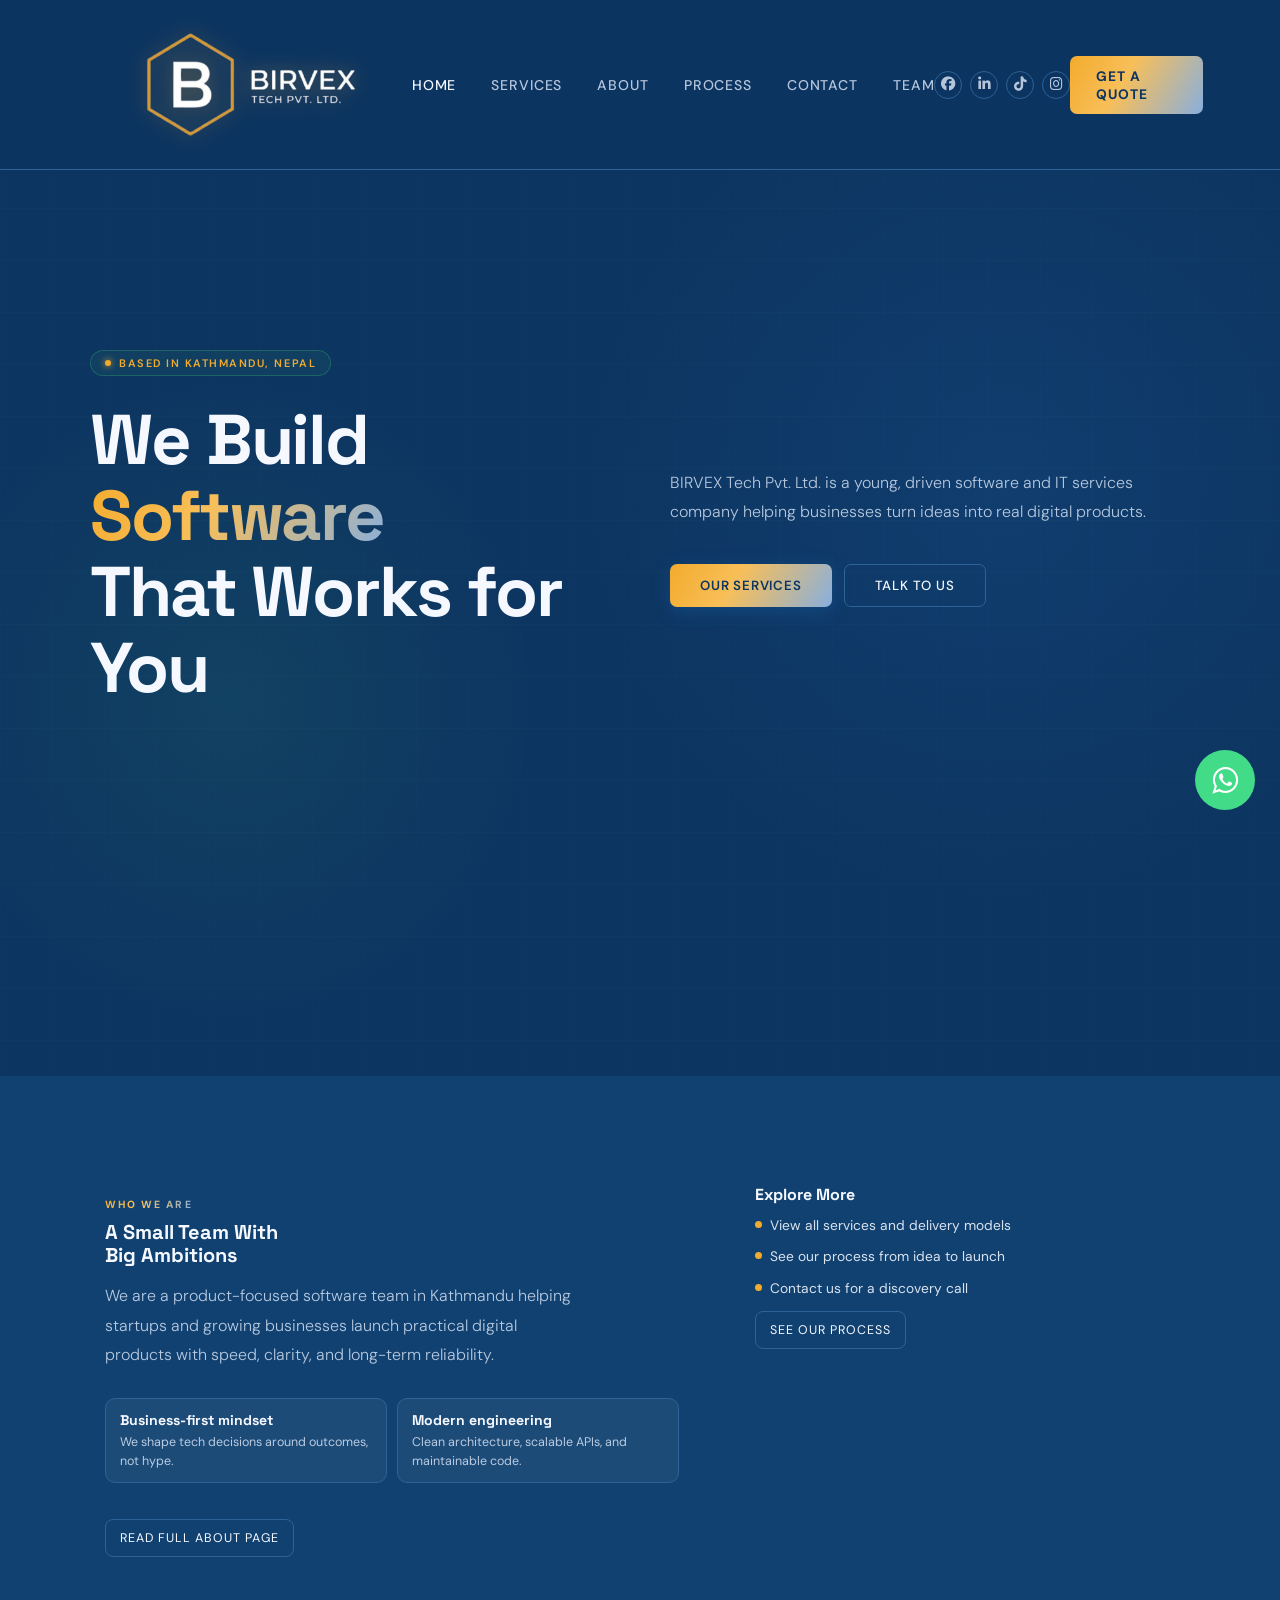
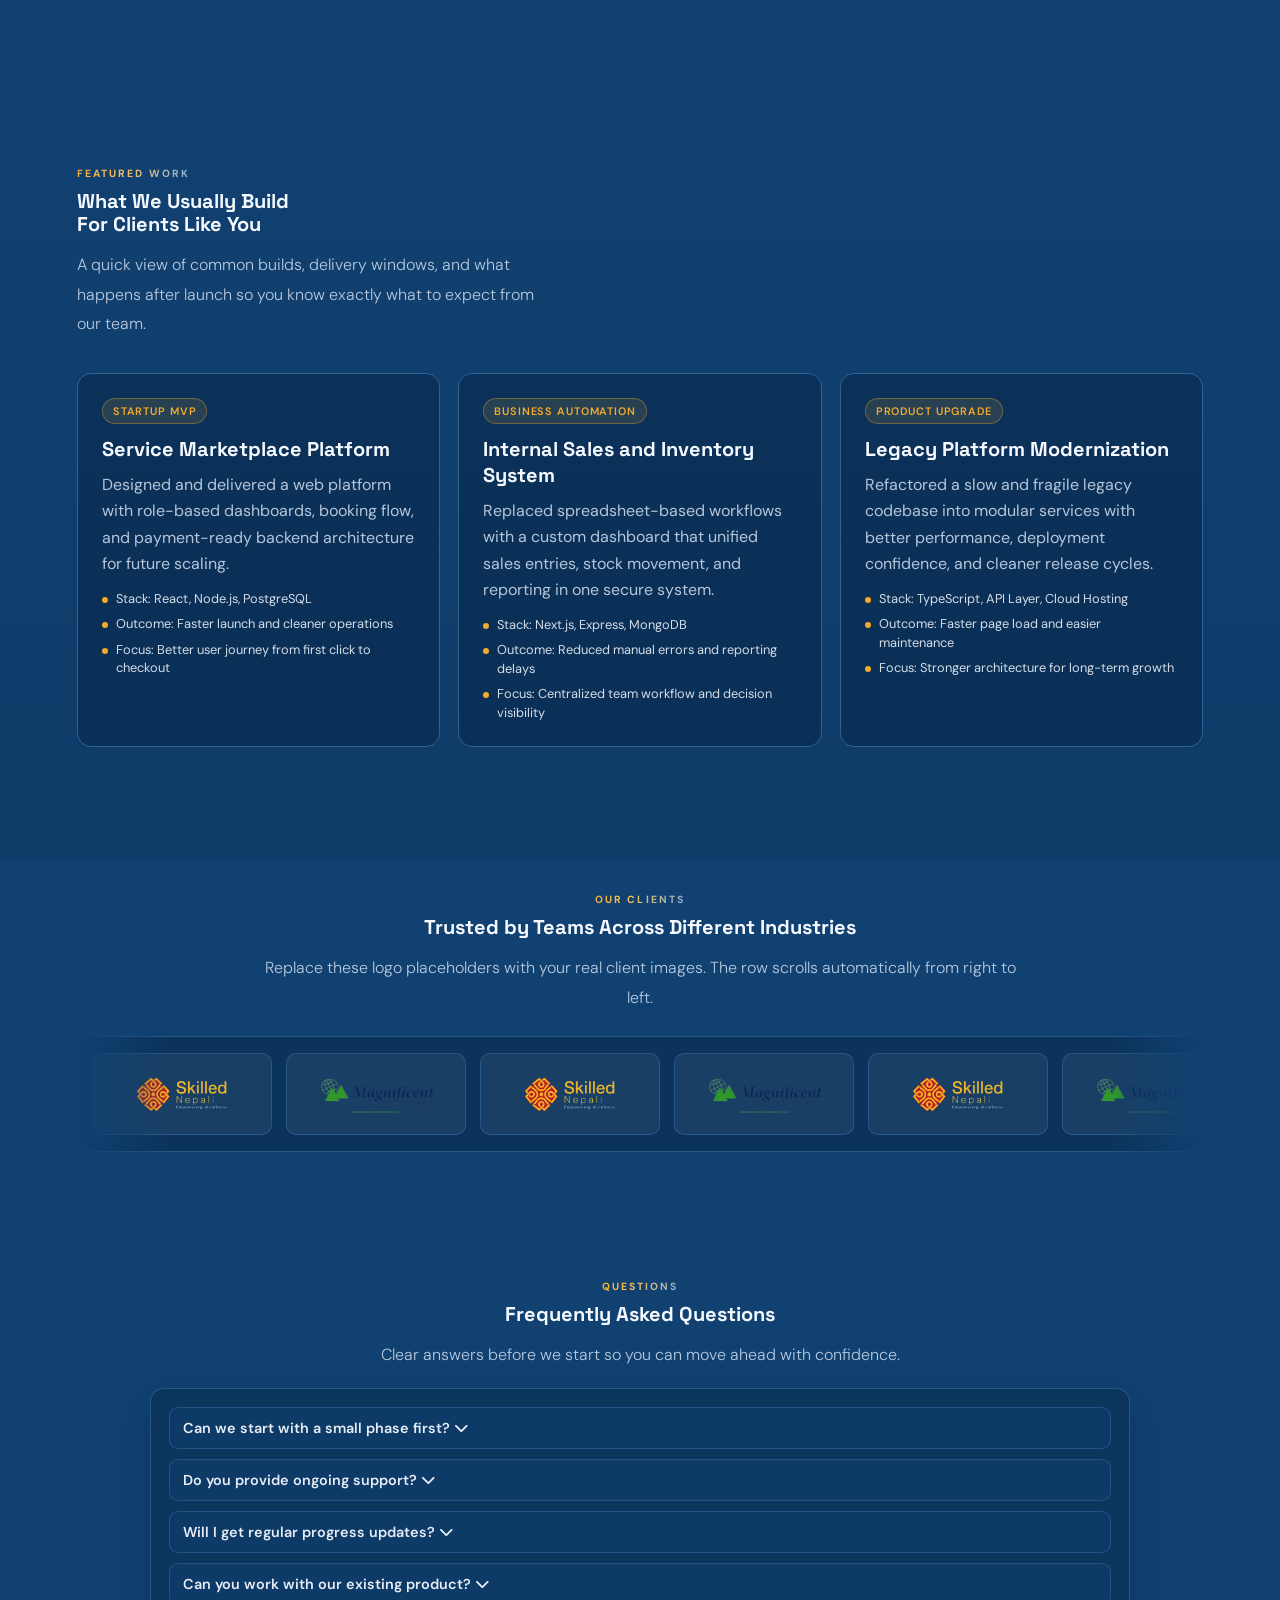
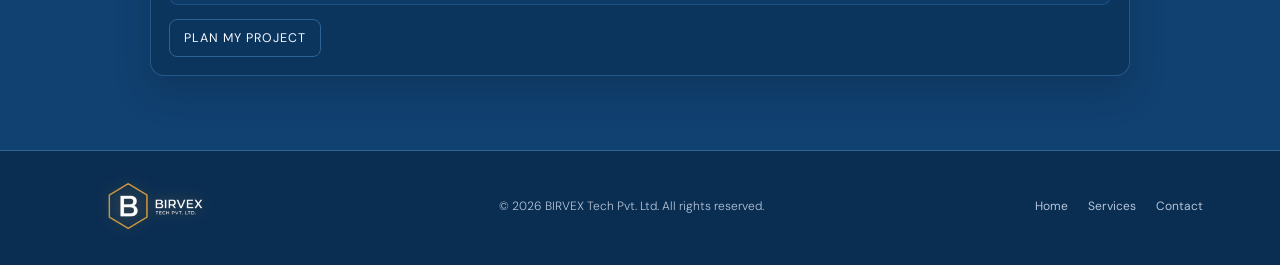
==== index.html @ 7d764b57 "Add team page with member profiles and navigation updates" ====
﻿<!DOCTYPE html>
<html lang="en">

<head>
    <meta charset="UTF-8" />
    <meta name="viewport" content="width=device-width, initial-scale=1.0" />
    <title>Birvex Tech Pvt. Ltd. | Home</title>
    <link rel="icon" href="/assets/images/logo.png" type="image/png">
    <link rel="preconnect" href="https://fonts.googleapis.com">
    <link rel="stylesheet" href="https://cdnjs.cloudflare.com/ajax/libs/font-awesome/6.5.2/css/all.min.css"
        crossorigin="anonymous" referrerpolicy="no-referrer" />
    <link rel="stylesheet" href="https://maxcdn.bootstrapcdn.com/font-awesome/4.5.0/css/font-awesome.min.css"
        crossorigin="anonymous" referrerpolicy="no-referrer" />
    <link
        href="https://fonts.googleapis.com/css2?family=Space+Grotesk:wght@500;600;700;800&family=DM+Sans:wght@300;400;500&display=swap"
        rel="stylesheet">
    <link rel="stylesheet" href="/styles/style.css">
</head>

<body>
    <nav id="nav">
        <a href="/" class="nav-brand">
            <img src="/assets/images/logo.png" alt="BIRVEX Tech Pvt. Ltd."
                style="height:155px;width:auto;display:block;">
        </a>
        <ul class="nav-links">
            <li><a href="/" class="active">Home</a></li>
            <li><a href="/services">Services</a></li>
            <li><a href="/about">About</a></li>
            <li><a href="/process">Process</a></li>
            <li><a href="/contact">Contact</a></li>
            <li> <a href="/team">Team</a></li>
        </ul>
        <div class="nav-social">
            <a href="https://www.facebook.com/profile.php?id=61580804552190" target="_blank" rel="noopener noreferrer"
                aria-label="Facebook"><i class="fa-brands fa-facebook-f"></i></a>
            <a href="https://www.linkedin.com/company/birvex-tech-pvt-ltd" target="_blank" rel="noopener noreferrer"
                aria-label="LinkedIn"><i class="fa-brands fa-linkedin-in"></i></a>
            <a href="https://www.tiktok.com/@birvextech" target="_blank" rel="noopener noreferrer"
                aria-label="TikTok"><i class="fa-brands fa-tiktok"></i></a>
            <a href="https://www.instagram.com/birvextech?igsh=MWQ1cmxmb3Z1YXc5ZA%3D%3D&utm_source=qr" target="_blank"
                rel="noopener noreferrer" aria-label="Instagram"><i class="fa-brands fa-instagram"></i></a>
        </div>
        <a href="/contact" class="nav-cta">Get a Quote</a>
        <div class="hamburger" id="hbg"><span></span><span></span><span></span></div>
    </nav>

    <div class="mob-menu" id="mob">
        <a href="/" class="active" onclick="closeMob()">Home</a>
        <a href="/services" onclick="closeMob()">Services</a>
        <a href="/about" onclick="closeMob()">About</a>
        <a href="/process" onclick="closeMob()">Process</a>
        <a href="/contact" onclick="closeMob()">Contact</a>
        <a href="/team" onclick="closeMob()">Team</a>
        <div class="mob-social">
            <a href="https://www.facebook.com/profile.php?id=61580804552190" target="_blank" rel="noopener noreferrer"
                aria-label="Facebook"><i class="fa-brands fa-facebook-f"></i></a>
            <a href="https://www.linkedin.com/company/birvex-tech-pvt-ltd" target="_blank" rel="noopener noreferrer"
                aria-label="LinkedIn"><i class="fa-brands fa-linkedin-in"></i></a>
            <a href="https://www.tiktok.com/@birvextech" target="_blank" rel="noopener noreferrer"
                aria-label="TikTok"><i class="fa-brands fa-tiktok"></i></a>
            <a href="https://www.instagram.com/birvextech?igsh=MWQ1cmxmb3Z1YXc5ZA%3D%3D&utm_source=qr" target="_blank"
                rel="noopener noreferrer" aria-label="Instagram"><i class="fa-brands fa-instagram"></i></a>
        </div>
    </div>

    <section class="hero" id="home">
        <div class="hero-grid"></div>
        <div class="hero-content">
            <div class="hero-left">
                <div class="hero-pill"><span class="dot"></span>Based in Kathmandu, Nepal</div>
                <h1>We Build <span class="g">Software</span><br>That Works for You</h1>
            </div>
            <div class="hero-right">
                <p class="hero-sub">BIRVEX Tech Pvt. Ltd. is a young, driven software and IT services company helping
                    businesses turn ideas into real digital products.</p>
                <div class="hero-btns">
                    <a href="/services" class="btn-p">Our Services</a>
                    <a href="/contact" class="btn-o">Talk to Us</a>
                </div>
            </div>
        </div>
    </section>

    <section id="about">
        <div class="about-text about-main reveal d1">
            <div class="s-tag">Who We Are</div>
            <h2 class="s-title">A Small Team With<br>Big Ambitions</h2>
            <p class="s-sub">We are a product-focused software team in Kathmandu helping startups and growing businesses
                launch practical digital products with speed, clarity, and long-term reliability.</p>
            <div class="about-highlights">
                <div class="about-h">
                    <div class="about-h-title">Business-first mindset</div>
                    <div class="about-h-sub">We shape tech decisions around outcomes, not hype.</div>
                </div>
                <div class="about-h">
                    <div class="about-h-title">Modern engineering</div>
                    <div class="about-h-sub">Clean architecture, scalable APIs, and maintainable code.</div>
                </div>
            </div>
            <a href="/about" class="about-side-cta">Read Full About Page</a>
        </div>
        <aside class="about-side reveal d2">
            <div class="about-side-card">
                <div class="about-side-title">Explore More</div>
                <ul class="about-mini-list">
                    <li>View all services and delivery models</li>
                    <li>See our process from idea to launch</li>
                    <li>Contact us for a discovery call</li>
                </ul>
                <a href="/process" class="about-side-cta">See Our Process</a>
            </div>
        </aside>
    </section>

    <section id="home-extra">
        <div class="extra-head reveal">
            <div class="s-tag">Featured Work</div>
            <h2 class="s-title">What We Usually Build<br>For Clients Like You</h2>
            <p class="s-sub">A quick view of common builds, delivery windows, and what happens after launch so you know
                exactly what to expect from our team.</p>
        </div>

        <div class="extra-grid">
            <article class="extra-card reveal">
                <div class="extra-label">Startup MVP</div>
                <h3>Service Marketplace Platform</h3>
                <p>Designed and delivered a web platform with role-based dashboards, booking flow, and payment-ready
                    backend architecture for future scaling.</p>
                <ul>
                    <li>Stack: React, Node.js, PostgreSQL</li>
                    <li>Outcome: Faster launch and cleaner operations</li>
                    <li>Focus: Better user journey from first click to checkout</li>
                </ul>
            </article>

            <article class="extra-card reveal d1">
                <div class="extra-label">Business Automation</div>
                <h3>Internal Sales and Inventory System</h3>
                <p>Replaced spreadsheet-based workflows with a custom dashboard that unified sales entries, stock
                    movement, and reporting in one secure system.</p>
                <ul>
                    <li>Stack: Next.js, Express, MongoDB</li>
                    <li>Outcome: Reduced manual errors and reporting delays</li>
                    <li>Focus: Centralized team workflow and decision visibility</li>
                </ul>
            </article>

            <article class="extra-card reveal d2">
                <div class="extra-label">Product Upgrade</div>
                <h3>Legacy Platform Modernization</h3>
                <p>Refactored a slow and fragile legacy codebase into modular services with better performance,
                    deployment confidence, and cleaner release cycles.</p>
                <ul>
                    <li>Stack: TypeScript, API Layer, Cloud Hosting</li>
                    <li>Outcome: Faster page load and easier maintenance</li>
                    <li>Focus: Stronger architecture for long-term growth</li>
                </ul>
            </article>
        </div>
    </section>

    <section id="home-clients">
        <div class="clients-head reveal">
            <div class="s-tag">Our Clients</div>
            <h2 class="s-title">Trusted by Teams Across Different Industries</h2>
            <p class="s-sub">Replace these logo placeholders with your real client images. The row scrolls automatically
                from right to left.</p>
        </div>

        <div class="clients-marquee reveal d1" aria-label="Client logos">
            <div class="clients-track">
                <div class="client-logo"><img src="/assets/images/skilled_nepali.png" alt="Client 1"></div>
                <div class="client-logo"><img src="/assets/images/magnificnet .png" alt="Client 2"></div>
                <div class="client-logo"><img src="/assets/images/skilled_nepali.png" alt="Client 3"></div>
                <div class="client-logo"><img src="/assets/images/magnificnet .png" alt="Client 4"></div>
                <div class="client-logo"><img src="/assets/images/skilled_nepali.png" alt="Client 5"></div>
                <div class="client-logo"><img src="/assets/images/magnificnet .png" alt="Client 6"></div>

                <div class="client-logo"><img src="/assets/images/skilled_nepali.png" alt="Client 1"></div>
                <div class="client-logo"><img src="/assets/images/magnificnet .png" alt="Client 2"></div>
                <div class="client-logo"><img src="/assets/images/skilled_nepali.png" alt="Client 3"></div>
                <div class="client-logo"><img src="/assets/images/magnificnet .png" alt="Client 4"></div>
                <div class="client-logo"><img src="/assets/images/skilled_nepali.png" alt="Client 5"></div>
                <div class="client-logo"><img src="/assets/images/magnificnet .png" alt="Client 6"></div>
            </div>
        </div>
    </section>

    <section id="home-faq">
        <div class="faq-head reveal">
            <div class="s-tag">Questions</div>
            <h2 class="s-title">Frequently Asked Questions</h2>
            <p class="s-sub">Clear answers before we start so you can move ahead with confidence.</p>
        </div>
        <div class="faq-shell reveal d1">
            <div class="faq-grid">
                <details>
                    <summary><span>Can we start with a small phase first?</span> <i
                            class="fa-solid fa-chevron-down faq-dd-icon"></i></summary>
                    <p>Yes. We can begin with an MVP, prototype, or one focused module and expand after validation.</p>
                </details>
                <details>
                    <summary><span>Do you provide ongoing support?</span> <i
                            class="fa-solid fa-chevron-down faq-dd-icon"></i></summary>
                    <p>Yes. We offer support windows after launch for bug fixes, improvements, and feature expansion.
                    </p>
                </details>
                <details>
                    <summary><span>Will I get regular progress updates?</span> <i
                            class="fa-solid fa-chevron-down faq-dd-icon"></i></summary>
                    <p>Yes. We share weekly updates with completed tasks, demos, and next sprint goals.</p>
                </details>
                <details>
                    <summary><span>Can you work with our existing product?</span> <i
                            class="fa-solid fa-chevron-down faq-dd-icon"></i></summary>
                    <p>Yes. We can audit your current codebase, improve critical modules, and then scale feature
                        delivery.</p>
                </details>
            </div>
            <a href="/contact" class="about-side-cta">Plan My Project</a>
        </div>
    </section>

    <div class="floating_btn">
        <a target="_blank" href="https://wa.me/9867396900" rel="noopener noreferrer" aria-label="WhatsApp">
            <div class="contact_icon">
                <i class="fa fa-whatsapp my-float"></i>
            </div>
        </a>

    </div>
    <footer>
        <div class="ft-brand">
            <img src="/assets/images/logo.png" alt="BIRVEX Tech Pvt. Ltd."
                style="height:70px;width:auto;display:block;filter:drop-shadow(0 0 8px rgba(243,171,45,0.35));">
        </div>

        <span class="ft-copy">&copy; 2026 BIRVEX Tech Pvt. Ltd. All rights reserved.</span>
        <div class="ft-links">
            <a href="/">Home</a><a href="/services">Services</a><a href="/contact">Contact</a>
        </div>
    </footer>

    <div class="toast-wrap" id="toastWrap"></div>

    <script src="/scripts/main.js"></script>
</body>

<!--Start of Tawk.to Script-->
<!--Start of Tawk.to Script-->
<script type="text/javascript">
    var Tawk_API = Tawk_API || {}, Tawk_LoadStart = new Date();
    (function () {
        var s1 = document.createElement("script"), s0 = document.getElementsByTagName("script")[0];
        s1.async = true;
        s1.src = 'https://embed.tawk.to/69c4b86bbbdb561c35450358/1jkk70pis';
        s1.charset = 'UTF-8';
        s1.setAttribute('crossorigin', '*');
        s0.parentNode.insertBefore(s1, s0);
    })();
</script>
<!--End of Tawk.to Script-->
<!--End of Tawk.to Script-->

</html>
---- styles/style.css ----
:root {
    --green: #f3ab2d;
    --blue: #5f90cb;
    --teal: #7da7d8;
    --grad: linear-gradient(120deg, #f3ab2d 0%, #f8bf59 40%, #88afde 100%);
    --dark: #0d3561;
    --surface: #114171;
    --card: #184f84;
    --border: #2d6397;
    --muted: rgba(230, 239, 255, 0.78);
    --white: #f5f9ff;
}

*,
*::before,
*::after {
    box-sizing: border-box;
    margin: 0;
    padding: 0;
}

html {
    scroll-behavior: smooth;
}

body {
    font-family: 'DM Sans', sans-serif;
    background: var(--dark);
    color: var(--white);
    overflow-x: hidden;
    min-height: 100vh;
    display: flex;
    flex-direction: column;
}

p {
    font-size: 16px !important;
}

h2,
h3,
h4,
h5,
h6,
.s-title {
    font-size: clamp(18px, 2vw, 20px) !important;
}

::-webkit-scrollbar {
    width: 4px;
}

::-webkit-scrollbar-thumb {
    background: var(--grad);
    border-radius: 4px;
}

/* NAV */
nav {
    position: fixed;
    top: 0;
    left: 0;
    right: 0;
    z-index: 100;
    display: flex;
    align-items: center;
    justify-content: space-between;
    padding: 0 6vw;
    height: 170px;
    background: rgba(13, 53, 97, 0.92);
    backdrop-filter: blur(16px);
    border-bottom: 1px solid var(--border);
    transition: height 0.3s;
}

.nav-brand {
    display: flex;
    align-items: center;
    gap: 10px;
    text-decoration: none;
    flex-shrink: 0;
}

.nav-brand img {
    height: 155px;
    width: auto;
    display: block;
    object-fit: contain;
    filter: drop-shadow(0 0 10px rgba(243, 171, 45, 0.4));
}

.brand-hex {
    width: 36px;
    height: 32px;
    clip-path: polygon(25% 4%, 75% 4%, 96% 50%, 75% 96%, 25% 96%, 4% 50%);
    border: 2px solid var(--green);
    display: flex;
    align-items: center;
    justify-content: center;
    flex-shrink: 0;
}

.brand-hex span {
    font-family: 'Space Grotesk', sans-serif;
    font-size: 0.92rem;
    font-weight: 700;
    color: var(--green);
    line-height: 1;
}

.brand-word {
    display: flex;
    flex-direction: column;
    line-height: 1;
}

.brand-name {
    font-family: 'Space Grotesk', sans-serif;
    font-size: 1.55rem;
    letter-spacing: 0.08em;
    font-weight: 800;
    color: var(--white);
}

.brand-sub {
    margin-top: 3px;
    font-size: 0.58rem;
    letter-spacing: 0.24em;
    text-transform: uppercase;
    color: rgba(220, 233, 252, 0.86);
    font-weight: 500;
}

.nav-links {
    display: flex;
    gap: 2.2rem;
    list-style: none;
    align-items: center;
}

.nav-links a {
    font-size: 0.88rem;
    font-weight: 500;
    color: var(--muted);
    text-decoration: none;
    letter-spacing: 0.06em;
    text-transform: uppercase;
    transition: color 0.2s;
}

.nav-links a:hover {
    color: var(--white);
}

.nav-links a.active,
.mob-menu a.active {
    color: var(--white);
}

.nav-social {
    display: flex;
    align-items: center;
    gap: 8px;
}

.nav-social a {
    width: 28px;
    height: 28px;
    display: inline-flex;
    align-items: center;
    justify-content: center;
    text-decoration: none;
    color: var(--muted);
    border: 1px solid var(--border);
    border-radius: 999px;
    font-size: 0.9rem;
    transition: color 0.2s, border-color 0.2s, background 0.2s, transform 0.2s;
}

.nav-social a i {
    line-height: 1;
    display: block;
}

.nav-social a:hover {
    color: var(--white);
    border-color: var(--green);
    background: rgba(243, 171, 45, 0.12);
    transform: translateY(-1px);
}

.nav-cta {
    padding: 11px 26px;
    border-radius: 7px;
    background: var(--grad);
    color: #0d3561;
    font-size: 0.86rem;
    font-weight: 700;
    letter-spacing: 0.06em;
    text-transform: uppercase;
    text-decoration: none;
    transition: opacity 0.2s, transform 0.2s;
}

.nav-cta:hover {
    opacity: 0.92;
    transform: translateY(-1px);
}

.hamburger {
    display: none;
    flex-direction: column;
    gap: 5px;
    cursor: pointer;
}

.hamburger span {
    width: 22px;
    height: 2px;
    background: var(--white);
    border-radius: 2px;
    transition: all 0.3s;
}

.hamburger.open span:nth-child(1) {
    transform: translateY(7px) rotate(45deg);
}

.hamburger.open span:nth-child(2) {
    opacity: 0;
}

.hamburger.open span:nth-child(3) {
    transform: translateY(-7px) rotate(-45deg);
}

/* Nav shrink on scroll */
nav.scrolled {
    height: 68px !important;
}

nav.scrolled .nav-brand img {
    height: 54px !important;
}

.mob-menu {
    display: none;
    flex-direction: column;
    position: fixed;
    top: 170px;
    left: 0;
    right: 0;
    z-index: 99;
    background: var(--card);
    border-bottom: 1px solid var(--border);
    transition: top 0.3s;
}

.mob-menu.open {
    display: flex;
}

.mob-menu a {
    padding: 13px 6vw;
    color: var(--muted);
    font-size: 0.88rem;
    font-weight: 500;
    text-decoration: none;
    text-transform: uppercase;
    letter-spacing: 0.06em;
    border-bottom: 1px solid var(--border);
    transition: color 0.2s;
}

.mob-menu a:hover {
    color: var(--green);
}

.mob-social {
    display: none;
    align-items: center;
    justify-content: center;
    gap: 10px;
    padding: 12px 6vw 14px;
    border-top: 1px solid var(--border);
}

.mob-social a {
    width: 30px;
    height: 30px;
    display: inline-flex;
    align-items: center;
    justify-content: center;
    text-decoration: none;
    color: var(--muted);
    border: 1px solid var(--border);
    border-radius: 999px;
    font-size: 0.92rem;
    transition: color 0.2s, border-color 0.2s, background 0.2s;
}

.mob-social a:hover {
    color: var(--white);
    border-color: var(--green);
    background: rgba(243, 171, 45, 0.12);
}

/* HERO */
.hero {
    min-height: 100vh;
    display: flex;
    align-items: center;
    justify-content: center;

    position: relative;
    overflow: hidden;
}

.hero::before {
    content: '';
    position: absolute;
    inset: 0;
    background:
        radial-gradient(ellipse 50% 60% at 78% 45%, rgba(33, 118, 199, 0.13) 0%, transparent 65%),
        radial-gradient(ellipse 40% 50% at 18% 65%, rgba(61, 190, 110, 0.09) 0%, transparent 60%),
        var(--dark);
}

.hero-grid {
    position: absolute;
    inset: 0;
    pointer-events: none;
    background-image: linear-gradient(rgba(61, 190, 110, 0.03) 1px, transparent 1px), linear-gradient(90deg, rgba(33, 118, 199, 0.03) 1px, transparent 1px);
    background-size: 52px 52px;
}

.hero-content {
    position: relative;
    width: 100%;
    max-width: 1100px;
    display: flex;
    align-items: center;
    gap: 60px;
    height: 100vh;
}

.hero-left {
    flex: 1;
}

.hero-right {
    flex: 1;
    display: flex;
    flex-direction: column;
    gap: 0;
}

.hero-pill {
    display: inline-flex;
    align-items: center;
    gap: 8px;
    padding: 5px 14px;
    border-radius: 100px;
    border: 1px solid rgba(61, 190, 110, 0.3);
    background: rgba(61, 190, 110, 0.07);
    font-size: 0.68rem;
    font-weight: 600;
    letter-spacing: 0.14em;
    text-transform: uppercase;
    color: var(--green);
    margin-bottom: 26px;
    opacity: 0;
    animation: up 0.6s 0.1s forwards;
}

.dot {
    width: 6px;
    height: 6px;
    border-radius: 50%;
    background: var(--green);
    box-shadow: 0 0 7px var(--green);
    animation: blink 2s infinite;
}

@keyframes blink {

    0%,
    100% {
        opacity: 1
    }

    50% {
        opacity: 0.3
    }
}

h1 {
    font-family: 'Space Grotesk', sans-serif;
    font-size: clamp(2.8rem, 5.5vw, 4.8rem);
    font-weight: 800;
    line-height: 1.08;
    letter-spacing: -0.03em;
    margin-bottom: 20px;
    opacity: 0;
    animation: up 0.6s 0.25s forwards;
}

.g {
    background: var(--grad);
    -webkit-background-clip: text;
    -webkit-text-fill-color: transparent;
    background-clip: text;
}

.hero-sub {
    font-size: 1.1rem;
    font-weight: 300;
    line-height: 1.8;
    color: var(--muted);
    max-width: 560px;
    margin-bottom: 38px;
    opacity: 0;
    animation: up 0.6s 0.4s forwards;
}

.hero-btns {
    display: flex;
    gap: 12px;
    flex-wrap: wrap;
    opacity: 0;
    animation: up 0.6s 0.55s forwards;
}

.btn-p {
    padding: 13px 30px;
    border-radius: 7px;
    background: var(--grad);
    color: #0d3561;
    border: none;
    font-size: 0.83rem;
    font-weight: 600;
    letter-spacing: 0.06em;
    text-transform: uppercase;
    text-decoration: none;
    cursor: pointer;
    box-shadow: 0 4px 18px rgba(33, 118, 199, 0.28);
    transition: opacity 0.2s, transform 0.2s;
}

.btn-p:hover {
    opacity: 0.92;
    transform: translateY(-2px);
}

.btn-o {
    padding: 12px 30px;
    border-radius: 7px;
    background: transparent;
    color: var(--white);
    border: 1.5px solid var(--border);
    font-size: 0.83rem;
    font-weight: 500;
    letter-spacing: 0.06em;
    text-transform: uppercase;
    text-decoration: none;
    transition: border-color 0.2s, color 0.2s, transform 0.2s;
}

.btn-o:hover {
    border-color: var(--blue);
    color: #7ec8f5;
    transform: translateY(-2px);
}

.hero-logo-float {
    position: absolute;
    right: 7vw;
    top: 50%;
    transform: translateY(-50%);
    opacity: 0;
    animation: fadein 1s 0.8s forwards;
    display: flex;
    flex-direction: column;
    align-items: center;
    gap: 16px;
}

.logo-ring {
    width: 180px;
    height: 180px;
    border-radius: 50%;
    background: rgba(255, 255, 255, 0.96);
    display: flex;
    align-items: center;
    justify-content: center;
    box-shadow: 0 0 0 12px rgba(61, 190, 110, 0.08), 0 0 0 24px rgba(33, 118, 199, 0.05), 0 24px 60px rgba(0, 0, 0, 0.4);
}

.logo-ring img {
    width: 140px;
    height: 140px;
    object-fit: contain;
}

.logo-tagline {
    font-family: 'Space Grotesk', sans-serif;
    font-size: 0.85rem;
    font-weight: 700;
    text-align: center;
    letter-spacing: 0.04em;
    background: var(--grad);
    -webkit-background-clip: text;
    -webkit-text-fill-color: transparent;
    background-clip: text;
}

/* STATS */
.stats {
    background: var(--surface);
    border-top: 1px solid var(--border);
    border-bottom: 1px solid var(--border);
    padding: 32px 6vw;
    display: flex;
    justify-content: space-around;
    flex-wrap: wrap;
    gap: 20px;
}

.stat {
    text-align: center;
}

.stat-n {
    font-family: 'Space Grotesk', sans-serif;
    font-size: 2.2rem;
    font-weight: 800;
    line-height: 1;
    background: var(--grad);
    -webkit-background-clip: text;
    -webkit-text-fill-color: transparent;
    background-clip: text;
}

.stat-l {
    font-size: 0.7rem;
    font-weight: 500;
    letter-spacing: 0.1em;
    text-transform: uppercase;
    color: var(--muted);
    margin-top: 5px;
}

/* SECTION */
section {
    padding: 88px 6vw;
}

.page-hero {
    background: var(--surface);
    padding: 220px 6vw 90px;
    border-bottom: 1px solid var(--border);
}

.page-hero .s-sub {
    max-width: 680px;
}

.s-tag {
    font-size: 0.65rem;
    font-weight: 700;
    letter-spacing: 0.2em;
    text-transform: uppercase;
    background: var(--grad);
    -webkit-background-clip: text;
    -webkit-text-fill-color: transparent;
    background-clip: text;
    margin-bottom: 10px;
    display: inline-block;
}

.s-title {
    font-family: 'Space Grotesk', sans-serif;
    font-size: clamp(1.8rem, 3vw, 2.5rem);
    font-weight: 800;
    line-height: 1.15;
    margin-bottom: 14px;
}

.s-sub {
    font-size: 0.95rem;
    font-weight: 300;
    line-height: 1.85;
    color: var(--muted);
    max-width: 480px;
}

/* SERVICES */
#services {
    background: var(--surface);
}

.svc-head {
    margin-bottom: 50px;
}

.svc-grid {
    display: grid;
    grid-template-columns: repeat(auto-fit, minmax(270px, 1fr));
    gap: 18px;
}

.svc-card {
    background: var(--dark);
    border: 1px solid var(--border);
    border-radius: 12px;
    padding: 32px 28px;
    position: relative;
    overflow: hidden;
    transition: transform 0.3s, border-color 0.3s, box-shadow 0.3s;
}

.svc-card::before {
    content: '';
    position: absolute;
    top: 0;
    left: 0;
    right: 0;
    height: 2.5px;
    background: var(--grad);
    transform: scaleX(0);
    transform-origin: left;
    transition: transform 0.35s;
    border-radius: 12px 12px 0 0;
}

.svc-card:hover {
    transform: translateY(-5px);
    border-color: rgba(33, 118, 199, 0.3);
    box-shadow: 0 12px 36px rgba(33, 118, 199, 0.12);
}

.svc-card:hover::before {
    transform: scaleX(1);
}

.svc-icon {
    width: 46px;
    height: 46px;
    border-radius: 9px;
    margin-bottom: 20px;
    display: flex;
    align-items: center;
    justify-content: center;
    background: rgba(61, 190, 110, 0.08);
    border: 1px solid rgba(61, 190, 110, 0.14);
}

.svc-icon svg {
    width: 22px;
    height: 22px;
    stroke-width: 1.6;
    fill: none;
}

.svc-card:nth-child(odd) .svc-icon svg {
    stroke: var(--green);
}

.svc-card:nth-child(even) .svc-icon svg {
    stroke: #5ab4f5;
}

.svc-title {
    font-family: 'Space Grotesk', sans-serif;
    font-size: 1.05rem;
    font-weight: 700;
    margin-bottom: 9px;
}

.svc-desc {
    font-size: 0.86rem;
    line-height: 1.75;
    color: var(--muted);
    font-weight: 300;
}

/* ABOUT */
#about {
    background: var(--surface);
    display: grid;
    grid-template-columns: 1.15fr 0.85fr;
    gap: 30px;
    align-items: start;
    max-width: 1440px;
    margin: 0 auto;
}

.about-main {
    background: transparent;
    border: none;
    border-radius: 14px;
    padding: 28px;
}

.about-img-side {
    display: flex;
    flex-direction: column;
    align-items: center;
    gap: 20px;
}

.about-logo-big {
    width: 200px;
    height: 200px;
    border-radius: 50%;
    background: #fff;
    display: flex;
    align-items: center;
    justify-content: center;
    box-shadow: 0 0 0 10px rgba(61, 190, 110, 0.07), 0 0 0 22px rgba(33, 118, 199, 0.04), 0 20px 50px rgba(0, 0, 0, 0.35);
}

.about-logo-big img {
    width: 160px;
    height: 160px;
    object-fit: contain;
}

.about-chips {
    display: flex;
    flex-wrap: wrap;
    gap: 8px;
    justify-content: center;
}

.chip {
    padding: 5px 14px;
    border-radius: 100px;
    font-size: 0.72rem;
    font-weight: 500;
    border: 1px solid var(--border);
    color: var(--muted);
    background: var(--card);
}

.about-text .s-sub {
    margin-bottom: 28px;
}

.about-highlights {
    display: grid;
    grid-template-columns: 1fr 1fr;
    gap: 10px;
    margin: 0 0 24px;
}

.about-h {
    background: rgba(245, 249, 255, 0.05);
    border: 1px solid var(--border);
    border-radius: 10px;
    padding: 12px 14px;
}

.about-h-title {
    font-family: 'Space Grotesk', sans-serif;
    font-size: 0.88rem;
    font-weight: 700;
    color: var(--white);
    margin-bottom: 4px;
}

.about-h-sub {
    font-size: 0.78rem;
    color: var(--muted);
    line-height: 1.5;
}

.check-list {
    list-style: none;
    display: flex;
    flex-direction: column;
    gap: 11px;
    margin-bottom: 22px;
}

.check-list li {
    display: flex;
    align-items: flex-start;
    gap: 10px;
    font-size: 0.88rem;
    color: rgba(255, 255, 255, 0.65);
    font-weight: 300;
    line-height: 1.55;
}

.ck {
    flex-shrink: 0;
    width: 18px;
    height: 18px;
    border-radius: 50%;
    margin-top: 1px;
    background: rgba(61, 190, 110, 0.1);
    border: 1px solid rgba(61, 190, 110, 0.35);
    display: flex;
    align-items: center;
    justify-content: center;
}

.ck svg {
    width: 10px;
    height: 10px;
    stroke: var(--green);
    stroke-width: 2.5;
    fill: none;
}

.about-trust {
    display: flex;
    gap: 28px;
    flex-wrap: wrap;
    padding-top: 16px;
    border-top: 1px solid var(--border);
}

.about-kpi {
    min-width: 120px;
}

.about-kpi-n {
    font-family: 'Space Grotesk', sans-serif;
    font-size: 1.35rem;
    font-weight: 800;
    color: var(--white);
    line-height: 1.1;
}

.about-kpi-l {
    margin-top: 3px;
    font-size: 0.72rem;
    letter-spacing: 0.08em;
    text-transform: uppercase;
    color: var(--muted);
}

.about-side {
    display: flex;
    flex-direction: column;
    gap: 14px;
}

.about-side-card {
    background: transparent;
    border: none;
    border-radius: 14px;
    padding: 20px 18px;
}

.about-side-title {
    font-family: 'Space Grotesk', sans-serif;
    font-size: 1rem;
    font-weight: 700;
    color: var(--white);
    margin-bottom: 10px;
}

.about-side-text {
    font-size: 0.9rem;
    line-height: 1.7;
    color: var(--muted);
}

.about-mini-list {
    list-style: none;
    display: flex;
    flex-direction: column;
    gap: 10px;
    margin-top: 8px;
}

.about-mini-list li {
    font-size: 0.86rem;
    color: rgba(245, 249, 255, 0.88);
    display: flex;
    align-items: flex-start;
    gap: 8px;
    line-height: 1.55;
}

.about-mini-list li::before {
    content: '';
    width: 7px;
    height: 7px;
    margin-top: 6px;
    border-radius: 50%;
    background: var(--green);
    flex-shrink: 0;
}

.about-side-cta {
    display: inline-block;
    margin-top: 12px;
    font-size: 0.78rem;
    letter-spacing: 0.08em;
    text-transform: uppercase;
    text-decoration: none;
    color: var(--white);
    border: 1px solid var(--border);
    border-radius: 8px;
    padding: 10px 14px;
    transition: border-color 0.2s, transform 0.2s;
}

.about-side-cta:hover {
    border-color: var(--green);
    transform: translateY(-1px);
}

/* HOME EXTRA */
#home-extra {
    background: linear-gradient(180deg, var(--surface) 0%, #0f3b68 100%);
}

.extra-head {
    margin-bottom: 34px;
}

.extra-grid {
    display: grid;
    grid-template-columns: repeat(3, 1fr);
    gap: 18px;
    margin-bottom: 26px;
}

.extra-card {
    background: rgba(10, 45, 82, 0.75);
    border: 1px solid var(--border);
    border-radius: 14px;
    padding: 24px;
    transition: transform 0.25s, border-color 0.25s, box-shadow 0.25s;
}

.extra-card:hover {
    transform: translateY(-4px);
    border-color: rgba(243, 171, 45, 0.55);
    box-shadow: 0 12px 32px rgba(4, 22, 41, 0.35);
}

.extra-label {
    display: inline-block;
    padding: 5px 10px;
    border-radius: 999px;
    border: 1px solid rgba(243, 171, 45, 0.35);
    background: rgba(243, 171, 45, 0.12);
    color: var(--green);
    font-size: 0.68rem;
    font-weight: 600;
    letter-spacing: 0.08em;
    text-transform: uppercase;
    margin-bottom: 12px;
}

.extra-card h3 {
    font-family: 'Space Grotesk', sans-serif;
    font-size: 1.05rem;
    margin-bottom: 10px;
    line-height: 1.3;
}

.extra-card p {
    color: var(--muted);
    font-size: 0.88rem;
    line-height: 1.65;
    margin-bottom: 12px;
}

.extra-card ul {
    list-style: none;
    display: flex;
    flex-direction: column;
    gap: 7px;
}

.extra-card li {
    font-size: 0.8rem;
    color: rgba(245, 249, 255, 0.86);
    line-height: 1.45;
    position: relative;
    padding-left: 14px;
}

.extra-card li::before {
    content: '';
    width: 6px;
    height: 6px;
    border-radius: 50%;
    background: var(--green);
    position: absolute;
    left: 0;
    top: 7px;
}

#home-clients {
    background: var(--surface);
    padding-top: 26px;
}

.clients-head {
    text-align: center;
    max-width: 900px;
    margin: 0 auto 24px;
}

.clients-head .s-sub {
    max-width: 760px;
    margin: 0 auto;
}

.clients-marquee {
    overflow: hidden;
    border: 1px solid rgba(45, 99, 151, 0.75);
    border-radius: 14px;
    background: rgba(10, 45, 82, 0.65);
    position: relative;
    -webkit-mask-image: linear-gradient(to right, transparent, #000 8%, #000 92%, transparent);
    mask-image: linear-gradient(to right, transparent, #000 8%, #000 92%, transparent);
}

.clients-track {
    display: flex;
    width: max-content;
    gap: 14px;
    padding: 16px 14px;
    animation: client-scroll 30s linear infinite;
}

.client-logo {
    width: 180px;
    height: 82px;
    border-radius: 10px;
    background: rgba(245, 249, 255, 0.06);
    border: 1px solid rgba(45, 99, 151, 0.7);
    display: flex;
    align-items: center;
    justify-content: center;
    flex-shrink: 0;
}

.client-logo img {
    max-width: 132px;
    max-height: 54px;
    object-fit: contain;
    filter: none;
    opacity: 1;
}

@keyframes client-scroll {
    from {
        transform: translateX(0);
    }

    to {
        transform: translateX(-50%);
    }
}

#home-faq {
    background: var(--surface);
    padding: 34px 6vw 74px;
}

.faq-head {
    text-align: center;
    max-width: 920px;
    margin: 0 auto 18px;
}

.faq-head .s-sub {
    max-width: 680px;
    margin: 0 auto;
}

.faq-shell {
    max-width: 980px;
    margin: 0 auto;
    padding: 18px;
    border-radius: 14px;
    border: 1px solid rgba(45, 99, 151, 0.75);
    background: rgba(10, 45, 82, 0.58);
    box-shadow: 0 16px 34px rgba(6, 26, 48, 0.26);
}

.faq-grid {
    display: grid;
    gap: 10px;
}

.faq-grid details {
    text-align: left;
    border: 1px solid rgba(45, 99, 151, 0.65);
    border-radius: 9px;
    padding: 11px 13px;
    background: rgba(17, 65, 113, 0.45);
}

.faq-grid summary {
    cursor: pointer;
    list-style: none;
    font-size: 0.9rem;
    font-weight: 600;
    color: rgba(245, 249, 255, 0.94);
}

.faq-grid summary::-webkit-details-marker {
    display: none;
}

.faq-grid p {
    margin-top: 8px;
    color: var(--muted);
    font-size: 0.84rem;
    line-height: 1.62;
}

.faq-shell .about-side-cta {
    display: inline-flex;
    margin-top: 14px;
}

@media (prefers-reduced-motion: reduce) {
    .clients-track {
        animation: none;
    }
}

/* PROCESS */
#process {
    background: var(--surface);
}

.proc-head {
    margin-bottom: 52px;
}

.proc-grid {
    display: grid;
    grid-template-columns: repeat(4, 1fr);
    gap: 28px;
}

.proc-step {
    text-align: center;
}

.proc-num-wrap {
    width: 60px;
    height: 60px;
    border-radius: 50%;
    margin: 0 auto 18px;
    background: var(--grad);
    padding: 2px;
    display: flex;
    transition: transform 0.3s, box-shadow 0.3s;
}

.proc-step:hover .proc-num-wrap {
    transform: scale(1.08);
    box-shadow: 0 6px 20px rgba(33, 118, 199, 0.3);
}

.proc-num-bg {
    flex: 1;
    border-radius: 50%;
    background: var(--card);
    display: flex;
    align-items: center;
    justify-content: center;
}

.proc-num-inner {
    font-family: 'Space Grotesk', sans-serif;
    font-size: 1.2rem;
    font-weight: 800;
    background: var(--grad);
    -webkit-background-clip: text;
    -webkit-text-fill-color: transparent;
    background-clip: text;
}

.proc-title {
    font-family: 'Space Grotesk', sans-serif;
    font-size: 0.95rem;
    font-weight: 700;
    margin-bottom: 7px;
}

.proc-desc {
    font-size: 0.82rem;
    line-height: 1.7;
    color: var(--muted);
    font-weight: 300;
}

/* LEADERSHIP */
#leadership {
    background: var(--surface);
}

.lead-head {
    margin-bottom: 52px;
}

.lead-grid {
    display: grid;
    grid-template-columns: 1fr 1fr;
    gap: 28px;
}

.lead-card {
    background: var(--card);
    border: 1px solid var(--border);
    border-radius: 16px;
    padding: 40px 36px;
    position: relative;
    overflow: hidden;
    transition: transform 0.3s, box-shadow 0.3s;
}

.lead-card::before {
    content: '\201C';
    position: absolute;
    top: -10px;
    left: 28px;
    font-size: 9rem;
    line-height: 1;
    font-family: Georgia, serif;
    background: var(--grad);
    -webkit-background-clip: text;
    -webkit-text-fill-color: transparent;
    background-clip: text;
    opacity: 0.18;
    pointer-events: none;
}

.lead-card:hover {
    transform: translateY(-4px);
    box-shadow: 0 16px 48px rgba(33, 118, 199, 0.14);
}

.lead-quote {
    font-size: 1.05rem;
    font-weight: 400;
    line-height: 1.85;
    color: rgba(255, 255, 255, 0.82);
    margin-bottom: 32px;
    position: relative;
    z-index: 1;
}

.lead-person {
    display: flex;
    align-items: center;
    gap: 14px;
    border-top: 1px solid var(--border);
    padding-top: 22px;
}

.lead-avatar {
    width: 64px;
    height: 64px;
    border-radius: 50%;
    padding: 2px;
    flex-shrink: 0;
    display: flex;
}

.lead-avatar-inner {
    flex: 1;
    border-radius: 50%;
    background: var(--dark);
    display: flex;
    align-items: center;
    justify-content: center;
    font-family: 'Space Grotesk', sans-serif;
    font-size: 1.1rem;
    font-weight: 700;
    background: var(--grad);
    -webkit-background-clip: text;
    -webkit-text-fill-color: transparent;
    background-clip: text;
    background-color: var(--dark);
    overflow: hidden;
    position: relative;
    color: transparent;
}

.lead-avatar-inner img {
    width: 100%;
    height: 100%;
    object-fit: cover;
    display: block;
}

.lead-avatar-inner::after {
    content: attr(data-fallback);
    position: absolute;
    inset: 0;
    display: flex;
    align-items: center;
    justify-content: center;
    font-family: 'Space Grotesk', sans-serif;
    font-size: 1.1rem;
    font-weight: 700;
    background: var(--grad);
    -webkit-background-clip: text;
    -webkit-text-fill-color: transparent;
    background-clip: text;
    opacity: 0;
}

.lead-avatar-inner.no-photo::after {
    opacity: 1;
}

.lead-avatar-inner.no-photo img {
    display: none;
}

.lead-info-name {
    font-family: 'Space Grotesk', sans-serif;
    font-size: 1rem;
    font-weight: 700;
    color: var(--white);
}

.lead-info-role {
    font-size: 0.75rem;
    font-weight: 500;
    letter-spacing: 0.1em;
    text-transform: uppercase;
    background: var(--grad);
    -webkit-background-clip: text;
    -webkit-text-fill-color: transparent;
    background-clip: text;
    margin-top: 3px;
}

@media (max-width: 860px) {
    .lead-grid {
        grid-template-columns: 1fr;
    }
}

/* CONTACT */
#contact {
    background: var(--surface);
    display: grid;
    grid-template-columns: 1fr 1fr;
    gap: 64px;
    align-items: start;
}

.contact-left .s-sub {
    margin-bottom: 34px;
}

.c-items {
    display: flex;
    flex-direction: column;
    gap: 18px;
}

.c-item {
    display: flex;
    gap: 13px;
    align-items: flex-start;
}

.c-icon {
    width: 38px;
    height: 38px;
    flex-shrink: 0;
    border-radius: 8px;
    background: rgba(61, 190, 110, 0.07);
    border: 1px solid rgba(61, 190, 110, 0.15);
    display: flex;
    align-items: center;
    justify-content: center;
}

.c-icon svg {
    width: 17px;
    height: 17px;
    stroke: var(--green);
    stroke-width: 1.6;
    fill: none;
}

.c-label {
    font-size: 0.65rem;
    font-weight: 600;
    letter-spacing: 0.12em;
    text-transform: uppercase;
    color: var(--muted);
    margin-bottom: 3px;
}

.c-val {
    font-size: 0.88rem;
    color: rgba(255, 255, 255, 0.8);
    font-weight: 300;
}

.cf {
    display: flex;
    flex-direction: column;
    gap: 14px;
}

.cf-row {
    display: grid;
    grid-template-columns: 1fr 1fr;
    gap: 14px;
}

.fg {
    display: flex;
    flex-direction: column;
    gap: 5px;
}

.fg label {
    font-size: 0.65rem;
    font-weight: 600;
    letter-spacing: 0.12em;
    text-transform: uppercase;
    color: var(--muted);
}

.fg input,
.fg textarea,
.fg select {
    background: var(--card);
    border: 1px solid var(--border);
    border-radius: 7px;
    padding: 11px 14px;
    color: var(--white);
    font-family: 'DM Sans', sans-serif;
    font-size: 0.88rem;
    font-weight: 300;
    outline: none;
    transition: border-color 0.2s;
}

.fg input:focus,
.fg textarea:focus,
.fg select:focus {
    border-color: var(--teal);
}

.fg input.field-invalid,
.fg textarea.field-invalid,
.fg select.field-invalid {
    border-color: #f8bf59;
    box-shadow: 0 0 0 2px rgba(248, 191, 89, 0.2);
}

.fg textarea {
    resize: vertical;
    min-height: 110px;
}

.fg select option {
    background: var(--card);
}

.cf-btn {
    width: 100%;
    padding: 13px;
    border-radius: 7px;
    background: var(--grad);
    color: #0d3561;
    border: none;
    font-family: 'DM Sans', sans-serif;
    font-size: 0.83rem;
    font-weight: 600;
    letter-spacing: 0.08em;
    text-transform: uppercase;
    cursor: pointer;
    transition: opacity 0.2s, transform 0.2s;
}

.cf-btn:hover {
    opacity: 0.92;
    transform: translateY(-2px);
}

/* FOOTER */
footer {
    background: #0a2d52;
    margin-top: auto;
    padding: 20px 6vw 24px;
    border-top: 1px solid var(--border);
    display: flex;
    align-items: center;
    justify-content: space-between;
    flex-wrap: wrap;
    gap: 12px;
}

.ft-brand {
    display: flex;
    align-items: center;
    gap: 12px;
}

.ft-word {
    display: flex;
    flex-direction: column;
    line-height: 1;
}

.ft-logo {
    width: 30px;
    height: 26px;
    clip-path: polygon(25% 4%, 75% 4%, 96% 50%, 75% 96%, 25% 96%, 4% 50%);
    border: 2px solid var(--green);
    display: flex;
    align-items: center;
    justify-content: center;
}

.ft-logo span {
    font-family: 'Space Grotesk', sans-serif;
    font-weight: 700;
    font-size: 0.8rem;
    color: var(--green);
    line-height: 1;
}

.ft-name {
    font-family: 'Space Grotesk', sans-serif;
    font-size: 1.22rem;
    letter-spacing: 0.08em;
    font-weight: 800;
    color: var(--white);
}

.ft-sub {
    margin-top: 3px;
    font-size: 0.52rem;
    letter-spacing: 0.2em;
    text-transform: uppercase;
    color: rgba(220, 233, 252, 0.86);
    font-weight: 500;
}

.ft-copy {
    font-size: 0.75rem;
    color: var(--muted);
    font-weight: 300;
}

.ft-links {
    display: flex;
    gap: 20px;
}

.ft-links a {
    font-size: 0.75rem;
    color: var(--muted);
    text-decoration: none;
    transition: color 0.2s;
}

.ft-links a:hover {
    color: var(--green);
}

.toast-wrap {
    position: fixed;
    right: 24px;
    top: 0px;
    z-index: 150;
    display: flex;
    flex-direction: column;
    gap: 12px;
    pointer-events: none;
}

.toast {
    min-width: 280px;
    max-width: 360px;
    padding: 14px 16px;
    border-radius: 12px;
    border: 1px solid var(--border);
    background: rgba(10, 45, 82, 0.96);
    box-shadow: 0 16px 48px rgba(0, 0, 0, 0.28);
    transform: translateY(14px);
    opacity: 0;
    transition: transform 0.25s ease, opacity 0.25s ease;
}

.toast.show {
    transform: translateY(0);
    opacity: 1;
}

.toast.success {
    border-color: rgba(61, 190, 110, 0.45);
}

.toast.error {
    border-color: rgba(243, 171, 45, 0.55);
}

.toast-title {
    font-family: 'Space Grotesk', sans-serif;
    font-size: 0.92rem;
    font-weight: 700;
    color: var(--white);
    margin-bottom: 4px;
}

.toast-text {
    font-size: 0.84rem;
    line-height: 1.6;
    color: var(--muted);
}

/* REVEAL */
.reveal {
    opacity: 0;
    transform: translateY(28px);
    transition: opacity 0.65s ease, transform 0.65s ease;
}

.reveal.on {
    opacity: 1;
    transform: translateY(0);
}

.d1 {
    transition-delay: 0.08s
}

.d2 {
    transition-delay: 0.16s
}

.d3 {
    transition-delay: 0.24s
}
.page {
    width: min(1400px, 100%);
    margin: 0 auto 56px;
    padding: 2rem 6vw;
    display: grid;
    grid-template-columns: repeat(auto-fit, minmax(300px, 320px));
    gap: 24px;
    justify-content: center;
    align-items: stretch;
}

.team-page .page-hero {
    padding: 230px 6vw 110px;
}

.team-page .page-hero .s-title {
    font-size: clamp(2.2rem, 4.6vw, 3.2rem);
}

.team-page .page-hero .s-sub {
    max-width: 760px;
    font-size: 1.02rem;
}
 
/* ── Card ── */
.card {
    width: 100%;
        max-width: 320px;
        min-height: 430px;
        margin: 0;
  border-radius: 24px;
  overflow: hidden;
    border: 1px solid var(--border);
    background: linear-gradient(165deg, #114171 0%, #184f84 55%, #0d3561 100%);
    box-shadow: 0 20px 56px rgba(6, 28, 51, 0.4);
  position: relative;
}
 
/* Circular ring decorations */
.card::before {
  content: '';
  position: absolute;
  top: -60px;
  left: -60px;
  width: 220px;
  height: 220px;
  border-radius: 50%;
    border: 2px solid rgba(125, 167, 216, 0.2);
  pointer-events: none;
}
 
.card::after {
  content: '';
  position: absolute;
  top: -30px;
  left: -30px;
  width: 160px;
  height: 160px;
  border-radius: 50%;
    border: 2px solid rgba(125, 167, 216, 0.14);
  pointer-events: none;
}
 
/* ── Arc SVG ── */
.arc-lines {
  position: absolute;
  right: -30px;
  top: 40px;
  width: 200px;
  height: 300px;
  opacity: 0.07;
  pointer-events: none;
}
 
/* ── Logo area ── */
.card-top {
  padding: 20px 20px 0;
  display: flex;
  align-items: center;
  gap: 8px;
  position: relative;
  z-index: 2;
}
 
.logo-hex {
  width: 34px;
  height: 34px;
  flex-shrink: 0;
}
 
.logo-text {
  display: flex;
  flex-direction: column;
  line-height: 1.1;
}
 
.logo-text .brand {
  font-size: 13px;
  font-weight: 800;
  color: #ffffff;
  letter-spacing: 1px;
}
 
.logo-text .sub {
  font-size: 7px;
  color: rgba(255, 255, 255, 0.5);
  letter-spacing: 1.5px;
  text-transform: uppercase;
}
 
/* ── Photo ── */
.photo-wrap {
  display: flex;
  justify-content: center;
  padding: 24px 20px 0;
  position: relative;
  z-index: 2;
}
 
.photo-frame {
  width: 200px;
  height: 220px;
  border-radius: 20px;
    background: rgba(13, 53, 97, 0.88);
  overflow: hidden;
  display: flex;
  align-items: flex-end;
  justify-content: center;
    border: 2px solid rgba(45, 99, 151, 0.75);
}
 
/* Replace .photo-placeholder with an <img> when you have a real photo */
.photo-placeholder {
  width: 100%;
  height: 100%;
  display: flex;
  flex-direction: column;
  align-items: center;
  justify-content: center;
  gap: 10px;
}
 
.photo-placeholder svg {
  width: 64px;
  height: 64px;
  opacity: 0.3;
}
 
.upload-hint {
  font-size: 10px;
  color: rgba(255, 255, 255, 0.3);
  letter-spacing: 0.5px;
}
 
.photo-frame img {
  width: 100%;
  height: 100%;
  object-fit: cover;
  object-position: top center;
}
 
/* ── Name & Role ── */
.card-bottom {
  padding: 20px 20px 28px;
  text-align: center;
  position: relative;
  z-index: 2;
}
 
.member-name {
  font-size: 22px;
  font-weight: 800;
    background: var(--grad);
    -webkit-background-clip: text;
    -webkit-text-fill-color: transparent;
    background-clip: text;
  letter-spacing: 2px;
  text-transform: uppercase;
  line-height: 1.1;
}
 
.divider {
  width: 40px;
  height: 1px;
  background: rgba(255, 255, 255, 0.2);
  margin: 10px auto;
}
 
.member-role {
  font-size: 11px;
  font-weight: 700;
    color: var(--muted);
  letter-spacing: 3px;
  text-transform: uppercase;
}

@media (max-width: 1200px) {
    .page {
        grid-template-columns: repeat(auto-fit, minmax(280px, 320px));
    }

    .team-page .page-hero {
        padding: 190px 6vw 88px;
    }
}

@media (max-width: 680px) {
    .page {
        margin-top: 8px;
        grid-template-columns: minmax(270px, 320px);
        gap: 20px;
    }

    .team-page .page-hero {
        padding: 130px 6vw 62px;
    }
}
 

@keyframes up {
    from {
        opacity: 0;
        transform: translateY(26px)
    }

    to {
        opacity: 1;
        transform: translateY(0)
    }
}

@keyframes fadein {
    from {
        opacity: 0
    }

    to {
        opacity: 1
    }
}

@media (max-width: 860px) {
    .brand-name {
        font-size: 1.35rem;
    }

    .brand-sub {
        font-size: 0.5rem;
        letter-spacing: 0.18em;
    }

    .hero-content {
        flex-direction: column;
        gap: 32px;
    }

    .hero-left,
    .hero-right {
        width: 100%;
        margin-top: 20px;
    }

    .about-highlights {
        grid-template-columns: 1fr;
    }

    .hero-logo-float {
        display: none;
    }

    #about,
    #contact {
        grid-template-columns: 1fr;
        gap: 44px;
    }

    .extra-grid {
        grid-template-columns: 1fr;
    }

    .faq-shell {
        padding: 14px;
    }

    .client-logo {
        width: 150px;
        height: 72px;
    }

    .client-logo img {
        max-width: 112px;
        max-height: 48px;
    }

    .nav-links,
    .nav-cta,
    .nav-social {
        display: none;
    }

    .hamburger {
        display: flex;
    }

    .mob-social {
        display: flex;
    }

    nav {
        height: 90px !important;
        padding: 0 4vw;
    }

    .nav-brand img {
        height: 76px !important;
        filter: none;
    }

    nav.scrolled {
        height: 72px !important;
    }

    nav.scrolled .nav-brand img {
        height: 58px !important;
    }

    .cf-row {
        grid-template-columns: 1fr;
    }

    .proc-grid {
        grid-template-columns: 1fr 1fr;
    }

    .toast-wrap {
        right: 14px;
        left: 14px;
        bottom: 14px;
    }

    .toast {
        min-width: 0;
        max-width: none;
    }

    footer {
        padding: 18px 5vw 22px;
    }
}

a {
    text-decoration: none;
}

.floating_btn {
    position: fixed;
    bottom: 70px;
    right: 5px;
    width: 100px;
    height: 100px;
    display: flex;
    flex-direction: column;
    align-items: center;
    justify-content: center;
    z-index: 1000;
}

@keyframes pulsing {
    to {
        box-shadow: 0 0 0 30px rgba(232, 76, 61, 0);
    }
}

.contact_icon {
    background-color: #42db87;
    color: #fff;
    width: 60px;
    height: 60px;
    font-size: 30px;
    border-radius: 50px;
    text-align: center;
    box-shadow: 2px 2px 3px #999;
    display: flex;
    align-items: center;
    justify-content: center;
    transform: translatey(0px);
    animation: pulse 1.5s infinite;
    box-shadow: 0 0 0 0 #42db87;
    -webkit-animation: pulsing 1.25s infinite cubic-bezier(0.66, 0, 0, 1);
    -moz-animation: pulsing 1.25s infinite cubic-bezier(0.66, 0, 0, 1);
    -ms-animation: pulsing 1.25s infinite cubic-bezier(0.66, 0, 0, 1);
    animation: pulsing 1.25s infinite cubic-bezier(0.66, 0, 0, 1);
    font-weight: normal;
    font-family: sans-serif;
    text-decoration: none !important;
    transition: all 300ms ease-in-out;
}


.text_icon {
    margin-top: 8px;
    color: #707070;
    font-size: 13px;
}
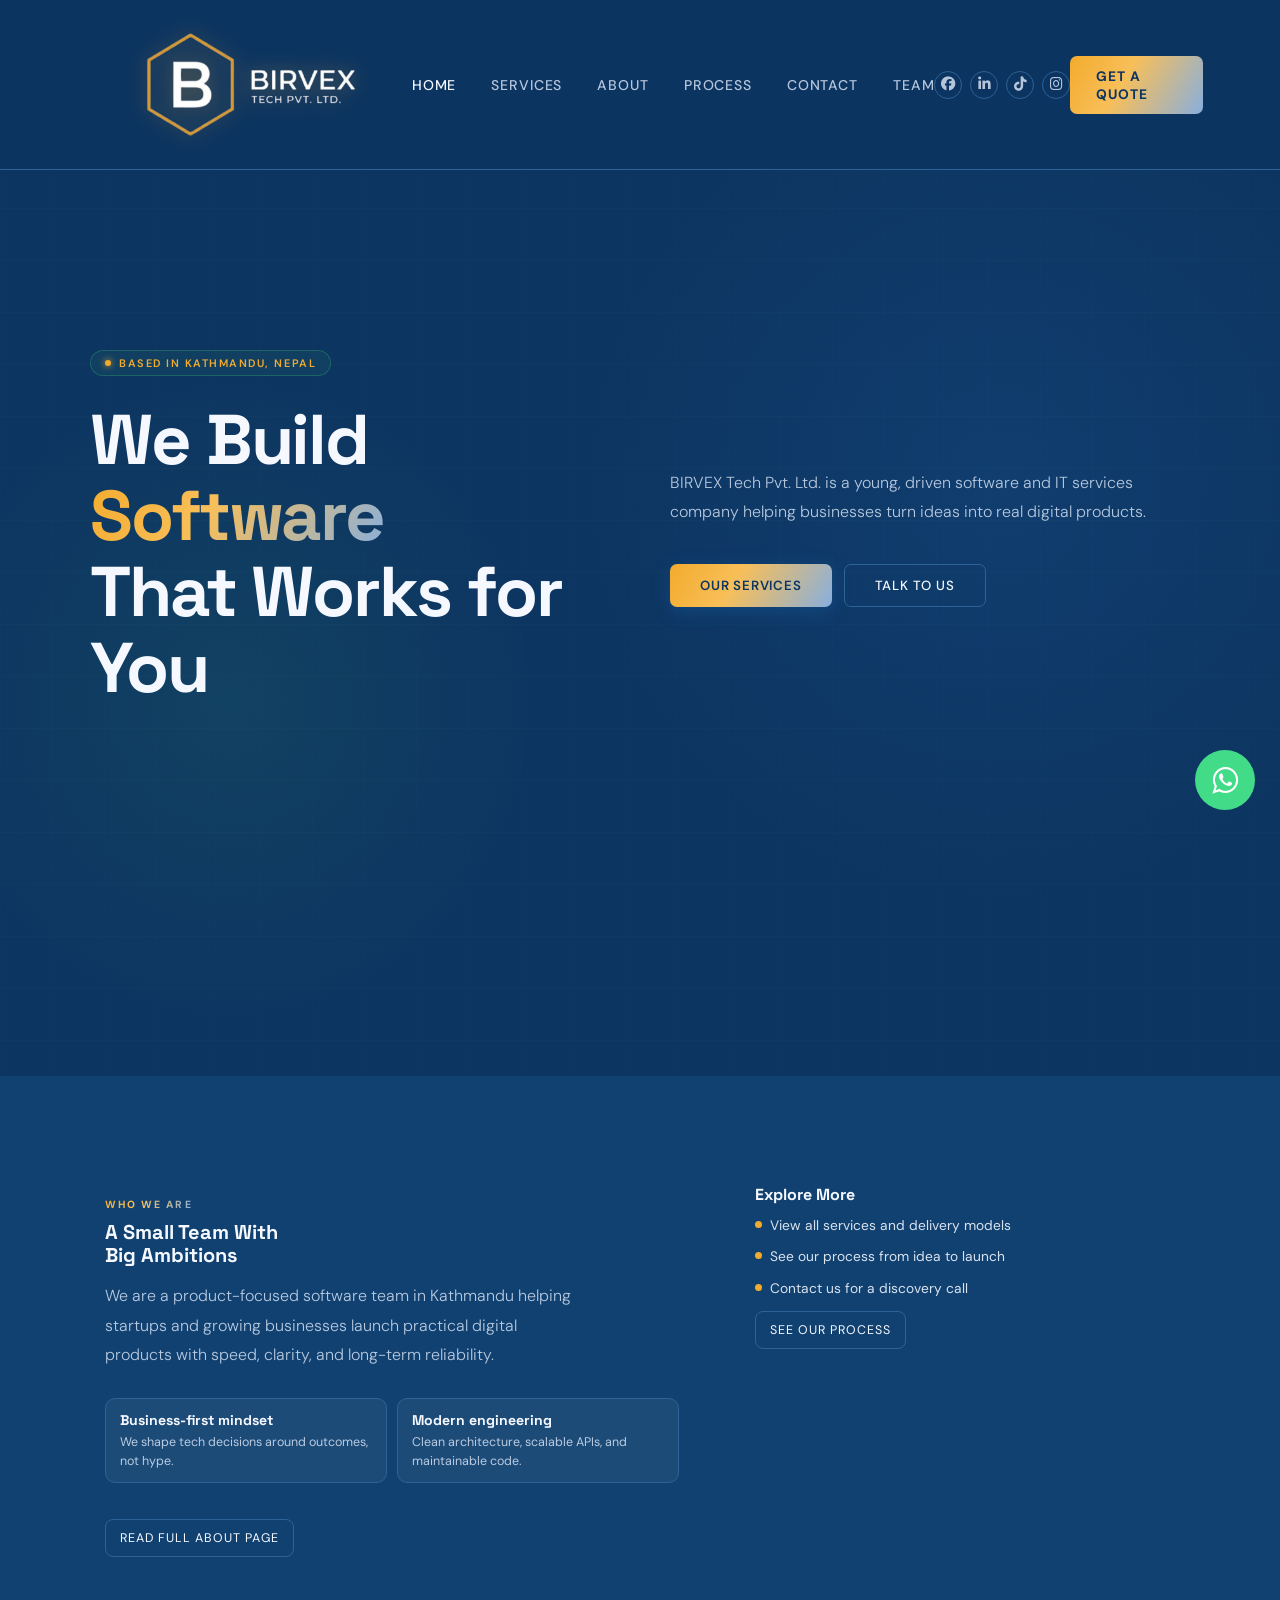
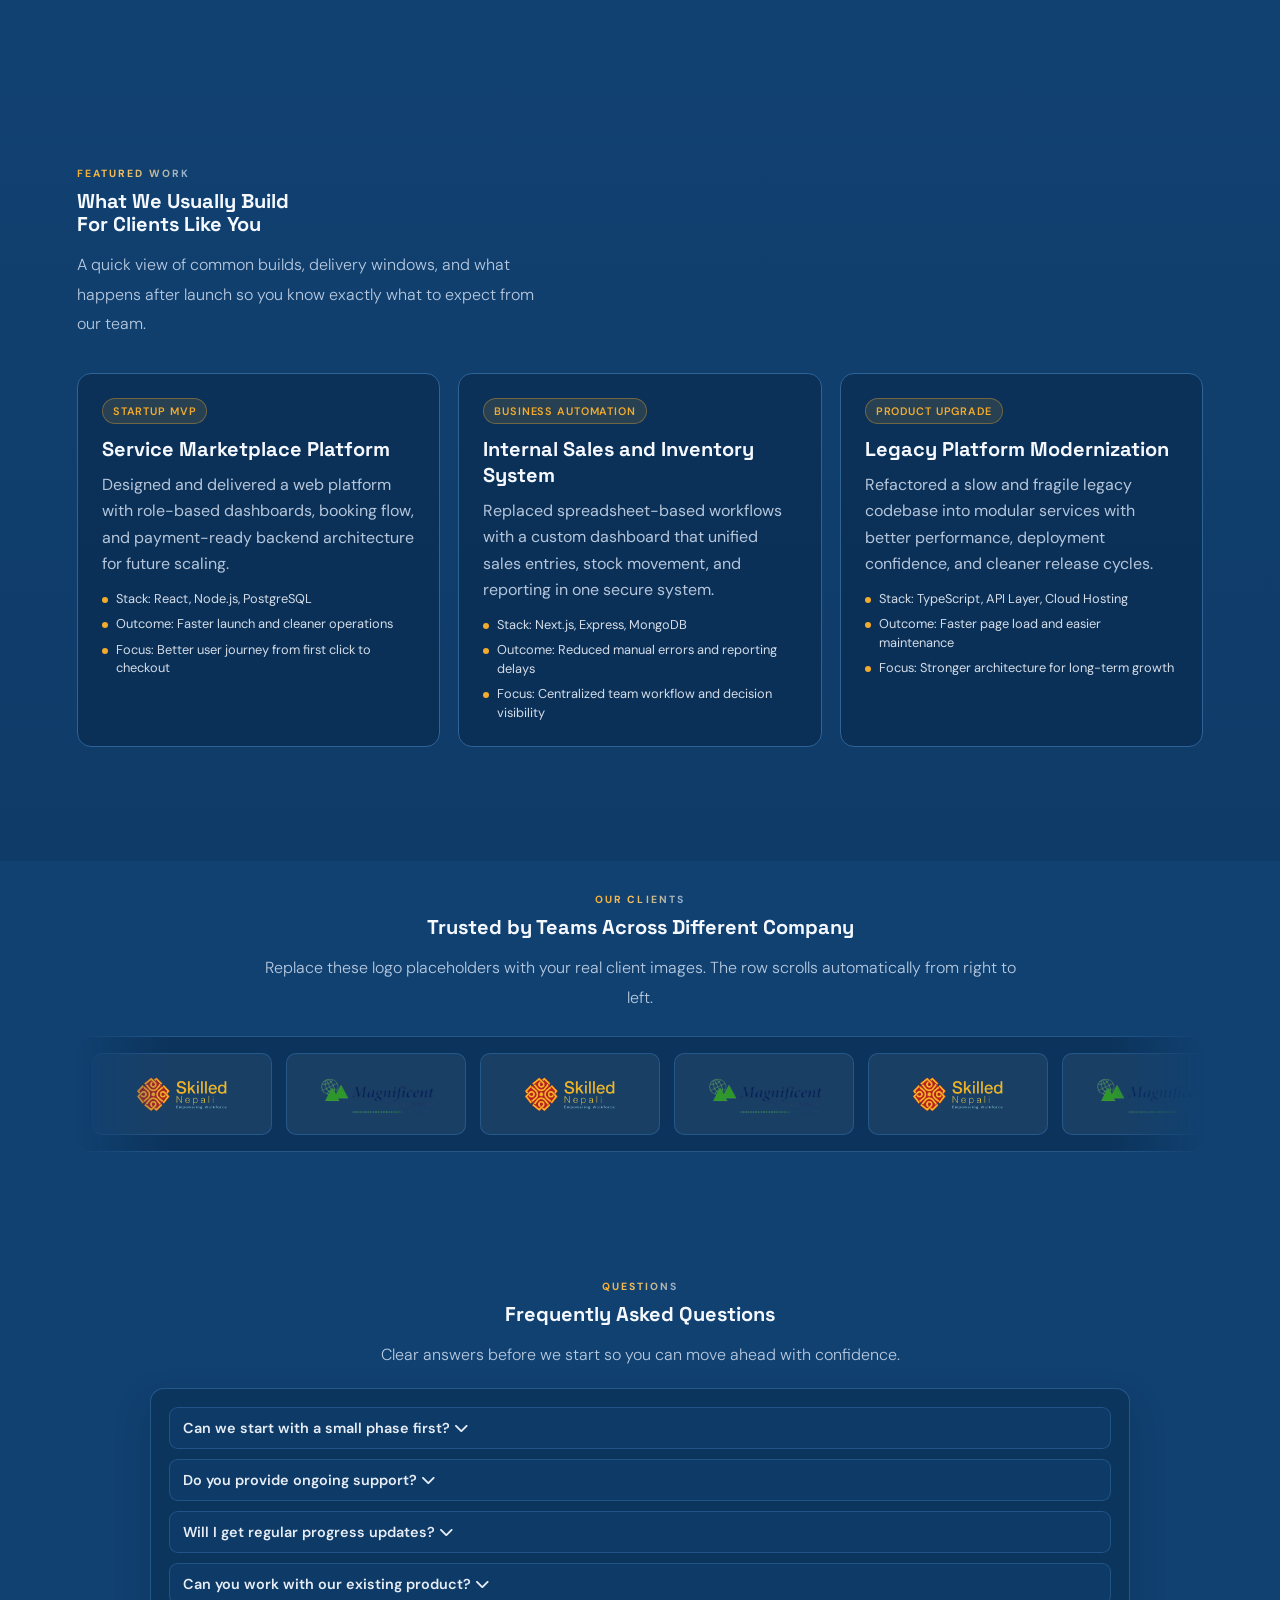
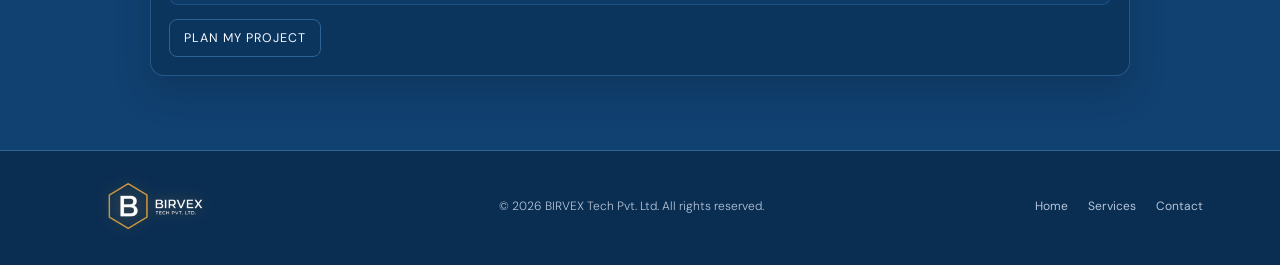
==== commit 7fcefc05: "Update styles for team page and improve card layout" ====
--- a/index.html
+++ b/index.html
@@ -1,255 +1,329 @@
 ﻿<!DOCTYPE html>
 <html lang="en">
 
-<head>
-    <meta charset="UTF-8" />
-    <meta name="viewport" content="width=device-width, initial-scale=1.0" />
-    <title>Birvex Tech Pvt. Ltd. | Home</title>
-    <link rel="icon" href="/assets/images/logo.png" type="image/png">
-    <link rel="preconnect" href="https://fonts.googleapis.com">
-    <link rel="stylesheet" href="https://cdnjs.cloudflare.com/ajax/libs/font-awesome/6.5.2/css/all.min.css"
-        crossorigin="anonymous" referrerpolicy="no-referrer" />
-    <link rel="stylesheet" href="https://maxcdn.bootstrapcdn.com/font-awesome/4.5.0/css/font-awesome.min.css"
-        crossorigin="anonymous" referrerpolicy="no-referrer" />
-    <link
-        href="https://fonts.googleapis.com/css2?family=Space+Grotesk:wght@500;600;700;800&family=DM+Sans:wght@300;400;500&display=swap"
-        rel="stylesheet">
-    <link rel="stylesheet" href="/styles/style.css">
-</head>
-
-<body>
-    <nav id="nav">
-        <a href="/" class="nav-brand">
-            <img src="/assets/images/logo.png" alt="BIRVEX Tech Pvt. Ltd."
-                style="height:155px;width:auto;display:block;">
-        </a>
-        <ul class="nav-links">
-            <li><a href="/" class="active">Home</a></li>
-            <li><a href="/services">Services</a></li>
-            <li><a href="/about">About</a></li>
-            <li><a href="/process">Process</a></li>
-            <li><a href="/contact">Contact</a></li>
-            <li> <a href="/team">Team</a></li>
-        </ul>
-        <div class="nav-social">
-            <a href="https://www.facebook.com/profile.php?id=61580804552190" target="_blank" rel="noopener noreferrer"
-                aria-label="Facebook"><i class="fa-brands fa-facebook-f"></i></a>
-            <a href="https://www.linkedin.com/company/birvex-tech-pvt-ltd" target="_blank" rel="noopener noreferrer"
-                aria-label="LinkedIn"><i class="fa-brands fa-linkedin-in"></i></a>
-            <a href="https://www.tiktok.com/@birvextech" target="_blank" rel="noopener noreferrer"
-                aria-label="TikTok"><i class="fa-brands fa-tiktok"></i></a>
-            <a href="https://www.instagram.com/birvextech?igsh=MWQ1cmxmb3Z1YXc5ZA%3D%3D&utm_source=qr" target="_blank"
-                rel="noopener noreferrer" aria-label="Instagram"><i class="fa-brands fa-instagram"></i></a>
+    <head>
+        <meta charset="UTF-8" />
+        <meta name="viewport" content="width=device-width, initial-scale=1.0" />
+        <title>Birvex Tech Pvt. Ltd. | Home</title>
+        <link rel="icon" href="/assets/images/logo.png" type="image/png">
+        <link rel="preconnect" href="https://fonts.googleapis.com">
+        <link rel="stylesheet"
+            href="https://cdnjs.cloudflare.com/ajax/libs/font-awesome/6.5.2/css/all.min.css"
+            crossorigin="anonymous" referrerpolicy="no-referrer" />
+        <link rel="stylesheet"
+            href="https://maxcdn.bootstrapcdn.com/font-awesome/4.5.0/css/font-awesome.min.css"
+            crossorigin="anonymous" referrerpolicy="no-referrer" />
+        <link
+            href="https://fonts.googleapis.com/css2?family=Space+Grotesk:wght@500;600;700;800&family=DM+Sans:wght@300;400;500&display=swap"
+            rel="stylesheet">
+        <link rel="stylesheet" href="/styles/style.css">
+    </head>
+
+    <body>
+        <nav id="nav">
+            <a href="/" class="nav-brand">
+                <img src="/assets/images/logo.png" alt="BIRVEX Tech Pvt. Ltd."
+                    style="height:155px;width:auto;display:block;">
+            </a>
+            <ul class="nav-links">
+                <li><a href="/" class="active">Home</a></li>
+                <li><a href="/services">Services</a></li>
+                <li><a href="/about">About</a></li>
+                <li><a href="/process">Process</a></li>
+                <li><a href="/contact">Contact</a></li>
+                <li> <a href="/team">Team</a></li>
+            </ul>
+            <div class="nav-social">
+                <a href="https://www.facebook.com/profile.php?id=61580804552190"
+                    target="_blank" rel="noopener noreferrer"
+                    aria-label="Facebook"><i
+                        class="fa-brands fa-facebook-f"></i></a>
+                <a href="https://www.linkedin.com/company/birvex-tech-pvt-ltd"
+                    target="_blank" rel="noopener noreferrer"
+                    aria-label="LinkedIn"><i
+                        class="fa-brands fa-linkedin-in"></i></a>
+                <a href="https://www.tiktok.com/@birvextech" target="_blank"
+                    rel="noopener noreferrer"
+                    aria-label="TikTok"><i class="fa-brands fa-tiktok"></i></a>
+                <a
+                    href="https://www.instagram.com/birvextech?igsh=MWQ1cmxmb3Z1YXc5ZA%3D%3D&utm_source=qr"
+                    target="_blank"
+                    rel="noopener noreferrer" aria-label="Instagram"><i
+                        class="fa-brands fa-instagram"></i></a>
+            </div>
+            <a href="/contact" class="nav-cta">Get a Quote</a>
+            <div class="hamburger"
+                id="hbg"><span></span><span></span><span></span></div>
+        </nav>
+
+        <div class="mob-menu" id="mob">
+            <a href="/" class="active" onclick="closeMob()">Home</a>
+            <a href="/services" onclick="closeMob()">Services</a>
+            <a href="/about" onclick="closeMob()">About</a>
+            <a href="/process" onclick="closeMob()">Process</a>
+            <a href="/contact" onclick="closeMob()">Contact</a>
+            <a href="/team" onclick="closeMob()">Team</a>
+            <div class="mob-social">
+                <a href="https://www.facebook.com/profile.php?id=61580804552190"
+                    target="_blank" rel="noopener noreferrer"
+                    aria-label="Facebook"><i
+                        class="fa-brands fa-facebook-f"></i></a>
+                <a href="https://www.linkedin.com/company/birvex-tech-pvt-ltd"
+                    target="_blank" rel="noopener noreferrer"
+                    aria-label="LinkedIn"><i
+                        class="fa-brands fa-linkedin-in"></i></a>
+                <a href="https://www.tiktok.com/@birvextech" target="_blank"
+                    rel="noopener noreferrer"
+                    aria-label="TikTok"><i class="fa-brands fa-tiktok"></i></a>
+                <a
+                    href="https://www.instagram.com/birvextech?igsh=MWQ1cmxmb3Z1YXc5ZA%3D%3D&utm_source=qr"
+                    target="_blank"
+                    rel="noopener noreferrer" aria-label="Instagram"><i
+                        class="fa-brands fa-instagram"></i></a>
+            </div>
         </div>
-        <a href="/contact" class="nav-cta">Get a Quote</a>
-        <div class="hamburger" id="hbg"><span></span><span></span><span></span></div>
-    </nav>
-
-    <div class="mob-menu" id="mob">
-        <a href="/" class="active" onclick="closeMob()">Home</a>
-        <a href="/services" onclick="closeMob()">Services</a>
-        <a href="/about" onclick="closeMob()">About</a>
-        <a href="/process" onclick="closeMob()">Process</a>
-        <a href="/contact" onclick="closeMob()">Contact</a>
-        <a href="/team" onclick="closeMob()">Team</a>
-        <div class="mob-social">
-            <a href="https://www.facebook.com/profile.php?id=61580804552190" target="_blank" rel="noopener noreferrer"
-                aria-label="Facebook"><i class="fa-brands fa-facebook-f"></i></a>
-            <a href="https://www.linkedin.com/company/birvex-tech-pvt-ltd" target="_blank" rel="noopener noreferrer"
-                aria-label="LinkedIn"><i class="fa-brands fa-linkedin-in"></i></a>
-            <a href="https://www.tiktok.com/@birvextech" target="_blank" rel="noopener noreferrer"
-                aria-label="TikTok"><i class="fa-brands fa-tiktok"></i></a>
-            <a href="https://www.instagram.com/birvextech?igsh=MWQ1cmxmb3Z1YXc5ZA%3D%3D&utm_source=qr" target="_blank"
-                rel="noopener noreferrer" aria-label="Instagram"><i class="fa-brands fa-instagram"></i></a>
+
+        <section class="hero" id="home">
+            <div class="hero-grid"></div>
+            <div class="hero-content">
+                <div class="hero-left">
+                    <div class="hero-pill"><span class="dot"></span>Based in
+                        Kathmandu, Nepal</div>
+                    <h1>We Build <span class="g">Software</span><br>That Works
+                        for You</h1>
+                </div>
+                <div class="hero-right">
+                    <p class="hero-sub">BIRVEX Tech Pvt. Ltd. is a young, driven
+                        software and IT services company helping
+                        businesses turn ideas into real digital products.</p>
+                    <div class="hero-btns">
+                        <a href="/services" class="btn-p">Our Services</a>
+                        <a href="/contact" class="btn-o">Talk to Us</a>
+                    </div>
+                </div>
+            </div>
+        </section>
+
+        <section id="about">
+            <div class="about-text about-main reveal d1">
+                <div class="s-tag">Who We Are</div>
+                <h2 class="s-title">A Small Team With<br>Big Ambitions</h2>
+                <p class="s-sub">We are a product-focused software team in
+                    Kathmandu helping startups and growing businesses
+                    launch practical digital products with speed, clarity, and
+                    long-term reliability.</p>
+                <div class="about-highlights">
+                    <div class="about-h">
+                        <div class="about-h-title">Business-first mindset</div>
+                        <div class="about-h-sub">We shape tech decisions around
+                            outcomes, not hype.</div>
+                    </div>
+                    <div class="about-h">
+                        <div class="about-h-title">Modern engineering</div>
+                        <div class="about-h-sub">Clean architecture, scalable
+                            APIs, and maintainable code.</div>
+                    </div>
+                </div>
+                <a href="/about" class="about-side-cta">Read Full About Page</a>
+            </div>
+            <aside class="about-side reveal d2">
+                <div class="about-side-card">
+                    <div class="about-side-title">Explore More</div>
+                    <ul class="about-mini-list">
+                        <li>View all services and delivery models</li>
+                        <li>See our process from idea to launch</li>
+                        <li>Contact us for a discovery call</li>
+                    </ul>
+                    <a href="/process" class="about-side-cta">See Our
+                        Process</a>
+                </div>
+            </aside>
+        </section>
+
+        <section id="home-extra">
+            <div class="extra-head reveal">
+                <div class="s-tag">Featured Work</div>
+                <h2 class="s-title">What We Usually Build<br>For Clients Like
+                    You</h2>
+                <p class="s-sub">A quick view of common builds, delivery
+                    windows, and what happens after launch so you know
+                    exactly what to expect from our team.</p>
+            </div>
+
+            <div class="extra-grid">
+                <article class="extra-card reveal">
+                    <div class="extra-label">Startup MVP</div>
+                    <h3>Service Marketplace Platform</h3>
+                    <p>Designed and delivered a web platform with role-based
+                        dashboards, booking flow, and payment-ready
+                        backend architecture for future scaling.</p>
+                    <ul>
+                        <li>Stack: React, Node.js, PostgreSQL</li>
+                        <li>Outcome: Faster launch and cleaner operations</li>
+                        <li>Focus: Better user journey from first click to
+                            checkout</li>
+                    </ul>
+                </article>
+
+                <article class="extra-card reveal d1">
+                    <div class="extra-label">Business Automation</div>
+                    <h3>Internal Sales and Inventory System</h3>
+                    <p>Replaced spreadsheet-based workflows with a custom
+                        dashboard that unified sales entries, stock
+                        movement, and reporting in one secure system.</p>
+                    <ul>
+                        <li>Stack: Next.js, Express, MongoDB</li>
+                        <li>Outcome: Reduced manual errors and reporting
+                            delays</li>
+                        <li>Focus: Centralized team workflow and decision
+                            visibility</li>
+                    </ul>
+                </article>
+
+                <article class="extra-card reveal d2">
+                    <div class="extra-label">Product Upgrade</div>
+                    <h3>Legacy Platform Modernization</h3>
+                    <p>Refactored a slow and fragile legacy codebase into
+                        modular services with better performance,
+                        deployment confidence, and cleaner release cycles.</p>
+                    <ul>
+                        <li>Stack: TypeScript, API Layer, Cloud Hosting</li>
+                        <li>Outcome: Faster page load and easier
+                            maintenance</li>
+                        <li>Focus: Stronger architecture for long-term
+                            growth</li>
+                    </ul>
+                </article>
+            </div>
+        </section>
+
+        <section id="home-clients">
+            <div class="clients-head reveal">
+                <div class="s-tag">Our Clients</div>
+                <h2 class="s-title">Trusted by Teams Across Different
+                    Company</h2>
+                <p class="s-sub">Replace these logo placeholders with your real
+                    client images. The row scrolls automatically
+                    from right to left.</p>
+            </div>
+
+            <div class="clients-marquee reveal d1" aria-label="Client logos">
+                <div class="clients-track">
+                    <div class="client-logo"><img
+                            src="/assets/images/skilled_nepali.png"
+                            alt="Client 1"></div>
+                    <div class="client-logo"><img
+                            src="/assets/images/magnificnet .png"
+                            alt="Client 2"></div>
+                    <div class="client-logo"><img
+                            src="/assets/images/skilled_nepali.png"
+                            alt="Client 3"></div>
+                    <div class="client-logo"><img
+                            src="/assets/images/magnificnet .png"
+                            alt="Client 4"></div>
+                    <div class="client-logo"><img
+                            src="/assets/images/skilled_nepali.png"
+                            alt="Client 5"></div>
+                    <div class="client-logo"><img
+                            src="/assets/images/magnificnet .png"
+                            alt="Client 6"></div>
+
+                    <div class="client-logo"><img
+                            src="/assets/images/skilled_nepali.png"
+                            alt="Client 1"></div>
+                    <div class="client-logo"><img
+                            src="/assets/images/magnificnet .png"
+                            alt="Client 2"></div>
+                    <div class="client-logo"><img
+                            src="/assets/images/skilled_nepali.png"
+                            alt="Client 3"></div>
+                    <div class="client-logo"><img
+                            src="/assets/images/magnificnet .png"
+                            alt="Client 4"></div>
+                    <div class="client-logo"><img
+                            src="/assets/images/skilled_nepali.png"
+                            alt="Client 5"></div>
+                    <div class="client-logo"><img
+                            src="/assets/images/magnificnet .png"
+                            alt="Client 6"></div>
+                </div>
+            </div>
+        </section>
+
+        <section id="home-faq">
+            <div class="faq-head reveal">
+                <div class="s-tag">Questions</div>
+                <h2 class="s-title">Frequently Asked Questions</h2>
+                <p class="s-sub">Clear answers before we start so you can move
+                    ahead with confidence.</p>
+            </div>
+            <div class="faq-shell reveal d1">
+                <div class="faq-grid">
+                    <details>
+                        <summary><span>Can we start with a small phase
+                                first?</span> <i
+                                class="fa-solid fa-chevron-down faq-dd-icon"></i></summary>
+                        <p>Yes. We can begin with an MVP, prototype, or one
+                            focused module and expand after validation.</p>
+                    </details>
+                    <details>
+                        <summary><span>Do you provide ongoing support?</span> <i
+                                class="fa-solid fa-chevron-down faq-dd-icon"></i></summary>
+                        <p>Yes. We offer support windows after launch for bug
+                            fixes, improvements, and feature expansion.
+                        </p>
+                    </details>
+                    <details>
+                        <summary><span>Will I get regular progress
+                                updates?</span> <i
+                                class="fa-solid fa-chevron-down faq-dd-icon"></i></summary>
+                        <p>Yes. We share weekly updates with completed tasks,
+                            demos, and next sprint goals.</p>
+                    </details>
+                    <details>
+                        <summary><span>Can you work with our existing
+                                product?</span> <i
+                                class="fa-solid fa-chevron-down faq-dd-icon"></i></summary>
+                        <p>Yes. We can audit your current codebase, improve
+                            critical modules, and then scale feature
+                            delivery.</p>
+                    </details>
+                </div>
+                <a href="/contact" class="about-side-cta">Plan My Project</a>
+            </div>
+        </section>
+
+        <div class="floating_btn">
+            <a target="_blank" href="https://wa.me/9867396900"
+                rel="noopener noreferrer" aria-label="WhatsApp">
+                <div class="contact_icon">
+                    <i class="fa fa-whatsapp my-float"></i>
+                </div>
+            </a>
+
         </div>
-    </div>
-
-    <section class="hero" id="home">
-        <div class="hero-grid"></div>
-        <div class="hero-content">
-            <div class="hero-left">
-                <div class="hero-pill"><span class="dot"></span>Based in Kathmandu, Nepal</div>
-                <h1>We Build <span class="g">Software</span><br>That Works for You</h1>
-            </div>
-            <div class="hero-right">
-                <p class="hero-sub">BIRVEX Tech Pvt. Ltd. is a young, driven software and IT services company helping
-                    businesses turn ideas into real digital products.</p>
-                <div class="hero-btns">
-                    <a href="/services" class="btn-p">Our Services</a>
-                    <a href="/contact" class="btn-o">Talk to Us</a>
-                </div>
-            </div>
-        </div>
-    </section>
-
-    <section id="about">
-        <div class="about-text about-main reveal d1">
-            <div class="s-tag">Who We Are</div>
-            <h2 class="s-title">A Small Team With<br>Big Ambitions</h2>
-            <p class="s-sub">We are a product-focused software team in Kathmandu helping startups and growing businesses
-                launch practical digital products with speed, clarity, and long-term reliability.</p>
-            <div class="about-highlights">
-                <div class="about-h">
-                    <div class="about-h-title">Business-first mindset</div>
-                    <div class="about-h-sub">We shape tech decisions around outcomes, not hype.</div>
-                </div>
-                <div class="about-h">
-                    <div class="about-h-title">Modern engineering</div>
-                    <div class="about-h-sub">Clean architecture, scalable APIs, and maintainable code.</div>
-                </div>
-            </div>
-            <a href="/about" class="about-side-cta">Read Full About Page</a>
-        </div>
-        <aside class="about-side reveal d2">
-            <div class="about-side-card">
-                <div class="about-side-title">Explore More</div>
-                <ul class="about-mini-list">
-                    <li>View all services and delivery models</li>
-                    <li>See our process from idea to launch</li>
-                    <li>Contact us for a discovery call</li>
-                </ul>
-                <a href="/process" class="about-side-cta">See Our Process</a>
-            </div>
-        </aside>
-    </section>
-
-    <section id="home-extra">
-        <div class="extra-head reveal">
-            <div class="s-tag">Featured Work</div>
-            <h2 class="s-title">What We Usually Build<br>For Clients Like You</h2>
-            <p class="s-sub">A quick view of common builds, delivery windows, and what happens after launch so you know
-                exactly what to expect from our team.</p>
-        </div>
-
-        <div class="extra-grid">
-            <article class="extra-card reveal">
-                <div class="extra-label">Startup MVP</div>
-                <h3>Service Marketplace Platform</h3>
-                <p>Designed and delivered a web platform with role-based dashboards, booking flow, and payment-ready
-                    backend architecture for future scaling.</p>
-                <ul>
-                    <li>Stack: React, Node.js, PostgreSQL</li>
-                    <li>Outcome: Faster launch and cleaner operations</li>
-                    <li>Focus: Better user journey from first click to checkout</li>
-                </ul>
-            </article>
-
-            <article class="extra-card reveal d1">
-                <div class="extra-label">Business Automation</div>
-                <h3>Internal Sales and Inventory System</h3>
-                <p>Replaced spreadsheet-based workflows with a custom dashboard that unified sales entries, stock
-                    movement, and reporting in one secure system.</p>
-                <ul>
-                    <li>Stack: Next.js, Express, MongoDB</li>
-                    <li>Outcome: Reduced manual errors and reporting delays</li>
-                    <li>Focus: Centralized team workflow and decision visibility</li>
-                </ul>
-            </article>
-
-            <article class="extra-card reveal d2">
-                <div class="extra-label">Product Upgrade</div>
-                <h3>Legacy Platform Modernization</h3>
-                <p>Refactored a slow and fragile legacy codebase into modular services with better performance,
-                    deployment confidence, and cleaner release cycles.</p>
-                <ul>
-                    <li>Stack: TypeScript, API Layer, Cloud Hosting</li>
-                    <li>Outcome: Faster page load and easier maintenance</li>
-                    <li>Focus: Stronger architecture for long-term growth</li>
-                </ul>
-            </article>
-        </div>
-    </section>
-
-    <section id="home-clients">
-        <div class="clients-head reveal">
-            <div class="s-tag">Our Clients</div>
-            <h2 class="s-title">Trusted by Teams Across Different Industries</h2>
-            <p class="s-sub">Replace these logo placeholders with your real client images. The row scrolls automatically
-                from right to left.</p>
-        </div>
-
-        <div class="clients-marquee reveal d1" aria-label="Client logos">
-            <div class="clients-track">
-                <div class="client-logo"><img src="/assets/images/skilled_nepali.png" alt="Client 1"></div>
-                <div class="client-logo"><img src="/assets/images/magnificnet .png" alt="Client 2"></div>
-                <div class="client-logo"><img src="/assets/images/skilled_nepali.png" alt="Client 3"></div>
-                <div class="client-logo"><img src="/assets/images/magnificnet .png" alt="Client 4"></div>
-                <div class="client-logo"><img src="/assets/images/skilled_nepali.png" alt="Client 5"></div>
-                <div class="client-logo"><img src="/assets/images/magnificnet .png" alt="Client 6"></div>
-
-                <div class="client-logo"><img src="/assets/images/skilled_nepali.png" alt="Client 1"></div>
-                <div class="client-logo"><img src="/assets/images/magnificnet .png" alt="Client 2"></div>
-                <div class="client-logo"><img src="/assets/images/skilled_nepali.png" alt="Client 3"></div>
-                <div class="client-logo"><img src="/assets/images/magnificnet .png" alt="Client 4"></div>
-                <div class="client-logo"><img src="/assets/images/skilled_nepali.png" alt="Client 5"></div>
-                <div class="client-logo"><img src="/assets/images/magnificnet .png" alt="Client 6"></div>
-            </div>
-        </div>
-    </section>
-
-    <section id="home-faq">
-        <div class="faq-head reveal">
-            <div class="s-tag">Questions</div>
-            <h2 class="s-title">Frequently Asked Questions</h2>
-            <p class="s-sub">Clear answers before we start so you can move ahead with confidence.</p>
-        </div>
-        <div class="faq-shell reveal d1">
-            <div class="faq-grid">
-                <details>
-                    <summary><span>Can we start with a small phase first?</span> <i
-                            class="fa-solid fa-chevron-down faq-dd-icon"></i></summary>
-                    <p>Yes. We can begin with an MVP, prototype, or one focused module and expand after validation.</p>
-                </details>
-                <details>
-                    <summary><span>Do you provide ongoing support?</span> <i
-                            class="fa-solid fa-chevron-down faq-dd-icon"></i></summary>
-                    <p>Yes. We offer support windows after launch for bug fixes, improvements, and feature expansion.
-                    </p>
-                </details>
-                <details>
-                    <summary><span>Will I get regular progress updates?</span> <i
-                            class="fa-solid fa-chevron-down faq-dd-icon"></i></summary>
-                    <p>Yes. We share weekly updates with completed tasks, demos, and next sprint goals.</p>
-                </details>
-                <details>
-                    <summary><span>Can you work with our existing product?</span> <i
-                            class="fa-solid fa-chevron-down faq-dd-icon"></i></summary>
-                    <p>Yes. We can audit your current codebase, improve critical modules, and then scale feature
-                        delivery.</p>
-                </details>
-            </div>
-            <a href="/contact" class="about-side-cta">Plan My Project</a>
-        </div>
-    </section>
-
-    <div class="floating_btn">
-        <a target="_blank" href="https://wa.me/9867396900" rel="noopener noreferrer" aria-label="WhatsApp">
-            <div class="contact_icon">
-                <i class="fa fa-whatsapp my-float"></i>
-            </div>
-        </a>
-
-    </div>
-    <footer>
-        <div class="ft-brand">
-            <img src="/assets/images/logo.png" alt="BIRVEX Tech Pvt. Ltd."
-                style="height:70px;width:auto;display:block;filter:drop-shadow(0 0 8px rgba(243,171,45,0.35));">
-        </div>
-
-        <span class="ft-copy">&copy; 2026 BIRVEX Tech Pvt. Ltd. All rights reserved.</span>
-        <div class="ft-links">
-            <a href="/">Home</a><a href="/services">Services</a><a href="/contact">Contact</a>
-        </div>
-    </footer>
-
-    <div class="toast-wrap" id="toastWrap"></div>
-
-    <script src="/scripts/main.js"></script>
-</body>
-
-<!--Start of Tawk.to Script-->
-<!--Start of Tawk.to Script-->
-<script type="text/javascript">
+        <footer>
+            <div class="ft-brand">
+                <img src="/assets/images/logo.png" alt="BIRVEX Tech Pvt. Ltd."
+                    style="height:70px;width:auto;display:block;filter:drop-shadow(0 0 8px rgba(243,171,45,0.35));">
+            </div>
+
+            <span class="ft-copy">&copy; 2026 BIRVEX Tech Pvt. Ltd. All rights
+                reserved.</span>
+            <div class="ft-links">
+                <a href="/">Home</a><a href="/services">Services</a><a
+                    href="/contact">Contact</a>
+            </div>
+        </footer>
+
+        <div class="toast-wrap" id="toastWrap"></div>
+
+        <script src="/scripts/main.js"></script>
+    </body>
+
+    <!--Start of Tawk.to Script-->
+    <!--Start of Tawk.to Script-->
+    <script type="text/javascript">
     var Tawk_API = Tawk_API || {}, Tawk_LoadStart = new Date();
     (function () {
         var s1 = document.createElement("script"), s0 = document.getElementsByTagName("script")[0];
@@ -260,7 +334,7 @@
         s0.parentNode.insertBefore(s1, s0);
     })();
 </script>
-<!--End of Tawk.to Script-->
-<!--End of Tawk.to Script-->
+    <!--End of Tawk.to Script-->
+    <!--End of Tawk.to Script-->
 
 </html>
--- a/styles/style.css
+++ b/styles/style.css
@@ -41,8 +41,7 @@
 h3,
 h4,
 h5,
-h6,
-.s-title {
+h6 {
     font-size: clamp(18px, 2vw, 20px) !important;
 }
 
@@ -1650,6 +1649,7 @@
 .d3 {
     transition-delay: 0.24s
 }
+
 .page {
     width: min(1400px, 100%);
     margin: 0 auto 56px;
@@ -1662,188 +1662,188 @@
 }
 
 .team-page .page-hero {
-    padding: 230px 6vw 110px;
+    padding: 170px 6vw 0px;
 }
 
 .team-page .page-hero .s-title {
-    font-size: clamp(2.2rem, 4.6vw, 3.2rem);
+    font-size: clamp(2.7rem, 5.2vw, 4rem);
 }
 
 .team-page .page-hero .s-sub {
     max-width: 760px;
     font-size: 1.02rem;
 }
- 
+
 /* ── Card ── */
 .card {
     width: 100%;
-        max-width: 320px;
-        min-height: 430px;
-        margin: 0;
-  border-radius: 24px;
-  overflow: hidden;
+    max-width: 320px;
+    min-height: 430px;
+    margin: 0;
+    border-radius: 24px;
+    overflow: hidden;
     border: 1px solid var(--border);
     background: linear-gradient(165deg, #114171 0%, #184f84 55%, #0d3561 100%);
     box-shadow: 0 20px 56px rgba(6, 28, 51, 0.4);
-  position: relative;
-}
- 
+    position: relative;
+}
+
 /* Circular ring decorations */
 .card::before {
-  content: '';
-  position: absolute;
-  top: -60px;
-  left: -60px;
-  width: 220px;
-  height: 220px;
-  border-radius: 50%;
+    content: '';
+    position: absolute;
+    top: -60px;
+    left: -60px;
+    width: 220px;
+    height: 220px;
+    border-radius: 50%;
     border: 2px solid rgba(125, 167, 216, 0.2);
-  pointer-events: none;
-}
- 
+    pointer-events: none;
+}
+
 .card::after {
-  content: '';
-  position: absolute;
-  top: -30px;
-  left: -30px;
-  width: 160px;
-  height: 160px;
-  border-radius: 50%;
+    content: '';
+    position: absolute;
+    top: -30px;
+    left: -30px;
+    width: 160px;
+    height: 160px;
+    border-radius: 50%;
     border: 2px solid rgba(125, 167, 216, 0.14);
-  pointer-events: none;
-}
- 
+    pointer-events: none;
+}
+
 /* ── Arc SVG ── */
 .arc-lines {
-  position: absolute;
-  right: -30px;
-  top: 40px;
-  width: 200px;
-  height: 300px;
-  opacity: 0.07;
-  pointer-events: none;
-}
- 
+    position: absolute;
+    right: -30px;
+    top: 40px;
+    width: 200px;
+    height: 300px;
+    opacity: 0.07;
+    pointer-events: none;
+}
+
 /* ── Logo area ── */
 .card-top {
-  padding: 20px 20px 0;
-  display: flex;
-  align-items: center;
-  gap: 8px;
-  position: relative;
-  z-index: 2;
-}
- 
+    padding: 20px 20px 0;
+    display: flex;
+    align-items: center;
+    gap: 8px;
+    position: relative;
+    z-index: 2;
+}
+
 .logo-hex {
-  width: 34px;
-  height: 34px;
-  flex-shrink: 0;
-}
- 
+    width: 34px;
+    height: 34px;
+    flex-shrink: 0;
+}
+
 .logo-text {
-  display: flex;
-  flex-direction: column;
-  line-height: 1.1;
-}
- 
+    display: flex;
+    flex-direction: column;
+    line-height: 1.1;
+}
+
 .logo-text .brand {
-  font-size: 13px;
-  font-weight: 800;
-  color: #ffffff;
-  letter-spacing: 1px;
-}
- 
+    font-size: 13px;
+    font-weight: 800;
+    color: #ffffff;
+    letter-spacing: 1px;
+}
+
 .logo-text .sub {
-  font-size: 7px;
-  color: rgba(255, 255, 255, 0.5);
-  letter-spacing: 1.5px;
-  text-transform: uppercase;
-}
- 
+    font-size: 7px;
+    color: rgba(255, 255, 255, 0.5);
+    letter-spacing: 1.5px;
+    text-transform: uppercase;
+}
+
 /* ── Photo ── */
 .photo-wrap {
-  display: flex;
-  justify-content: center;
-  padding: 24px 20px 0;
-  position: relative;
-  z-index: 2;
-}
- 
+    display: flex;
+    justify-content: center;
+    padding: 24px 20px 0;
+    position: relative;
+    z-index: 2;
+}
+
 .photo-frame {
-  width: 200px;
-  height: 220px;
-  border-radius: 20px;
+    width: 200px;
+    height: 220px;
+    border-radius: 20px;
     background: rgba(13, 53, 97, 0.88);
-  overflow: hidden;
-  display: flex;
-  align-items: flex-end;
-  justify-content: center;
+    overflow: hidden;
+    display: flex;
+    align-items: flex-end;
+    justify-content: center;
     border: 2px solid rgba(45, 99, 151, 0.75);
 }
- 
+
 /* Replace .photo-placeholder with an <img> when you have a real photo */
 .photo-placeholder {
-  width: 100%;
-  height: 100%;
-  display: flex;
-  flex-direction: column;
-  align-items: center;
-  justify-content: center;
-  gap: 10px;
-}
- 
+    width: 100%;
+    height: 100%;
+    display: flex;
+    flex-direction: column;
+    align-items: center;
+    justify-content: center;
+    gap: 10px;
+}
+
 .photo-placeholder svg {
-  width: 64px;
-  height: 64px;
-  opacity: 0.3;
-}
- 
+    width: 64px;
+    height: 64px;
+    opacity: 0.3;
+}
+
 .upload-hint {
-  font-size: 10px;
-  color: rgba(255, 255, 255, 0.3);
-  letter-spacing: 0.5px;
-}
- 
+    font-size: 10px;
+    color: rgba(255, 255, 255, 0.3);
+    letter-spacing: 0.5px;
+}
+
 .photo-frame img {
-  width: 100%;
-  height: 100%;
-  object-fit: cover;
-  object-position: top center;
-}
- 
+    width: 100%;
+    height: 100%;
+    object-fit: cover;
+    object-position: top center;
+}
+
 /* ── Name & Role ── */
 .card-bottom {
-  padding: 20px 20px 28px;
-  text-align: center;
-  position: relative;
-  z-index: 2;
-}
- 
+    padding: 20px 20px 28px;
+    text-align: center;
+    position: relative;
+    z-index: 2;
+}
+
 .member-name {
-  font-size: 22px;
-  font-weight: 800;
+    font-size: 22px;
+    font-weight: 800;
     background: var(--grad);
     -webkit-background-clip: text;
     -webkit-text-fill-color: transparent;
     background-clip: text;
-  letter-spacing: 2px;
-  text-transform: uppercase;
-  line-height: 1.1;
-}
- 
+    letter-spacing: 2px;
+    text-transform: uppercase;
+    line-height: 1.1;
+}
+
 .divider {
-  width: 40px;
-  height: 1px;
-  background: rgba(255, 255, 255, 0.2);
-  margin: 10px auto;
-}
- 
+    width: 40px;
+    height: 1px;
+    background: rgba(255, 255, 255, 0.2);
+    margin: 10px auto;
+}
+
 .member-role {
-  font-size: 11px;
-  font-weight: 700;
+    font-size: 11px;
+    font-weight: 700;
     color: var(--muted);
-  letter-spacing: 3px;
-  text-transform: uppercase;
+    letter-spacing: 3px;
+    text-transform: uppercase;
 }
 
 @media (max-width: 1200px) {
@@ -1852,7 +1852,7 @@
     }
 
     .team-page .page-hero {
-        padding: 190px 6vw 88px;
+        padding: 145px 6vw 44px;
     }
 }
 
@@ -1864,10 +1864,10 @@
     }
 
     .team-page .page-hero {
-        padding: 130px 6vw 62px;
-    }
-}
- 
+        padding: 112px 6vw 30px;
+    }
+}
+
 
 @keyframes up {
     from {
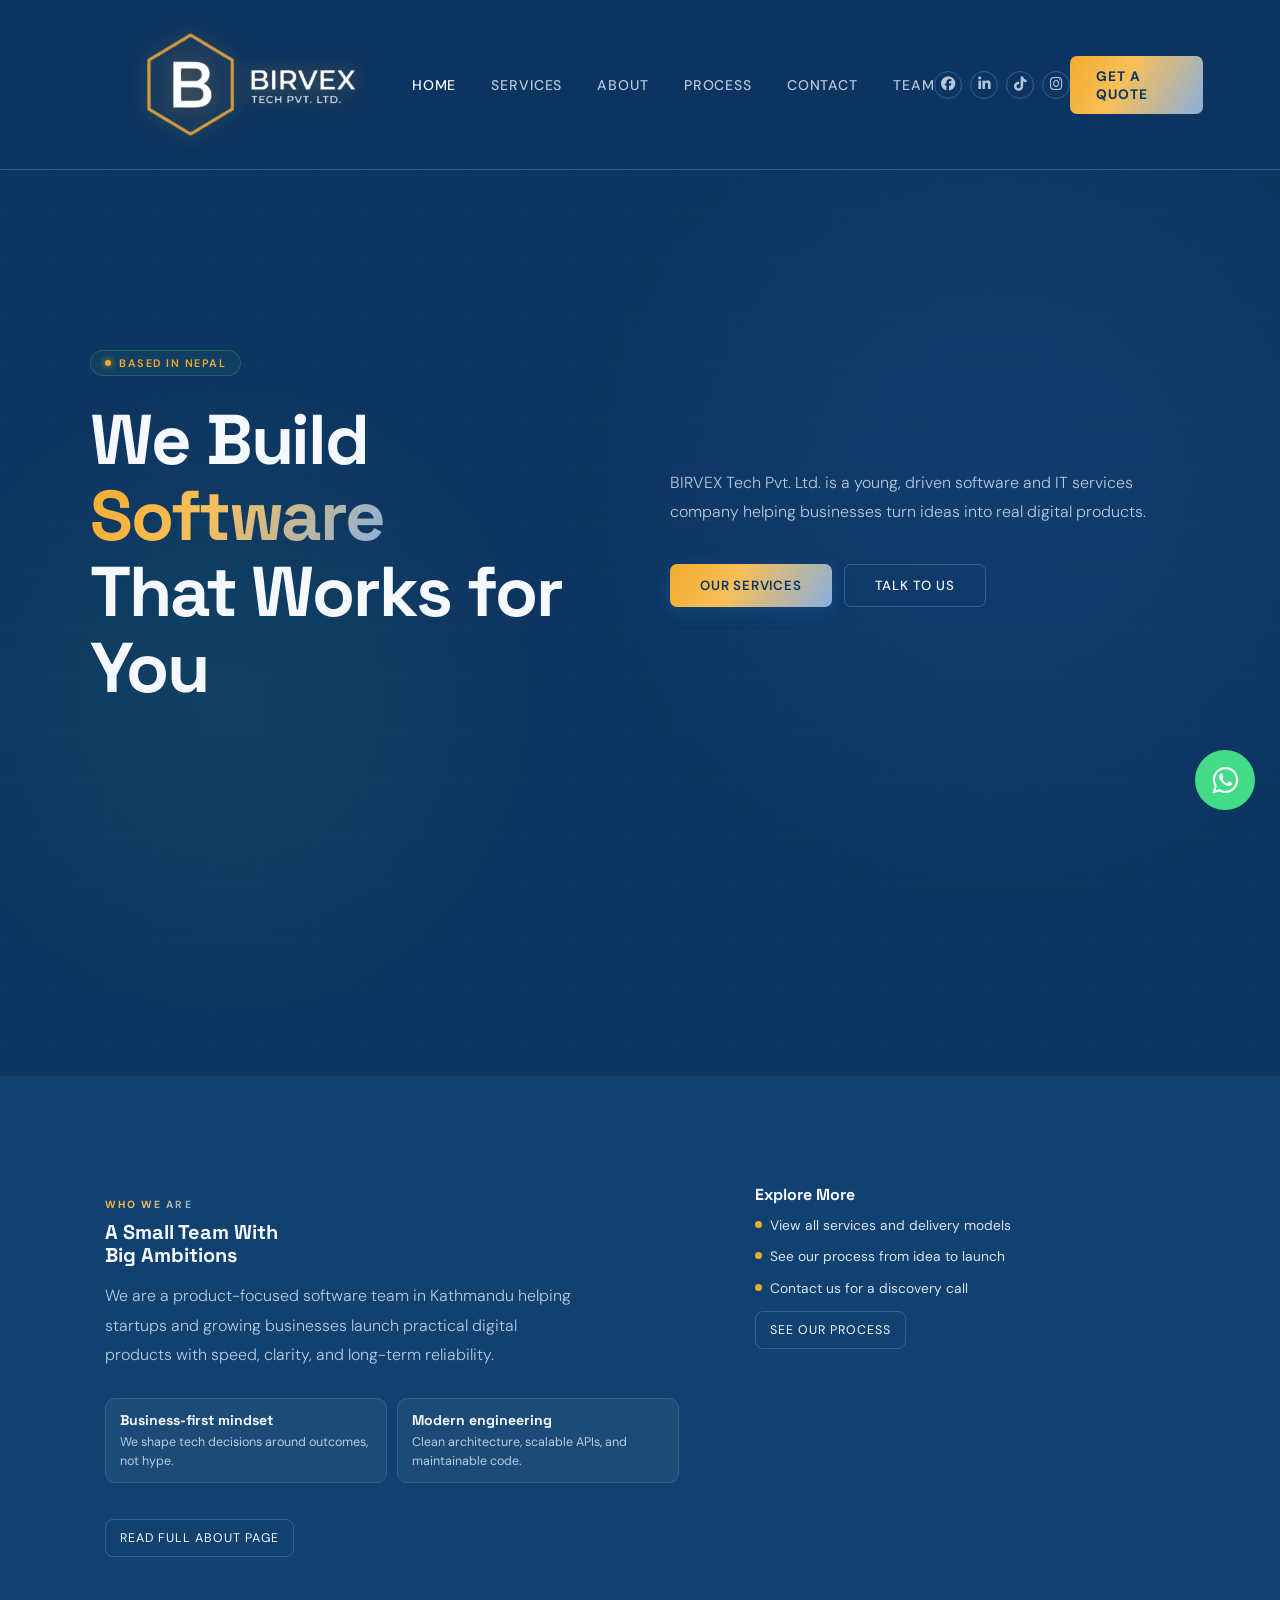
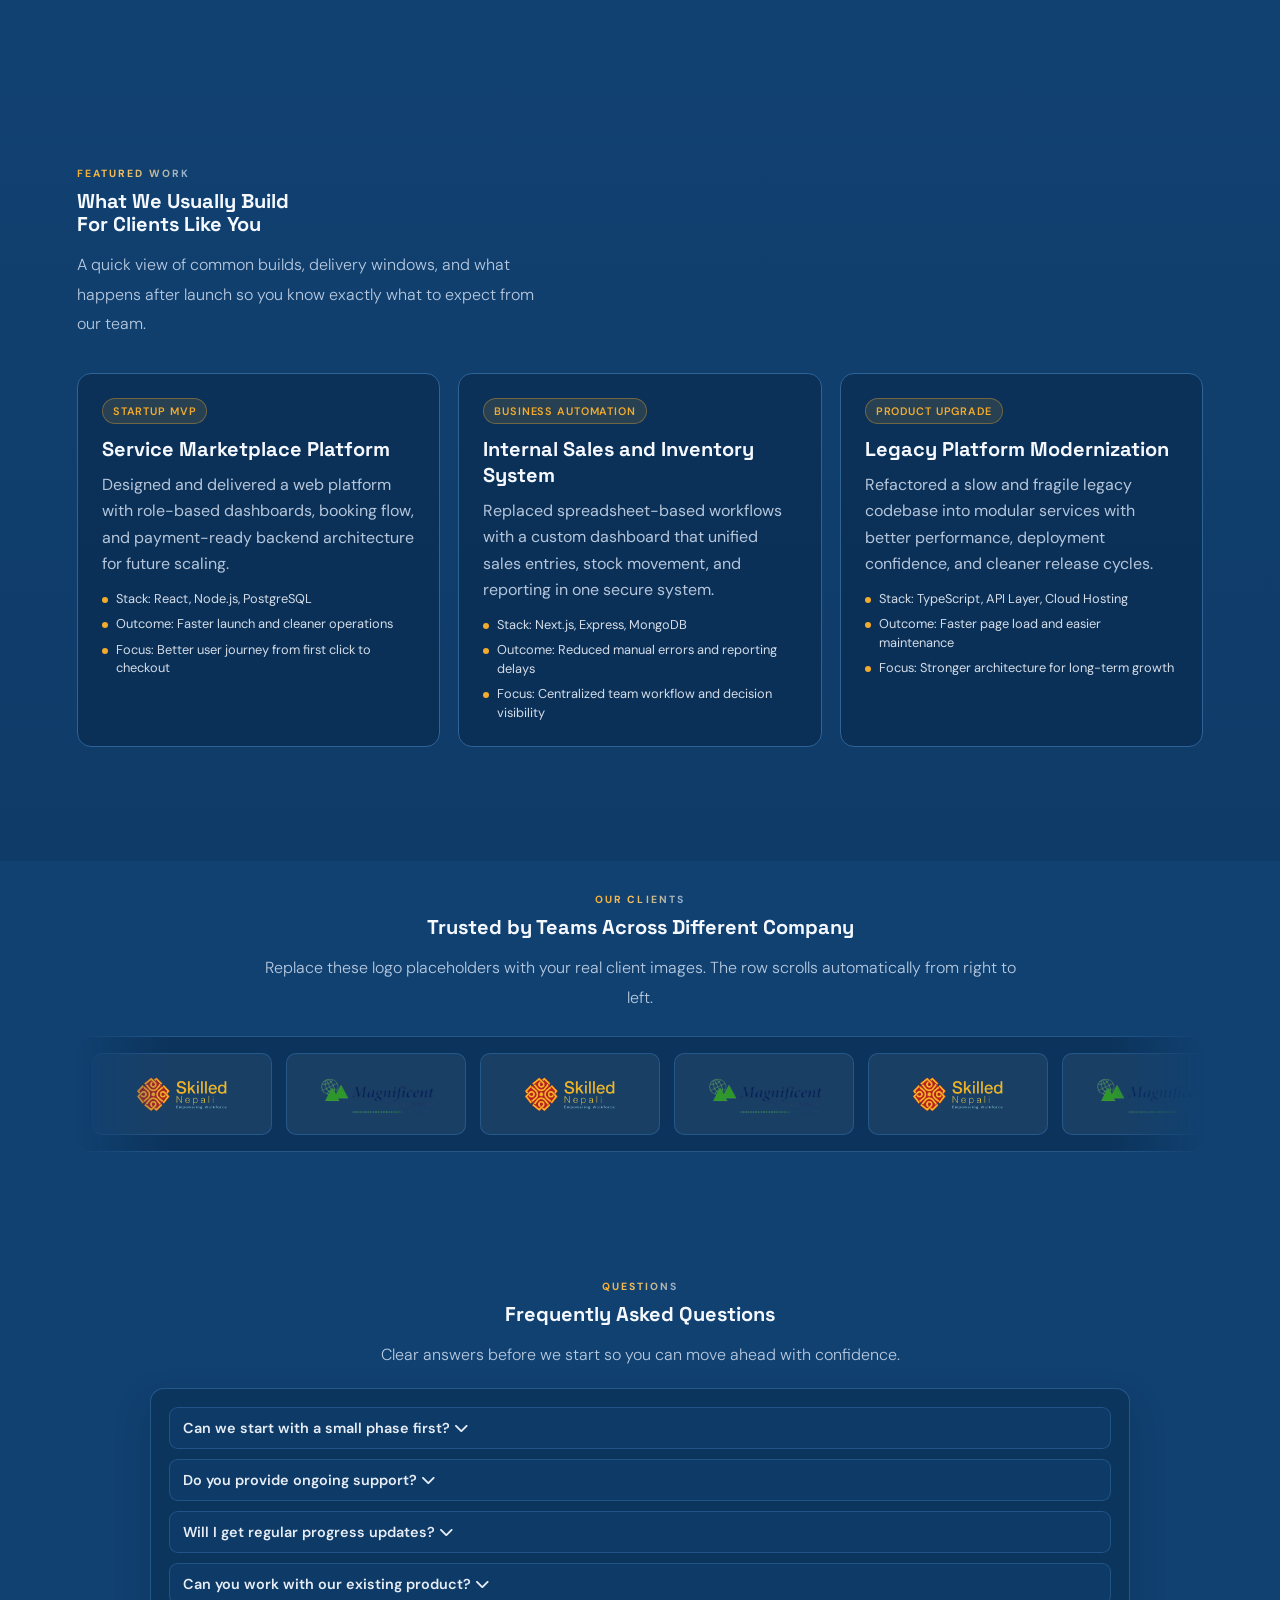
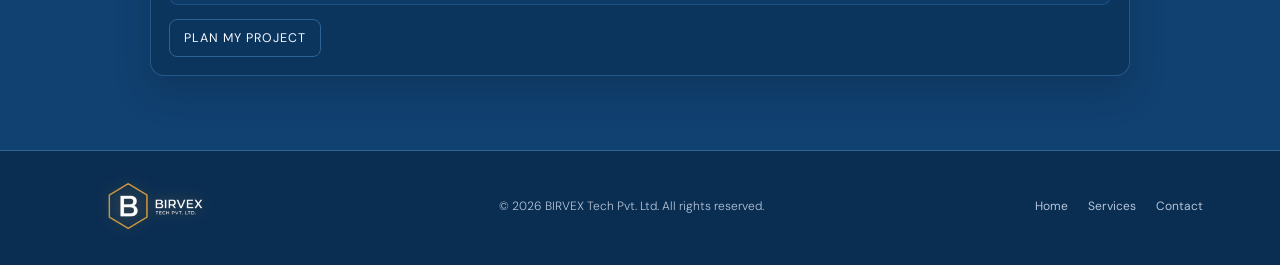
==== commit f08ba116: "Refactor HTML structure and improve formatting for better readability" ====
--- a/index.html
+++ b/index.html
@@ -1,329 +1,290 @@
 ﻿<!DOCTYPE html>
 <html lang="en">
 
-    <head>
-        <meta charset="UTF-8" />
-        <meta name="viewport" content="width=device-width, initial-scale=1.0" />
-        <title>Birvex Tech Pvt. Ltd. | Home</title>
-        <link rel="icon" href="/assets/images/logo.png" type="image/png">
-        <link rel="preconnect" href="https://fonts.googleapis.com">
-        <link rel="stylesheet"
-            href="https://cdnjs.cloudflare.com/ajax/libs/font-awesome/6.5.2/css/all.min.css"
-            crossorigin="anonymous" referrerpolicy="no-referrer" />
-        <link rel="stylesheet"
-            href="https://maxcdn.bootstrapcdn.com/font-awesome/4.5.0/css/font-awesome.min.css"
-            crossorigin="anonymous" referrerpolicy="no-referrer" />
-        <link
-            href="https://fonts.googleapis.com/css2?family=Space+Grotesk:wght@500;600;700;800&family=DM+Sans:wght@300;400;500&display=swap"
-            rel="stylesheet">
-        <link rel="stylesheet" href="/styles/style.css">
-    </head>
-
-    <body>
-        <nav id="nav">
-            <a href="/" class="nav-brand">
-                <img src="/assets/images/logo.png" alt="BIRVEX Tech Pvt. Ltd."
-                    style="height:155px;width:auto;display:block;">
-            </a>
-            <ul class="nav-links">
-                <li><a href="/" class="active">Home</a></li>
-                <li><a href="/services">Services</a></li>
-                <li><a href="/about">About</a></li>
-                <li><a href="/process">Process</a></li>
-                <li><a href="/contact">Contact</a></li>
-                <li> <a href="/team">Team</a></li>
-            </ul>
-            <div class="nav-social">
-                <a href="https://www.facebook.com/profile.php?id=61580804552190"
-                    target="_blank" rel="noopener noreferrer"
-                    aria-label="Facebook"><i
-                        class="fa-brands fa-facebook-f"></i></a>
-                <a href="https://www.linkedin.com/company/birvex-tech-pvt-ltd"
-                    target="_blank" rel="noopener noreferrer"
-                    aria-label="LinkedIn"><i
-                        class="fa-brands fa-linkedin-in"></i></a>
-                <a href="https://www.tiktok.com/@birvextech" target="_blank"
-                    rel="noopener noreferrer"
-                    aria-label="TikTok"><i class="fa-brands fa-tiktok"></i></a>
-                <a
-                    href="https://www.instagram.com/birvextech?igsh=MWQ1cmxmb3Z1YXc5ZA%3D%3D&utm_source=qr"
-                    target="_blank"
-                    rel="noopener noreferrer" aria-label="Instagram"><i
-                        class="fa-brands fa-instagram"></i></a>
-            </div>
-            <a href="/contact" class="nav-cta">Get a Quote</a>
-            <div class="hamburger"
-                id="hbg"><span></span><span></span><span></span></div>
-        </nav>
-
-        <div class="mob-menu" id="mob">
-            <a href="/" class="active" onclick="closeMob()">Home</a>
-            <a href="/services" onclick="closeMob()">Services</a>
-            <a href="/about" onclick="closeMob()">About</a>
-            <a href="/process" onclick="closeMob()">Process</a>
-            <a href="/contact" onclick="closeMob()">Contact</a>
-            <a href="/team" onclick="closeMob()">Team</a>
-            <div class="mob-social">
-                <a href="https://www.facebook.com/profile.php?id=61580804552190"
-                    target="_blank" rel="noopener noreferrer"
-                    aria-label="Facebook"><i
-                        class="fa-brands fa-facebook-f"></i></a>
-                <a href="https://www.linkedin.com/company/birvex-tech-pvt-ltd"
-                    target="_blank" rel="noopener noreferrer"
-                    aria-label="LinkedIn"><i
-                        class="fa-brands fa-linkedin-in"></i></a>
-                <a href="https://www.tiktok.com/@birvextech" target="_blank"
-                    rel="noopener noreferrer"
-                    aria-label="TikTok"><i class="fa-brands fa-tiktok"></i></a>
-                <a
-                    href="https://www.instagram.com/birvextech?igsh=MWQ1cmxmb3Z1YXc5ZA%3D%3D&utm_source=qr"
-                    target="_blank"
-                    rel="noopener noreferrer" aria-label="Instagram"><i
-                        class="fa-brands fa-instagram"></i></a>
-            </div>
-        </div>
-
-        <section class="hero" id="home">
-            <div class="hero-grid"></div>
-            <div class="hero-content">
-                <div class="hero-left">
-                    <div class="hero-pill"><span class="dot"></span>Based in
-                        Kathmandu, Nepal</div>
-                    <h1>We Build <span class="g">Software</span><br>That Works
-                        for You</h1>
+<head>
+    <!-- Google tag (gtag.js) -->
+    <script async src="https://www.googletagmanager.com/gtag/js?id=G-QTSZY4KM24"></script>
+    <script>
+        window.dataLayer = window.dataLayer || [];
+        function gtag() { dataLayer.push(arguments); }
+        gtag('js', new Date());
+
+        gtag('config', 'G-QTSZY4KM24');
+    </script>
+    <meta charset="UTF-8" />
+    <meta name="viewport" content="width=device-width, initial-scale=1.0" />
+    <title>Birvex Tech Pvt. Ltd. | Home</title>
+    <link rel="icon" href="/assets/images/logo.png" type="image/png">
+    <link rel="preconnect" href="https://fonts.googleapis.com">
+    <link rel="stylesheet" href="https://cdnjs.cloudflare.com/ajax/libs/font-awesome/6.5.2/css/all.min.css"
+        crossorigin="anonymous" referrerpolicy="no-referrer" />
+    <link rel="stylesheet" href="https://maxcdn.bootstrapcdn.com/font-awesome/4.5.0/css/font-awesome.min.css"
+        crossorigin="anonymous" referrerpolicy="no-referrer" />
+    <link
+        href="https://fonts.googleapis.com/css2?family=Space+Grotesk:wght@500;600;700;800&family=DM+Sans:wght@300;400;500&display=swap"
+        rel="stylesheet">
+    <link rel="stylesheet" href="/styles/style.css">
+</head>
+
+<body>
+    <nav id="nav">
+        <a href="/" class="nav-brand">
+            <img src="/assets/images/logo.png" alt="BIRVEX Tech Pvt. Ltd."
+                style="height:155px;width:auto;display:block;">
+        </a>
+        <ul class="nav-links">
+            <li><a href="/" class="active">Home</a></li>
+            <li><a href="/services">Services</a></li>
+            <li><a href="/about">About</a></li>
+            <li><a href="/process">Process</a></li>
+            <li><a href="/contact">Contact</a></li>
+            <li> <a href="/team">Team</a></li>
+        </ul>
+        <div class="nav-social">
+            <a href="https://www.facebook.com/profile.php?id=61580804552190" target="_blank" rel="noopener noreferrer"
+                aria-label="Facebook"><i class="fa-brands fa-facebook-f"></i></a>
+            <a href="https://www.linkedin.com/company/birvex-tech-pvt-ltd" target="_blank" rel="noopener noreferrer"
+                aria-label="LinkedIn"><i class="fa-brands fa-linkedin-in"></i></a>
+            <a href="https://www.tiktok.com/@birvextech" target="_blank" rel="noopener noreferrer"
+                aria-label="TikTok"><i class="fa-brands fa-tiktok"></i></a>
+            <a href="https://www.instagram.com/birvextech?igsh=MWQ1cmxmb3Z1YXc5ZA%3D%3D&utm_source=qr" target="_blank"
+                rel="noopener noreferrer" aria-label="Instagram"><i class="fa-brands fa-instagram"></i></a>
+        </div>
+        <a href="/contact" class="nav-cta">Get a Quote</a>
+        <div class="hamburger" id="hbg"><span></span><span></span><span></span></div>
+    </nav>
+
+    <div class="mob-menu" id="mob">
+        <a href="/" class="active" onclick="closeMob()">Home</a>
+        <a href="/services" onclick="closeMob()">Services</a>
+        <a href="/about" onclick="closeMob()">About</a>
+        <a href="/process" onclick="closeMob()">Process</a>
+        <a href="/contact" onclick="closeMob()">Contact</a>
+        <a href="/team" onclick="closeMob()">Team</a>
+        <div class="mob-social">
+            <a href="https://www.facebook.com/profile.php?id=61580804552190" target="_blank" rel="noopener noreferrer"
+                aria-label="Facebook"><i class="fa-brands fa-facebook-f"></i></a>
+            <a href="https://www.linkedin.com/company/birvex-tech-pvt-ltd" target="_blank" rel="noopener noreferrer"
+                aria-label="LinkedIn"><i class="fa-brands fa-linkedin-in"></i></a>
+            <a href="https://www.tiktok.com/@birvextech" target="_blank" rel="noopener noreferrer"
+                aria-label="TikTok"><i class="fa-brands fa-tiktok"></i></a>
+            <a href="https://www.instagram.com/birvextech?igsh=MWQ1cmxmb3Z1YXc5ZA%3D%3D&utm_source=qr" target="_blank"
+                rel="noopener noreferrer" aria-label="Instagram"><i class="fa-brands fa-instagram"></i></a>
+        </div>
+    </div>
+
+    <section class="hero" id="home">
+        <div class="hero-grid"></div>
+        <div class="hero-content">
+            <div class="hero-left">
+                <div class="hero-pill"><span class="dot"></span>Based in
+                    Nepal</div>
+                <h1>We Build <span class="g">Software</span><br>That Works
+                    for You</h1>
+            </div>
+            <div class="hero-right">
+                <p class="hero-sub">BIRVEX Tech Pvt. Ltd. is a young, driven
+                    software and IT services company helping
+                    businesses turn ideas into real digital products.</p>
+                <div class="hero-btns">
+                    <a href="/services" class="btn-p">Our Services</a>
+                    <a href="/contact" class="btn-o">Talk to Us</a>
                 </div>
-                <div class="hero-right">
-                    <p class="hero-sub">BIRVEX Tech Pvt. Ltd. is a young, driven
-                        software and IT services company helping
-                        businesses turn ideas into real digital products.</p>
-                    <div class="hero-btns">
-                        <a href="/services" class="btn-p">Our Services</a>
-                        <a href="/contact" class="btn-o">Talk to Us</a>
-                    </div>
+            </div>
+        </div>
+    </section>
+
+    <section id="about">
+        <div class="about-text about-main reveal d1">
+            <div class="s-tag">Who We Are</div>
+            <h2 class="s-title">A Small Team With<br>Big Ambitions</h2>
+            <p class="s-sub">We are a product-focused software team in
+                Kathmandu helping startups and growing businesses
+                launch practical digital products with speed, clarity, and
+                long-term reliability.</p>
+            <div class="about-highlights">
+                <div class="about-h">
+                    <div class="about-h-title">Business-first mindset</div>
+                    <div class="about-h-sub">We shape tech decisions around
+                        outcomes, not hype.</div>
                 </div>
-            </div>
-        </section>
-
-        <section id="about">
-            <div class="about-text about-main reveal d1">
-                <div class="s-tag">Who We Are</div>
-                <h2 class="s-title">A Small Team With<br>Big Ambitions</h2>
-                <p class="s-sub">We are a product-focused software team in
-                    Kathmandu helping startups and growing businesses
-                    launch practical digital products with speed, clarity, and
-                    long-term reliability.</p>
-                <div class="about-highlights">
-                    <div class="about-h">
-                        <div class="about-h-title">Business-first mindset</div>
-                        <div class="about-h-sub">We shape tech decisions around
-                            outcomes, not hype.</div>
-                    </div>
-                    <div class="about-h">
-                        <div class="about-h-title">Modern engineering</div>
-                        <div class="about-h-sub">Clean architecture, scalable
-                            APIs, and maintainable code.</div>
-                    </div>
+                <div class="about-h">
+                    <div class="about-h-title">Modern engineering</div>
+                    <div class="about-h-sub">Clean architecture, scalable
+                        APIs, and maintainable code.</div>
                 </div>
-                <a href="/about" class="about-side-cta">Read Full About Page</a>
-            </div>
-            <aside class="about-side reveal d2">
-                <div class="about-side-card">
-                    <div class="about-side-title">Explore More</div>
-                    <ul class="about-mini-list">
-                        <li>View all services and delivery models</li>
-                        <li>See our process from idea to launch</li>
-                        <li>Contact us for a discovery call</li>
-                    </ul>
-                    <a href="/process" class="about-side-cta">See Our
-                        Process</a>
-                </div>
-            </aside>
-        </section>
-
-        <section id="home-extra">
-            <div class="extra-head reveal">
-                <div class="s-tag">Featured Work</div>
-                <h2 class="s-title">What We Usually Build<br>For Clients Like
-                    You</h2>
-                <p class="s-sub">A quick view of common builds, delivery
-                    windows, and what happens after launch so you know
-                    exactly what to expect from our team.</p>
-            </div>
-
-            <div class="extra-grid">
-                <article class="extra-card reveal">
-                    <div class="extra-label">Startup MVP</div>
-                    <h3>Service Marketplace Platform</h3>
-                    <p>Designed and delivered a web platform with role-based
-                        dashboards, booking flow, and payment-ready
-                        backend architecture for future scaling.</p>
-                    <ul>
-                        <li>Stack: React, Node.js, PostgreSQL</li>
-                        <li>Outcome: Faster launch and cleaner operations</li>
-                        <li>Focus: Better user journey from first click to
-                            checkout</li>
-                    </ul>
-                </article>
-
-                <article class="extra-card reveal d1">
-                    <div class="extra-label">Business Automation</div>
-                    <h3>Internal Sales and Inventory System</h3>
-                    <p>Replaced spreadsheet-based workflows with a custom
-                        dashboard that unified sales entries, stock
-                        movement, and reporting in one secure system.</p>
-                    <ul>
-                        <li>Stack: Next.js, Express, MongoDB</li>
-                        <li>Outcome: Reduced manual errors and reporting
-                            delays</li>
-                        <li>Focus: Centralized team workflow and decision
-                            visibility</li>
-                    </ul>
-                </article>
-
-                <article class="extra-card reveal d2">
-                    <div class="extra-label">Product Upgrade</div>
-                    <h3>Legacy Platform Modernization</h3>
-                    <p>Refactored a slow and fragile legacy codebase into
-                        modular services with better performance,
-                        deployment confidence, and cleaner release cycles.</p>
-                    <ul>
-                        <li>Stack: TypeScript, API Layer, Cloud Hosting</li>
-                        <li>Outcome: Faster page load and easier
-                            maintenance</li>
-                        <li>Focus: Stronger architecture for long-term
-                            growth</li>
-                    </ul>
-                </article>
-            </div>
-        </section>
-
-        <section id="home-clients">
-            <div class="clients-head reveal">
-                <div class="s-tag">Our Clients</div>
-                <h2 class="s-title">Trusted by Teams Across Different
-                    Company</h2>
-                <p class="s-sub">Replace these logo placeholders with your real
-                    client images. The row scrolls automatically
-                    from right to left.</p>
-            </div>
-
-            <div class="clients-marquee reveal d1" aria-label="Client logos">
-                <div class="clients-track">
-                    <div class="client-logo"><img
-                            src="/assets/images/skilled_nepali.png"
-                            alt="Client 1"></div>
-                    <div class="client-logo"><img
-                            src="/assets/images/magnificnet .png"
-                            alt="Client 2"></div>
-                    <div class="client-logo"><img
-                            src="/assets/images/skilled_nepali.png"
-                            alt="Client 3"></div>
-                    <div class="client-logo"><img
-                            src="/assets/images/magnificnet .png"
-                            alt="Client 4"></div>
-                    <div class="client-logo"><img
-                            src="/assets/images/skilled_nepali.png"
-                            alt="Client 5"></div>
-                    <div class="client-logo"><img
-                            src="/assets/images/magnificnet .png"
-                            alt="Client 6"></div>
-
-                    <div class="client-logo"><img
-                            src="/assets/images/skilled_nepali.png"
-                            alt="Client 1"></div>
-                    <div class="client-logo"><img
-                            src="/assets/images/magnificnet .png"
-                            alt="Client 2"></div>
-                    <div class="client-logo"><img
-                            src="/assets/images/skilled_nepali.png"
-                            alt="Client 3"></div>
-                    <div class="client-logo"><img
-                            src="/assets/images/magnificnet .png"
-                            alt="Client 4"></div>
-                    <div class="client-logo"><img
-                            src="/assets/images/skilled_nepali.png"
-                            alt="Client 5"></div>
-                    <div class="client-logo"><img
-                            src="/assets/images/magnificnet .png"
-                            alt="Client 6"></div>
-                </div>
-            </div>
-        </section>
-
-        <section id="home-faq">
-            <div class="faq-head reveal">
-                <div class="s-tag">Questions</div>
-                <h2 class="s-title">Frequently Asked Questions</h2>
-                <p class="s-sub">Clear answers before we start so you can move
-                    ahead with confidence.</p>
-            </div>
-            <div class="faq-shell reveal d1">
-                <div class="faq-grid">
-                    <details>
-                        <summary><span>Can we start with a small phase
-                                first?</span> <i
-                                class="fa-solid fa-chevron-down faq-dd-icon"></i></summary>
-                        <p>Yes. We can begin with an MVP, prototype, or one
-                            focused module and expand after validation.</p>
-                    </details>
-                    <details>
-                        <summary><span>Do you provide ongoing support?</span> <i
-                                class="fa-solid fa-chevron-down faq-dd-icon"></i></summary>
-                        <p>Yes. We offer support windows after launch for bug
-                            fixes, improvements, and feature expansion.
-                        </p>
-                    </details>
-                    <details>
-                        <summary><span>Will I get regular progress
-                                updates?</span> <i
-                                class="fa-solid fa-chevron-down faq-dd-icon"></i></summary>
-                        <p>Yes. We share weekly updates with completed tasks,
-                            demos, and next sprint goals.</p>
-                    </details>
-                    <details>
-                        <summary><span>Can you work with our existing
-                                product?</span> <i
-                                class="fa-solid fa-chevron-down faq-dd-icon"></i></summary>
-                        <p>Yes. We can audit your current codebase, improve
-                            critical modules, and then scale feature
-                            delivery.</p>
-                    </details>
-                </div>
-                <a href="/contact" class="about-side-cta">Plan My Project</a>
-            </div>
-        </section>
-
-        <div class="floating_btn">
-            <a target="_blank" href="https://wa.me/9867396900"
-                rel="noopener noreferrer" aria-label="WhatsApp">
-                <div class="contact_icon">
-                    <i class="fa fa-whatsapp my-float"></i>
-                </div>
-            </a>
-
-        </div>
-        <footer>
-            <div class="ft-brand">
-                <img src="/assets/images/logo.png" alt="BIRVEX Tech Pvt. Ltd."
-                    style="height:70px;width:auto;display:block;filter:drop-shadow(0 0 8px rgba(243,171,45,0.35));">
-            </div>
-
-            <span class="ft-copy">&copy; 2026 BIRVEX Tech Pvt. Ltd. All rights
-                reserved.</span>
-            <div class="ft-links">
-                <a href="/">Home</a><a href="/services">Services</a><a
-                    href="/contact">Contact</a>
-            </div>
-        </footer>
-
-        <div class="toast-wrap" id="toastWrap"></div>
-
-        <script src="/scripts/main.js"></script>
-    </body>
-
-    <!--Start of Tawk.to Script-->
-    <!--Start of Tawk.to Script-->
-    <script type="text/javascript">
+            </div>
+            <a href="/about" class="about-side-cta">Read Full About Page</a>
+        </div>
+        <aside class="about-side reveal d2">
+            <div class="about-side-card">
+                <div class="about-side-title">Explore More</div>
+                <ul class="about-mini-list">
+                    <li>View all services and delivery models</li>
+                    <li>See our process from idea to launch</li>
+                    <li>Contact us for a discovery call</li>
+                </ul>
+                <a href="/process" class="about-side-cta">See Our
+                    Process</a>
+            </div>
+        </aside>
+    </section>
+
+    <section id="home-extra">
+        <div class="extra-head reveal">
+            <div class="s-tag">Featured Work</div>
+            <h2 class="s-title">What We Usually Build<br>For Clients Like
+                You</h2>
+            <p class="s-sub">A quick view of common builds, delivery
+                windows, and what happens after launch so you know
+                exactly what to expect from our team.</p>
+        </div>
+
+        <div class="extra-grid">
+            <article class="extra-card reveal">
+                <div class="extra-label">Startup MVP</div>
+                <h3>Service Marketplace Platform</h3>
+                <p>Designed and delivered a web platform with role-based
+                    dashboards, booking flow, and payment-ready
+                    backend architecture for future scaling.</p>
+                <ul>
+                    <li>Stack: React, Node.js, PostgreSQL</li>
+                    <li>Outcome: Faster launch and cleaner operations</li>
+                    <li>Focus: Better user journey from first click to
+                        checkout</li>
+                </ul>
+            </article>
+
+            <article class="extra-card reveal d1">
+                <div class="extra-label">Business Automation</div>
+                <h3>Internal Sales and Inventory System</h3>
+                <p>Replaced spreadsheet-based workflows with a custom
+                    dashboard that unified sales entries, stock
+                    movement, and reporting in one secure system.</p>
+                <ul>
+                    <li>Stack: Next.js, Express, MongoDB</li>
+                    <li>Outcome: Reduced manual errors and reporting
+                        delays</li>
+                    <li>Focus: Centralized team workflow and decision
+                        visibility</li>
+                </ul>
+            </article>
+
+            <article class="extra-card reveal d2">
+                <div class="extra-label">Product Upgrade</div>
+                <h3>Legacy Platform Modernization</h3>
+                <p>Refactored a slow and fragile legacy codebase into
+                    modular services with better performance,
+                    deployment confidence, and cleaner release cycles.</p>
+                <ul>
+                    <li>Stack: TypeScript, API Layer, Cloud Hosting</li>
+                    <li>Outcome: Faster page load and easier
+                        maintenance</li>
+                    <li>Focus: Stronger architecture for long-term
+                        growth</li>
+                </ul>
+            </article>
+        </div>
+    </section>
+
+    <section id="home-clients">
+        <div class="clients-head reveal">
+            <div class="s-tag">Our Clients</div>
+            <h2 class="s-title">Trusted by Teams Across Different
+                Company</h2>
+            <p class="s-sub">Replace these logo placeholders with your real
+                client images. The row scrolls automatically
+                from right to left.</p>
+        </div>
+
+        <div class="clients-marquee reveal d1" aria-label="Client logos">
+            <div class="clients-track">
+                <div class="client-logo"><img src="/assets/images/skilled_nepali.png" alt="Client 1"></div>
+                <div class="client-logo"><img src="/assets/images/magnificnet .png" alt="Client 2"></div>
+                <div class="client-logo"><img src="/assets/images/skilled_nepali.png" alt="Client 3"></div>
+                <div class="client-logo"><img src="/assets/images/magnificnet .png" alt="Client 4"></div>
+                <div class="client-logo"><img src="/assets/images/skilled_nepali.png" alt="Client 5"></div>
+                <div class="client-logo"><img src="/assets/images/magnificnet .png" alt="Client 6"></div>
+
+                <div class="client-logo"><img src="/assets/images/skilled_nepali.png" alt="Client 1"></div>
+                <div class="client-logo"><img src="/assets/images/magnificnet .png" alt="Client 2"></div>
+                <div class="client-logo"><img src="/assets/images/skilled_nepali.png" alt="Client 3"></div>
+                <div class="client-logo"><img src="/assets/images/magnificnet .png" alt="Client 4"></div>
+                <div class="client-logo"><img src="/assets/images/skilled_nepali.png" alt="Client 5"></div>
+                <div class="client-logo"><img src="/assets/images/magnificnet .png" alt="Client 6"></div>
+            </div>
+        </div>
+    </section>
+
+    <section id="home-faq">
+        <div class="faq-head reveal">
+            <div class="s-tag">Questions</div>
+            <h2 class="s-title">Frequently Asked Questions</h2>
+            <p class="s-sub">Clear answers before we start so you can move
+                ahead with confidence.</p>
+        </div>
+        <div class="faq-shell reveal d1">
+            <div class="faq-grid">
+                <details>
+                    <summary><span>Can we start with a small phase
+                            first?</span> <i class="fa-solid fa-chevron-down faq-dd-icon"></i></summary>
+                    <p>Yes. We can begin with an MVP, prototype, or one
+                        focused module and expand after validation.</p>
+                </details>
+                <details>
+                    <summary><span>Do you provide ongoing support?</span> <i
+                            class="fa-solid fa-chevron-down faq-dd-icon"></i></summary>
+                    <p>Yes. We offer support windows after launch for bug
+                        fixes, improvements, and feature expansion.
+                    </p>
+                </details>
+                <details>
+                    <summary><span>Will I get regular progress
+                            updates?</span> <i class="fa-solid fa-chevron-down faq-dd-icon"></i></summary>
+                    <p>Yes. We share weekly updates with completed tasks,
+                        demos, and next sprint goals.</p>
+                </details>
+                <details>
+                    <summary><span>Can you work with our existing
+                            product?</span> <i class="fa-solid fa-chevron-down faq-dd-icon"></i></summary>
+                    <p>Yes. We can audit your current codebase, improve
+                        critical modules, and then scale feature
+                        delivery.</p>
+                </details>
+            </div>
+            <a href="/contact" class="about-side-cta">Plan My Project</a>
+        </div>
+    </section>
+
+    <div class="floating_btn">
+        <a target="_blank" href="https://wa.me/9867396900" rel="noopener noreferrer" aria-label="WhatsApp">
+            <div class="contact_icon">
+                <i class="fa fa-whatsapp my-float"></i>
+            </div>
+        </a>
+
+    </div>
+    <footer>
+        <div class="ft-brand">
+            <img src="/assets/images/logo.png" alt="BIRVEX Tech Pvt. Ltd."
+                style="height:70px;width:auto;display:block;filter:drop-shadow(0 0 8px rgba(243,171,45,0.35));">
+        </div>
+
+        <span class="ft-copy">&copy; 2026 BIRVEX Tech Pvt. Ltd. All rights
+            reserved.</span>
+        <div class="ft-links">
+            <a href="/">Home</a><a href="/services">Services</a><a href="/contact">Contact</a>
+        </div>
+    </footer>
+
+    <div class="toast-wrap" id="toastWrap"></div>
+
+    <script src="/scripts/main.js"></script>
+</body>
+
+<!--Start of Tawk.to Script-->
+<!--Start of Tawk.to Script-->
+<script type="text/javascript">
     var Tawk_API = Tawk_API || {}, Tawk_LoadStart = new Date();
     (function () {
         var s1 = document.createElement("script"), s0 = document.getElementsByTagName("script")[0];
@@ -334,7 +295,7 @@
         s0.parentNode.insertBefore(s1, s0);
     })();
 </script>
-    <!--End of Tawk.to Script-->
-    <!--End of Tawk.to Script-->
+<!--End of Tawk.to Script-->
+<!--End of Tawk.to Script-->
 
 </html>
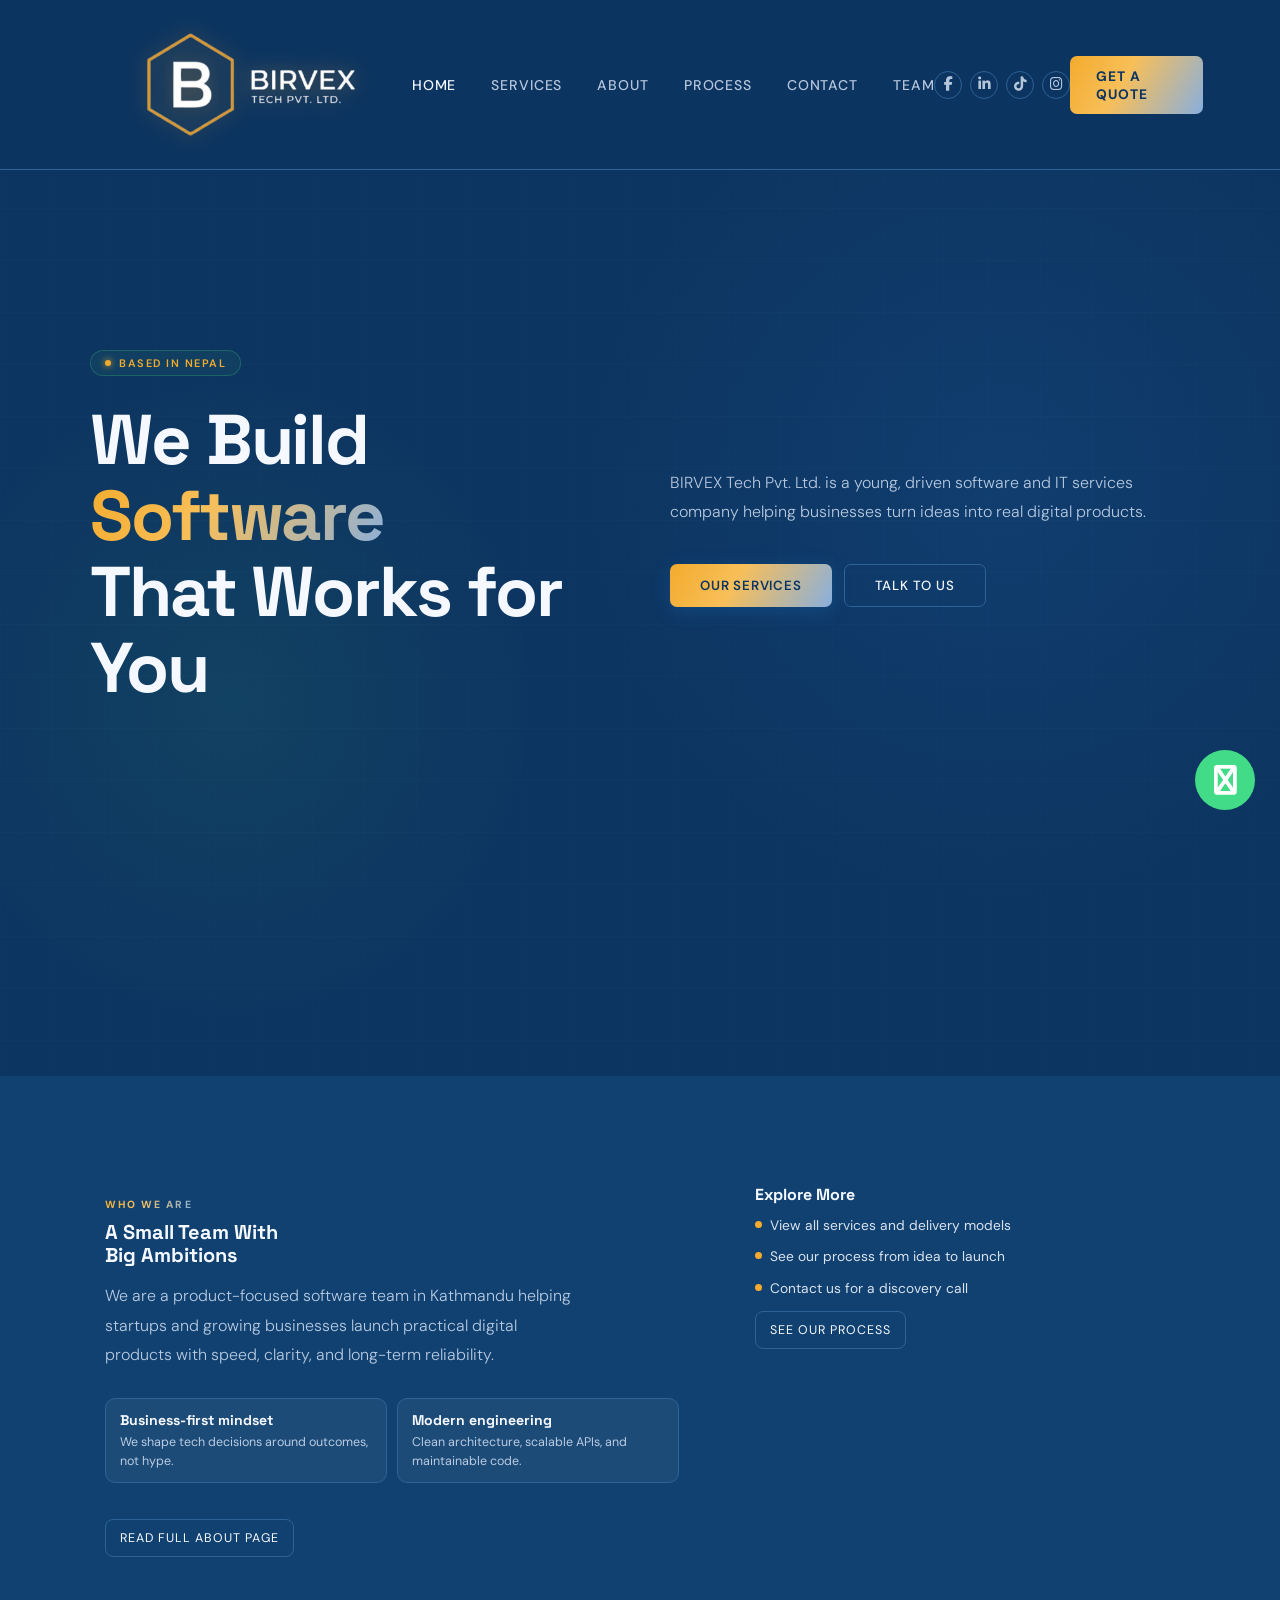
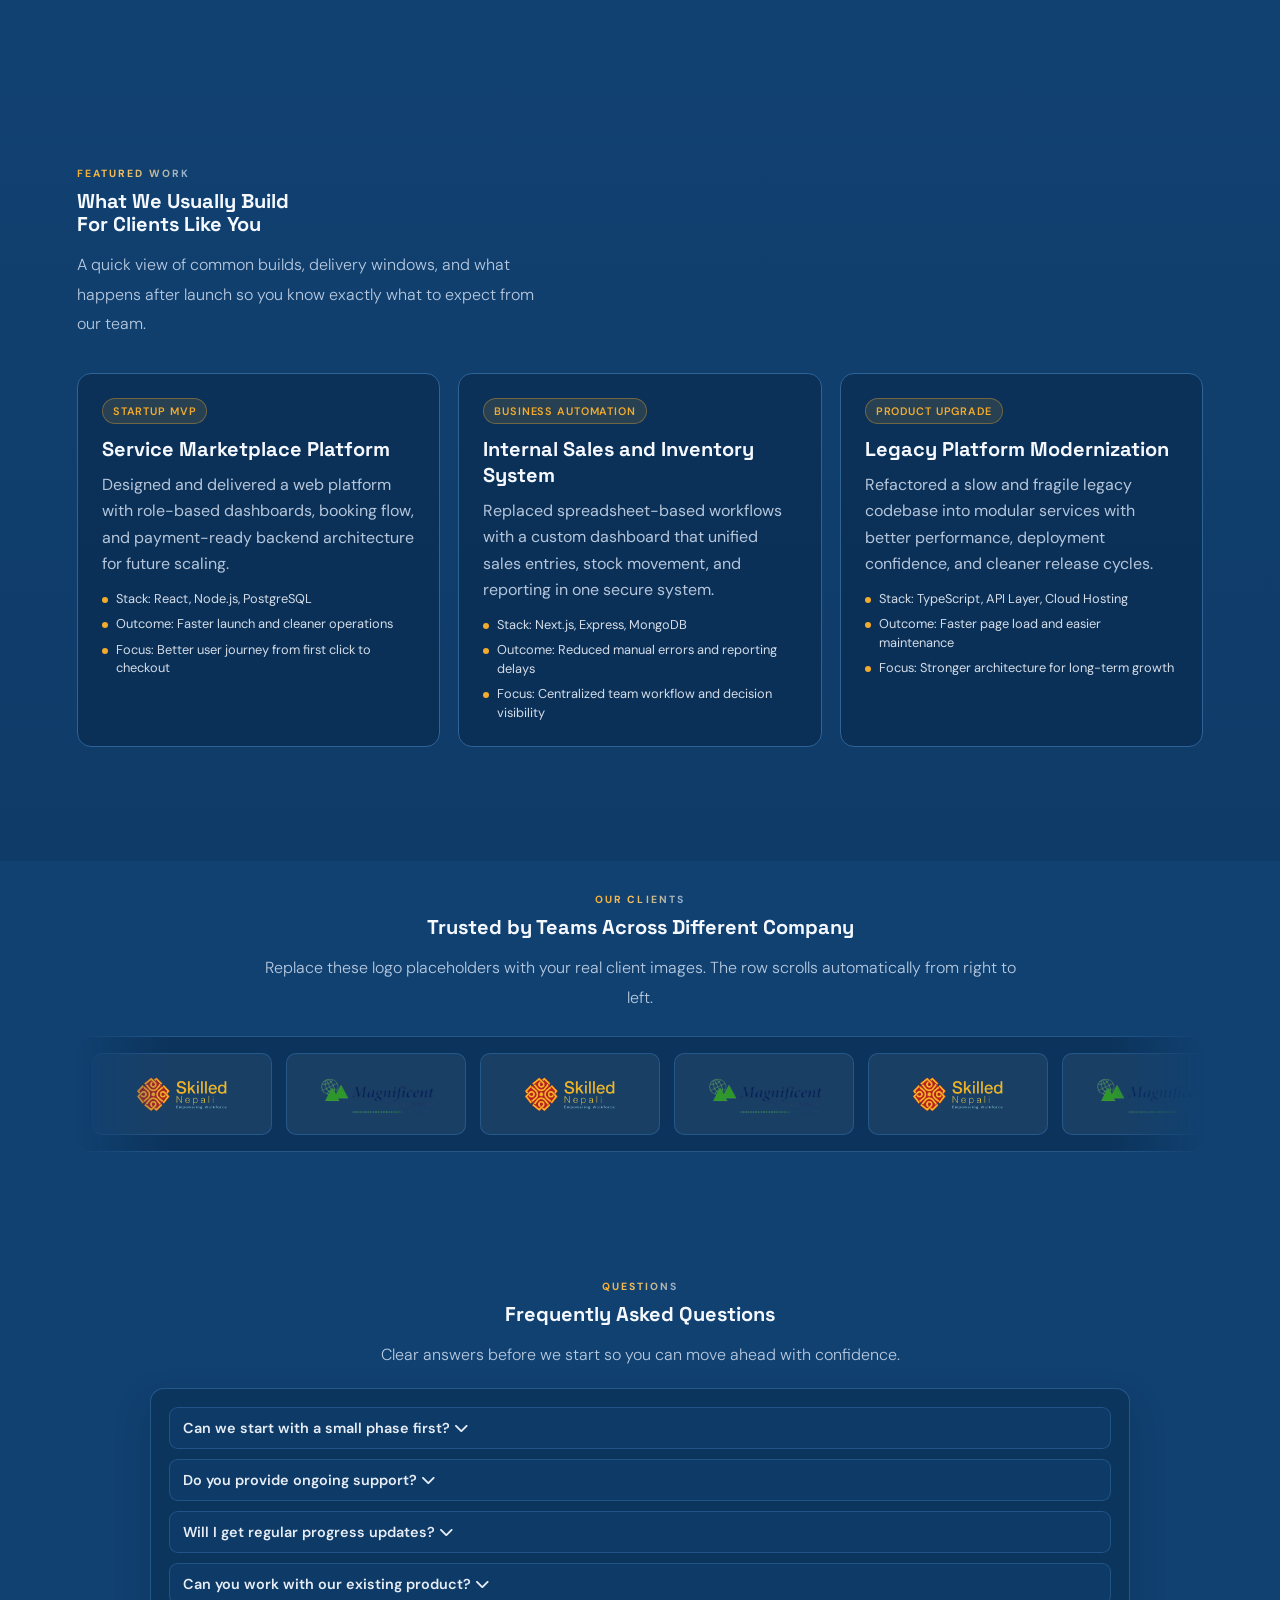
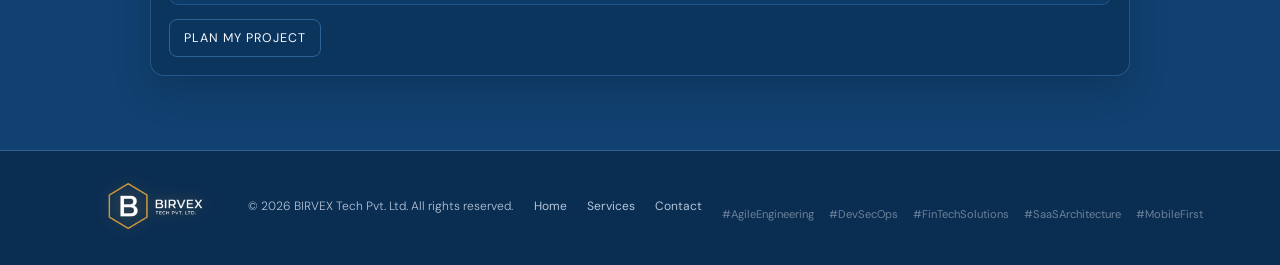
==== commit c5bcb01c: "feat: improve SEO with canonical tags, meta descriptions, schema markup, and site configuration file" ====
--- a/index.html
+++ b/index.html
@@ -1,4 +1,4 @@
-﻿<!DOCTYPE html>
+<!DOCTYPE html>
 <html lang="en">
 
 <head>
@@ -13,17 +13,94 @@
     </script>
     <meta charset="UTF-8" />
     <meta name="viewport" content="width=device-width, initial-scale=1.0" />
-    <title>Birvex Tech Pvt. Ltd. | Home</title>
+    <title>Birvex Tech | Software Development & IT Services in Nepal</title>
+    <meta name="description" content="Birvex Tech Pvt. Ltd. is a leading software development company in Kathmandu, Nepal. We provide custom web apps, mobile apps, and IT consulting for startups." />
+    <link rel="canonical" href="https://birvex.tech/" />
     <link rel="icon" href="/assets/images/logo.png" type="image/png">
+
+    <!-- Open Graph for Social Media -->
+    <meta property="og:title" content="Birvex Tech | Software Development & IT Services" />
+    <meta property="og:description" content="Helping businesses turn ideas into real digital products with custom software and IT solutions." />
+    <meta property="og:image" content="https://birvex.tech/assets/images/logo.png" />
+    <meta property="og:url" content="https://birvex.tech/" />
+    <meta property="og:type" content="website" />
+
     <link rel="preconnect" href="https://fonts.googleapis.com">
     <link rel="stylesheet" href="https://cdnjs.cloudflare.com/ajax/libs/font-awesome/6.5.2/css/all.min.css"
-        crossorigin="anonymous" referrerpolicy="no-referrer" />
-    <link rel="stylesheet" href="https://maxcdn.bootstrapcdn.com/font-awesome/4.5.0/css/font-awesome.min.css"
         crossorigin="anonymous" referrerpolicy="no-referrer" />
     <link
         href="https://fonts.googleapis.com/css2?family=Space+Grotesk:wght@500;600;700;800&family=DM+Sans:wght@300;400;500&display=swap"
         rel="stylesheet">
     <link rel="stylesheet" href="/styles/style.css">
+
+    <!-- JSON-LD Schema Markup -->
+    <script type="application/ld+json">
+    [
+      {
+        "@context": "https://schema.org",
+        "@type": "Organization",
+        "name": "Birvex Tech Pvt. Ltd.",
+        "url": "https://birvex.tech/",
+        "logo": "https://birvex.tech/assets/images/logo.png",
+        "sameAs": [
+          "https://www.facebook.com/profile.php?id=61580804552190",
+          "https://www.linkedin.com/company/birvex-tech-pvt-ltd",
+          "https://www.tiktok.com/@birvextech",
+          "https://www.instagram.com/birvextech"
+        ],
+        "contactPoint": {
+          "@type": "ContactPoint",
+          "telephone": "+977-9867396900",
+          "contactType": "customer service",
+          "areaServed": "NP",
+          "availableLanguage": ["en", "ne"]
+        }
+      },
+      {
+        "@context": "https://schema.org",
+        "@type": "BreadcrumbList",
+        "itemListElement": [{
+          "@type": "ListItem",
+          "position": 1,
+          "name": "Home",
+          "item": "https://birvex.tech/"
+        }]
+      },
+      {
+        "@context": "https://schema.org",
+        "@type": "FAQPage",
+        "mainEntity": [{
+          "@type": "Question",
+          "name": "Can we start with a small phase first?",
+          "acceptedAnswer": {
+            "@type": "Answer",
+            "text": "Yes. We can begin with an MVP, prototype, or one focused module and expand after validation."
+          }
+        }, {
+          "@type": "Question",
+          "name": "Do you provide ongoing support?",
+          "acceptedAnswer": {
+            "@type": "Answer",
+            "text": "Yes. We offer support windows after launch for bug fixes, improvements, and feature expansion."
+          }
+        }, {
+          "@type": "Question",
+          "name": "Will I get regular progress updates?",
+          "acceptedAnswer": {
+            "@type": "Answer",
+            "text": "Yes. We share weekly updates with completed tasks, demos, and next sprint goals."
+          }
+        }, {
+          "@type": "Question",
+          "name": "Can you work with our existing product?",
+          "acceptedAnswer": {
+            "@type": "Answer",
+            "text": "Yes. We can audit your current codebase, improve critical modules, and then scale feature delivery."
+          }
+        }]
+      }
+    ]
+    </script>
 </head>
 
 <body>
@@ -51,7 +128,7 @@
                 rel="noopener noreferrer" aria-label="Instagram"><i class="fa-brands fa-instagram"></i></a>
         </div>
         <a href="/contact" class="nav-cta">Get a Quote</a>
-        <div class="hamburger" id="hbg"><span></span><span></span><span></span></div>
+        <div class="hamburger" id="hbg" aria-label="Toggle Navigation" aria-expanded="false" aria-controls="mob"><span></span><span></span><span></span></div>
     </nav>
 
     <div class="mob-menu" id="mob">
@@ -199,19 +276,19 @@
 
         <div class="clients-marquee reveal d1" aria-label="Client logos">
             <div class="clients-track">
-                <div class="client-logo"><img src="/assets/images/skilled_nepali.png" alt="Client 1"></div>
-                <div class="client-logo"><img src="/assets/images/magnificnet .png" alt="Client 2"></div>
-                <div class="client-logo"><img src="/assets/images/skilled_nepali.png" alt="Client 3"></div>
-                <div class="client-logo"><img src="/assets/images/magnificnet .png" alt="Client 4"></div>
-                <div class="client-logo"><img src="/assets/images/skilled_nepali.png" alt="Client 5"></div>
-                <div class="client-logo"><img src="/assets/images/magnificnet .png" alt="Client 6"></div>
-
-                <div class="client-logo"><img src="/assets/images/skilled_nepali.png" alt="Client 1"></div>
-                <div class="client-logo"><img src="/assets/images/magnificnet .png" alt="Client 2"></div>
-                <div class="client-logo"><img src="/assets/images/skilled_nepali.png" alt="Client 3"></div>
-                <div class="client-logo"><img src="/assets/images/magnificnet .png" alt="Client 4"></div>
-                <div class="client-logo"><img src="/assets/images/skilled_nepali.png" alt="Client 5"></div>
-                <div class="client-logo"><img src="/assets/images/magnificnet .png" alt="Client 6"></div>
+                <div class="client-logo"><img src="/assets/images/skilled_nepali.png" alt="Skilled Nepali Logo" loading="lazy" width="150" height="72"></div>
+                <div class="client-logo"><img src="/assets/images/magnificnet .png" alt="Magnificnet Logo" loading="lazy" width="150" height="72"></div>
+                <div class="client-logo"><img src="/assets/images/skilled_nepali.png" alt="Skilled Nepali Logo" loading="lazy" width="150" height="72"></div>
+                <div class="client-logo"><img src="/assets/images/magnificnet .png" alt="Magnificnet Logo" loading="lazy" width="150" height="72"></div>
+                <div class="client-logo"><img src="/assets/images/skilled_nepali.png" alt="Skilled Nepali Logo" loading="lazy" width="150" height="72"></div>
+                <div class="client-logo"><img src="/assets/images/magnificnet .png" alt="Magnificnet Logo" loading="lazy" width="150" height="72"></div>
+
+                <div class="client-logo"><img src="/assets/images/skilled_nepali.png" alt="Skilled Nepali Logo" loading="lazy" width="150" height="72"></div>
+                <div class="client-logo"><img src="/assets/images/magnificnet .png" alt="Magnificnet Logo" loading="lazy" width="150" height="72"></div>
+                <div class="client-logo"><img src="/assets/images/skilled_nepali.png" alt="Skilled Nepali Logo" loading="lazy" width="150" height="72"></div>
+                <div class="client-logo"><img src="/assets/images/magnificnet .png" alt="Magnificnet Logo" loading="lazy" width="150" height="72"></div>
+                <div class="client-logo"><img src="/assets/images/skilled_nepali.png" alt="Skilled Nepali Logo" loading="lazy" width="150" height="72"></div>
+                <div class="client-logo"><img src="/assets/images/magnificnet .png" alt="Magnificnet Logo" loading="lazy" width="150" height="72"></div>
             </div>
         </div>
     </section>
@@ -275,6 +352,13 @@
         <div class="ft-links">
             <a href="/">Home</a><a href="/services">Services</a><a href="/contact">Contact</a>
         </div>
+        <div class="ft-topics" style="margin-top: 15px; font-size: 0.7rem; color: rgba(255,255,255,0.4); display: flex; gap: 15px; flex-wrap: wrap; justify-content: center;">
+            <span>#AgileEngineering</span>
+            <span>#DevSecOps</span>
+            <span>#FinTechSolutions</span>
+            <span>#SaaSArchitecture</span>
+            <span>#MobileFirst</span>
+        </div>
     </footer>
 
     <div class="toast-wrap" id="toastWrap"></div>
--- a/styles/style.css
+++ b/styles/style.css
@@ -1626,6 +1626,61 @@
     color: var(--muted);
 }
 
+.home-image-modal {
+    position: fixed;
+    inset: 0;
+    z-index: 220;
+    background: rgba(21, 47, 99, 0.78);
+    display: grid;
+    place-items: center;
+    opacity: 0;
+    transition: opacity 0.18s ease;
+    padding: 20px;
+}
+
+.home-image-modal.show {
+    opacity: 1;
+}
+
+.home-image-modal-card {
+    position: relative;
+    width: min(700px, 92vw);
+    border-radius: 14px;
+    border: 1px solid rgba(243, 171, 45, 0.45);
+    background: #152f63;
+    box-shadow: 0 26px 80px rgba(0, 0, 0, 0.42);
+    overflow: hidden;
+}
+
+.home-image-modal-image {
+    display: block;
+    width: 100%;
+    height: auto;
+    max-height: 82vh;
+    object-fit: contain;
+    background: #152f63;
+}
+
+.home-image-modal-close {
+    position: absolute;
+    top: 8px;
+    right: 10px;
+    width: 34px;
+    height: 34px;
+    border: 0;
+    border-radius: 999px;
+    font-size: 1.65rem;
+    line-height: 1;
+    cursor: pointer;
+    color: #ffffff;
+    background: rgba(21, 47, 99, 0.72);
+    transition: background 0.2s ease;
+}
+
+.home-image-modal-close:hover {
+    background: rgba(243, 171, 45, 0.88);
+}
+
 /* REVEAL */
 .reveal {
     opacity: 0;
@@ -1904,6 +1959,7 @@
     .hero-content {
         flex-direction: column;
         gap: 32px;
+        height: 50vh;
     }
 
     .hero-left,
@@ -1993,6 +2049,14 @@
     .toast {
         min-width: 0;
         max-width: none;
+    }
+
+    .home-image-modal {
+        padding: 14px;
+    }
+
+    .home-image-modal-card {
+        width: 100%;
     }
 
     footer {
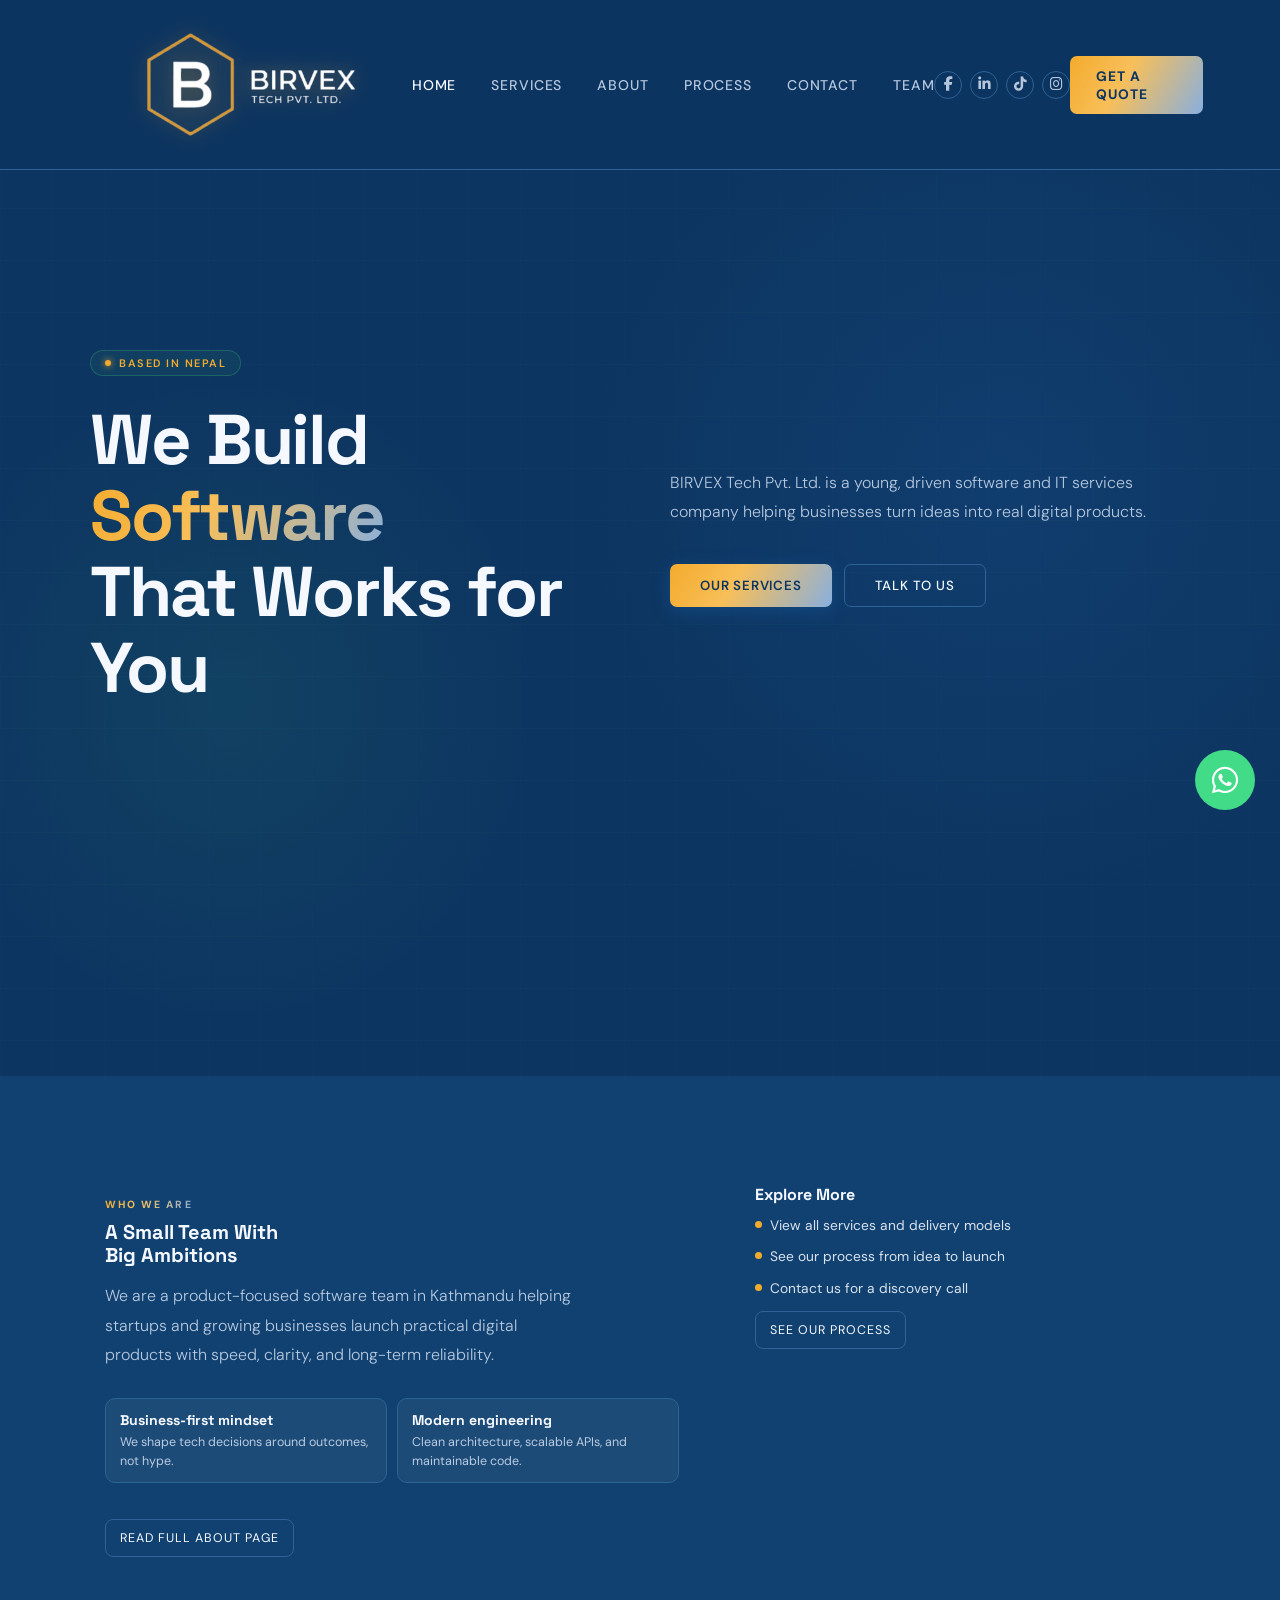
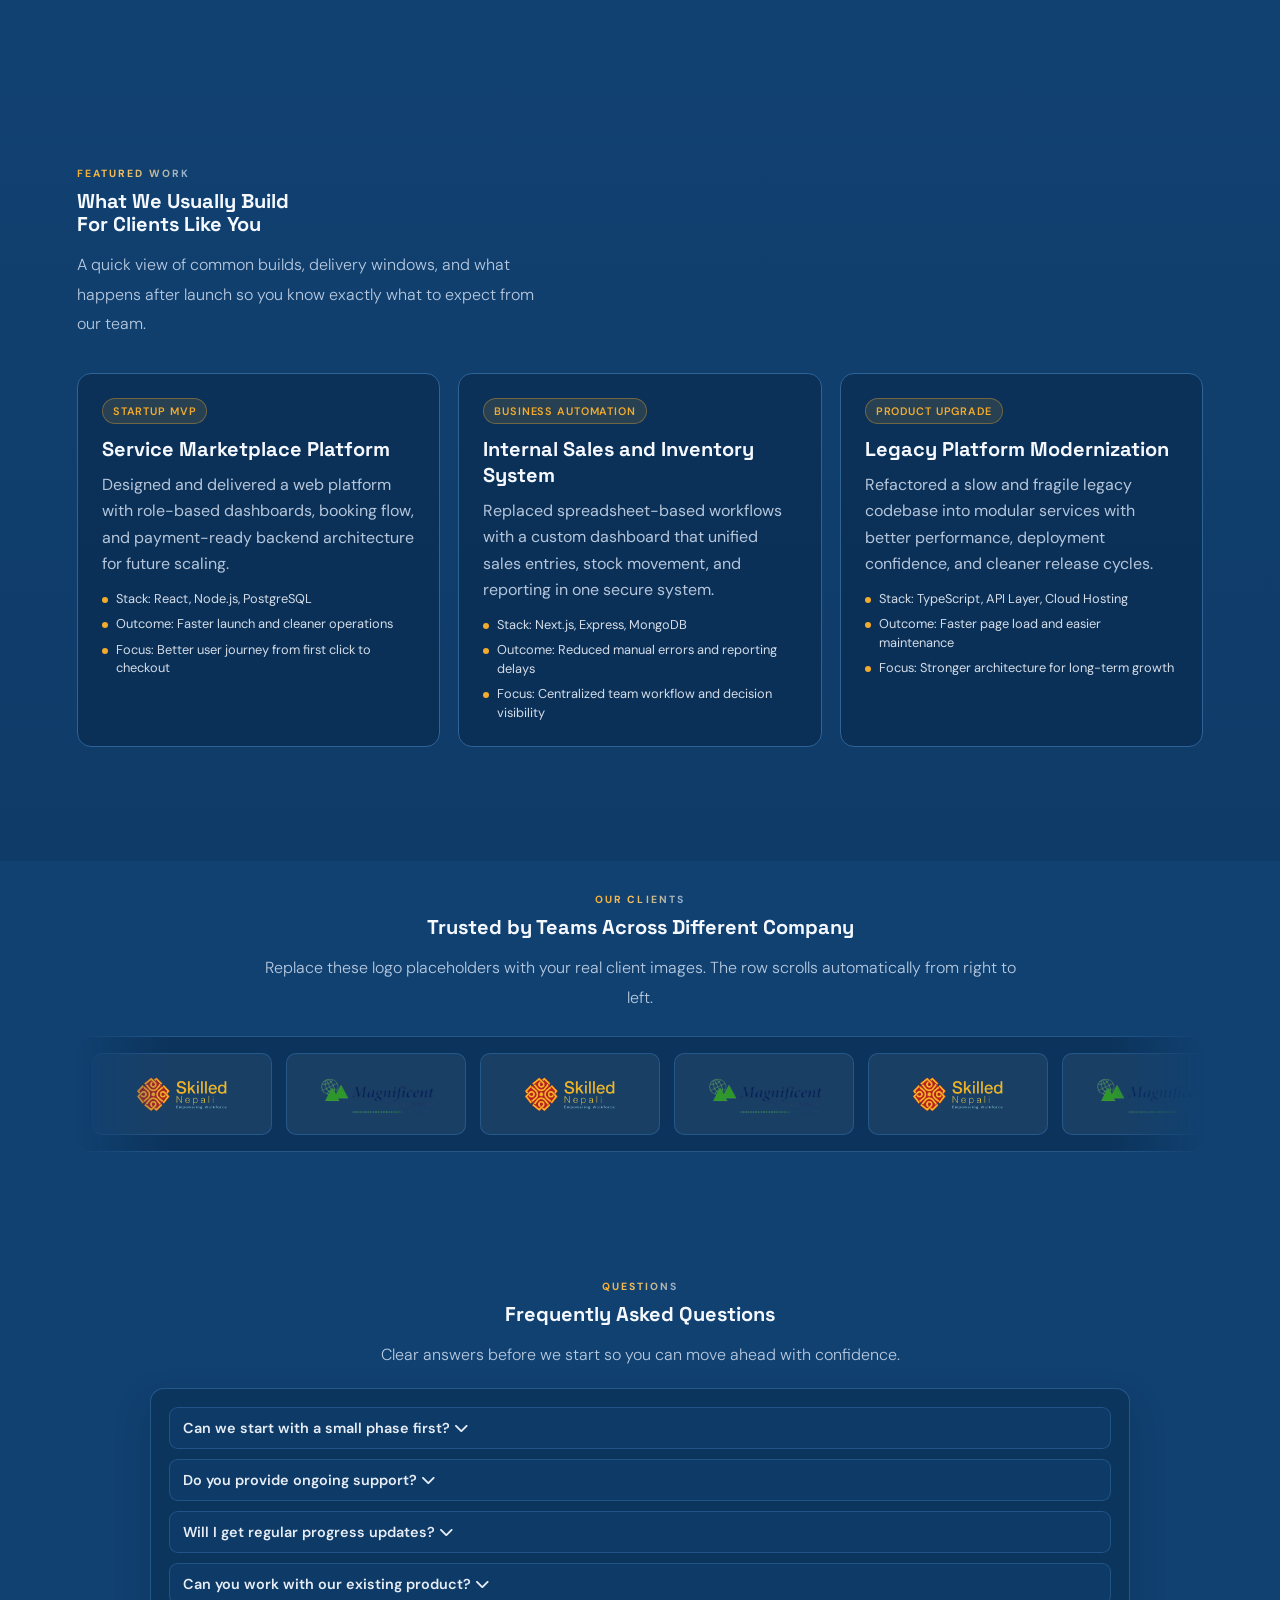
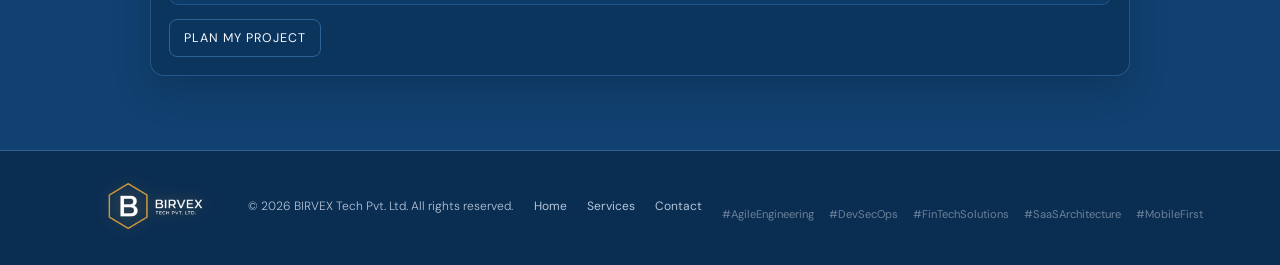
==== commit 46609e24: "fix: update WhatsApp icon class to fa-brands across all pages" ====
--- a/index.html
+++ b/index.html
@@ -336,7 +336,7 @@
     <div class="floating_btn">
         <a target="_blank" href="https://wa.me/9867396900" rel="noopener noreferrer" aria-label="WhatsApp">
             <div class="contact_icon">
-                <i class="fa fa-whatsapp my-float"></i>
+                <i class="fa-brands fa-whatsapp my-float"></i>
             </div>
         </a>
 
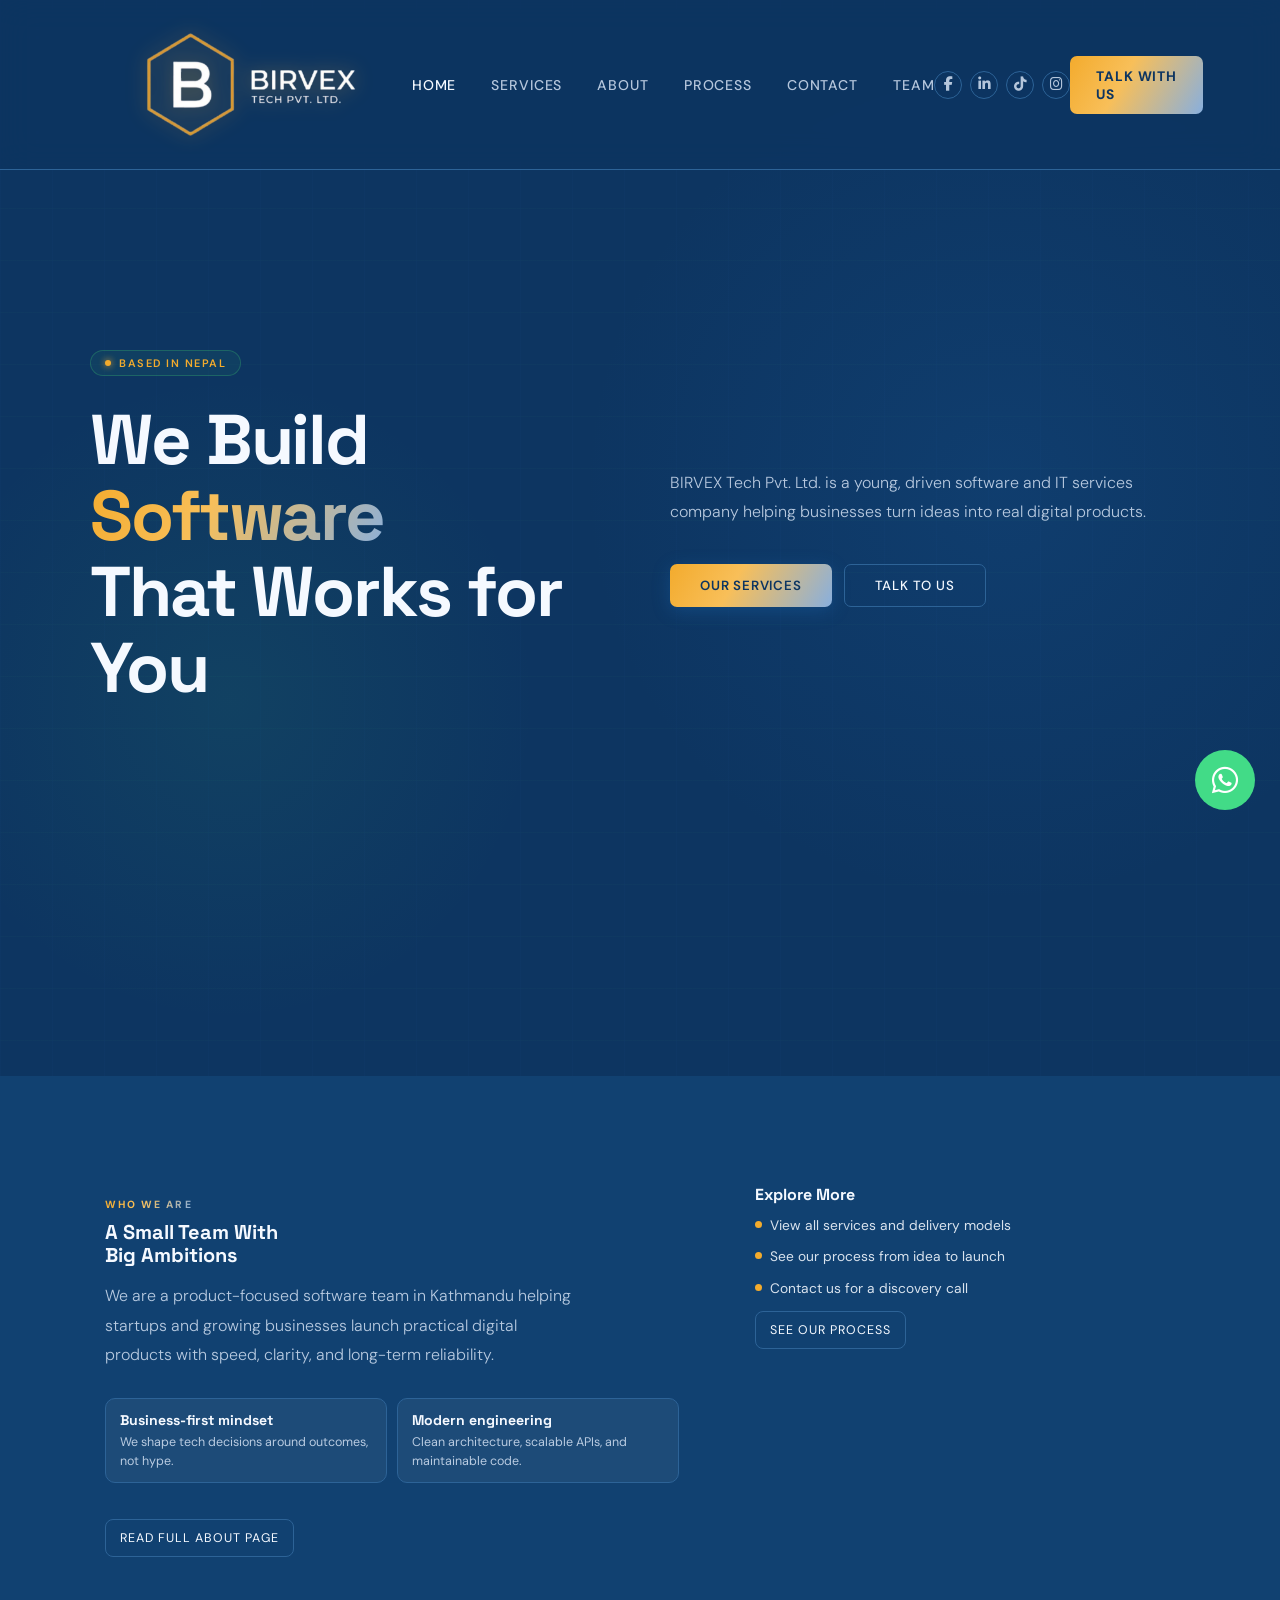
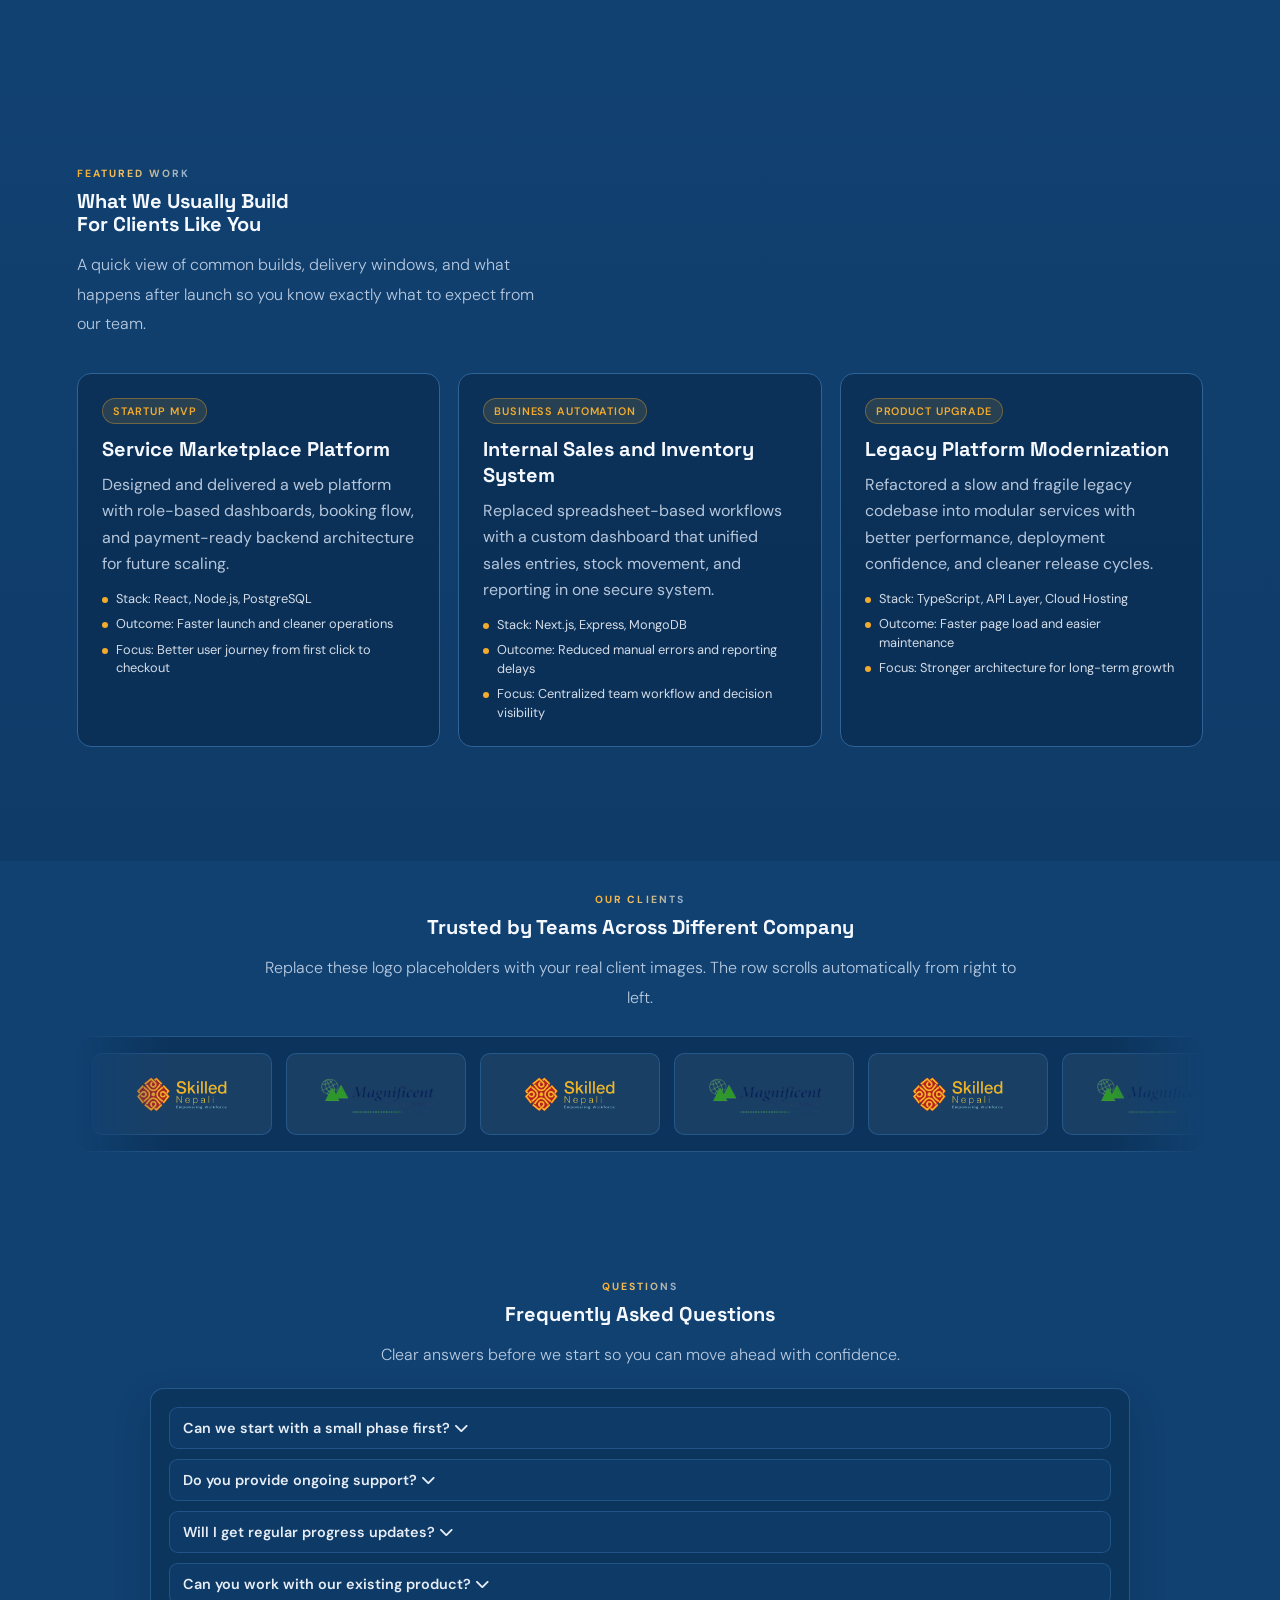
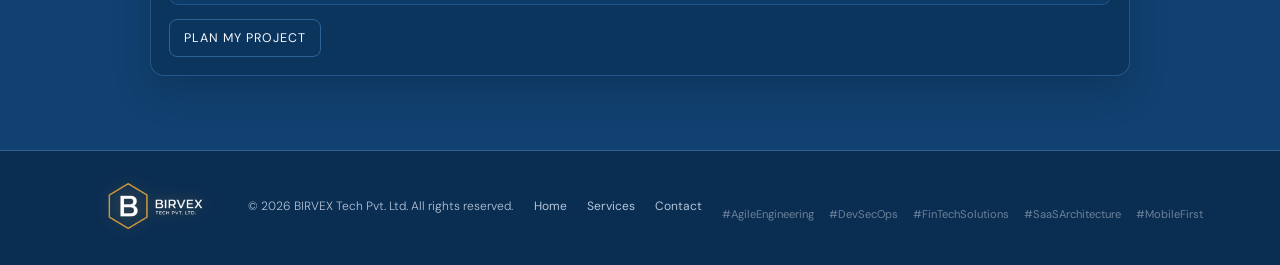
==== commit cc9694b0: "fix: clean up HTML formatting and improve code readability" ====
--- a/index.html
+++ b/index.html
@@ -1,40 +1,46 @@
-<!DOCTYPE html>
+﻿<!DOCTYPE html>
 <html lang="en">
 
-<head>
-    <!-- Google tag (gtag.js) -->
-    <script async src="https://www.googletagmanager.com/gtag/js?id=G-QTSZY4KM24"></script>
-    <script>
+    <head>
+        <!-- Google tag (gtag.js) -->
+        <script async
+            src="https://www.googletagmanager.com/gtag/js?id=G-QTSZY4KM24"></script>
+        <script>
         window.dataLayer = window.dataLayer || [];
         function gtag() { dataLayer.push(arguments); }
         gtag('js', new Date());
 
         gtag('config', 'G-QTSZY4KM24');
     </script>
-    <meta charset="UTF-8" />
-    <meta name="viewport" content="width=device-width, initial-scale=1.0" />
-    <title>Birvex Tech | Software Development & IT Services in Nepal</title>
-    <meta name="description" content="Birvex Tech Pvt. Ltd. is a leading software development company in Kathmandu, Nepal. We provide custom web apps, mobile apps, and IT consulting for startups." />
-    <link rel="canonical" href="https://birvex.tech/" />
-    <link rel="icon" href="/assets/images/logo.png" type="image/png">
-
-    <!-- Open Graph for Social Media -->
-    <meta property="og:title" content="Birvex Tech | Software Development & IT Services" />
-    <meta property="og:description" content="Helping businesses turn ideas into real digital products with custom software and IT solutions." />
-    <meta property="og:image" content="https://birvex.tech/assets/images/logo.png" />
-    <meta property="og:url" content="https://birvex.tech/" />
-    <meta property="og:type" content="website" />
-
-    <link rel="preconnect" href="https://fonts.googleapis.com">
-    <link rel="stylesheet" href="https://cdnjs.cloudflare.com/ajax/libs/font-awesome/6.5.2/css/all.min.css"
-        crossorigin="anonymous" referrerpolicy="no-referrer" />
-    <link
-        href="https://fonts.googleapis.com/css2?family=Space+Grotesk:wght@500;600;700;800&family=DM+Sans:wght@300;400;500&display=swap"
-        rel="stylesheet">
-    <link rel="stylesheet" href="/styles/style.css">
-
-    <!-- JSON-LD Schema Markup -->
-    <script type="application/ld+json">
+        <meta charset="UTF-8" />
+        <meta name="viewport" content="width=device-width, initial-scale=1.0" />
+        <title>Birvex Tech | Software Development & IT Services in Nepal</title>
+        <meta name="description"
+            content="Birvex Tech Pvt. Ltd. is a leading software development company in Kathmandu, Nepal. We provide custom web apps, mobile apps, and IT consulting for startups." />
+        <link rel="canonical" href="https://birvex.tech/" />
+        <link rel="icon" href="/assets/images/logo.png" type="image/png">
+
+        <!-- Open Graph for Social Media -->
+        <meta property="og:title"
+            content="Birvex Tech | Software Development & IT Services" />
+        <meta property="og:description"
+            content="Helping businesses turn ideas into real digital products with custom software and IT solutions." />
+        <meta property="og:image"
+            content="https://birvex.tech/assets/images/logo.png" />
+        <meta property="og:url" content="https://birvex.tech/" />
+        <meta property="og:type" content="website" />
+
+        <link rel="preconnect" href="https://fonts.googleapis.com">
+        <link rel="stylesheet"
+            href="https://cdnjs.cloudflare.com/ajax/libs/font-awesome/6.5.2/css/all.min.css"
+            crossorigin="anonymous" referrerpolicy="no-referrer" />
+        <link
+            href="https://fonts.googleapis.com/css2?family=Space+Grotesk:wght@500;600;700;800&family=DM+Sans:wght@300;400;500&display=swap"
+            rel="stylesheet">
+        <link rel="stylesheet" href="/styles/style.css">
+
+        <!-- JSON-LD Schema Markup -->
+        <script type="application/ld+json">
     [
       {
         "@context": "https://schema.org",
@@ -101,274 +107,334 @@
       }
     ]
     </script>
-</head>
-
-<body>
-    <nav id="nav">
-        <a href="/" class="nav-brand">
-            <img src="/assets/images/logo.png" alt="BIRVEX Tech Pvt. Ltd."
-                style="height:155px;width:auto;display:block;">
-        </a>
-        <ul class="nav-links">
-            <li><a href="/" class="active">Home</a></li>
-            <li><a href="/services">Services</a></li>
-            <li><a href="/about">About</a></li>
-            <li><a href="/process">Process</a></li>
-            <li><a href="/contact">Contact</a></li>
-            <li> <a href="/team">Team</a></li>
-        </ul>
-        <div class="nav-social">
-            <a href="https://www.facebook.com/profile.php?id=61580804552190" target="_blank" rel="noopener noreferrer"
-                aria-label="Facebook"><i class="fa-brands fa-facebook-f"></i></a>
-            <a href="https://www.linkedin.com/company/birvex-tech-pvt-ltd" target="_blank" rel="noopener noreferrer"
-                aria-label="LinkedIn"><i class="fa-brands fa-linkedin-in"></i></a>
-            <a href="https://www.tiktok.com/@birvextech" target="_blank" rel="noopener noreferrer"
-                aria-label="TikTok"><i class="fa-brands fa-tiktok"></i></a>
-            <a href="https://www.instagram.com/birvextech?igsh=MWQ1cmxmb3Z1YXc5ZA%3D%3D&utm_source=qr" target="_blank"
-                rel="noopener noreferrer" aria-label="Instagram"><i class="fa-brands fa-instagram"></i></a>
+    </head>
+
+    <body>
+        <nav id="nav">
+            <a href="/" class="nav-brand">
+                <img src="/assets/images/logo.png" alt="BIRVEX Tech Pvt. Ltd."
+                    style="height:155px;width:auto;display:block;">
+            </a>
+            <ul class="nav-links">
+                <li><a href="/" class="active">Home</a></li>
+                <li><a href="/services">Services</a></li>
+                <li><a href="/about">About</a></li>
+                <li><a href="/process">Process</a></li>
+                <li><a href="/contact">Contact</a></li>
+                <li> <a href="/team">Team</a></li>
+            </ul>
+            <div class="nav-social">
+                <a href="https://www.facebook.com/profile.php?id=61580804552190"
+                    target="_blank" rel="noopener noreferrer"
+                    aria-label="Facebook"><i
+                        class="fa-brands fa-facebook-f"></i></a>
+                <a href="https://www.linkedin.com/company/birvex-tech-pvt-ltd"
+                    target="_blank" rel="noopener noreferrer"
+                    aria-label="LinkedIn"><i
+                        class="fa-brands fa-linkedin-in"></i></a>
+                <a href="https://www.tiktok.com/@birvextech" target="_blank"
+                    rel="noopener noreferrer"
+                    aria-label="TikTok"><i class="fa-brands fa-tiktok"></i></a>
+                <a
+                    href="https://www.instagram.com/birvextech?igsh=MWQ1cmxmb3Z1YXc5ZA%3D%3D&utm_source=qr"
+                    target="_blank"
+                    rel="noopener noreferrer" aria-label="Instagram"><i
+                        class="fa-brands fa-instagram"></i></a>
+            </div>
+            <a href="/contact" class="nav-cta">Talk with Us</a>
+            <div class="hamburger" id="hbg" aria-label="Toggle Navigation"
+                aria-expanded="false"
+                aria-controls="mob"><span></span><span></span><span></span></div>
+        </nav>
+
+        <div class="mob-menu" id="mob">
+            <a href="/" class="active" onclick="closeMob()">Home</a>
+            <a href="/services" onclick="closeMob()">Services</a>
+            <a href="/about" onclick="closeMob()">About</a>
+            <a href="/process" onclick="closeMob()">Process</a>
+            <a href="/contact" onclick="closeMob()">Contact</a>
+            <a href="/team" onclick="closeMob()">Team</a>
+            <div class="mob-social">
+                <a href="https://www.facebook.com/profile.php?id=61580804552190"
+                    target="_blank" rel="noopener noreferrer"
+                    aria-label="Facebook"><i
+                        class="fa-brands fa-facebook-f"></i></a>
+                <a href="https://www.linkedin.com/company/birvex-tech-pvt-ltd"
+                    target="_blank" rel="noopener noreferrer"
+                    aria-label="LinkedIn"><i
+                        class="fa-brands fa-linkedin-in"></i></a>
+                <a href="https://www.tiktok.com/@birvextech" target="_blank"
+                    rel="noopener noreferrer"
+                    aria-label="TikTok"><i class="fa-brands fa-tiktok"></i></a>
+                <a
+                    href="https://www.instagram.com/birvextech?igsh=MWQ1cmxmb3Z1YXc5ZA%3D%3D&utm_source=qr"
+                    target="_blank"
+                    rel="noopener noreferrer" aria-label="Instagram"><i
+                        class="fa-brands fa-instagram"></i></a>
+            </div>
         </div>
-        <a href="/contact" class="nav-cta">Get a Quote</a>
-        <div class="hamburger" id="hbg" aria-label="Toggle Navigation" aria-expanded="false" aria-controls="mob"><span></span><span></span><span></span></div>
-    </nav>
-
-    <div class="mob-menu" id="mob">
-        <a href="/" class="active" onclick="closeMob()">Home</a>
-        <a href="/services" onclick="closeMob()">Services</a>
-        <a href="/about" onclick="closeMob()">About</a>
-        <a href="/process" onclick="closeMob()">Process</a>
-        <a href="/contact" onclick="closeMob()">Contact</a>
-        <a href="/team" onclick="closeMob()">Team</a>
-        <div class="mob-social">
-            <a href="https://www.facebook.com/profile.php?id=61580804552190" target="_blank" rel="noopener noreferrer"
-                aria-label="Facebook"><i class="fa-brands fa-facebook-f"></i></a>
-            <a href="https://www.linkedin.com/company/birvex-tech-pvt-ltd" target="_blank" rel="noopener noreferrer"
-                aria-label="LinkedIn"><i class="fa-brands fa-linkedin-in"></i></a>
-            <a href="https://www.tiktok.com/@birvextech" target="_blank" rel="noopener noreferrer"
-                aria-label="TikTok"><i class="fa-brands fa-tiktok"></i></a>
-            <a href="https://www.instagram.com/birvextech?igsh=MWQ1cmxmb3Z1YXc5ZA%3D%3D&utm_source=qr" target="_blank"
-                rel="noopener noreferrer" aria-label="Instagram"><i class="fa-brands fa-instagram"></i></a>
+
+        <section class="hero" id="home">
+            <div class="hero-grid"></div>
+            <div class="hero-content">
+                <div class="hero-left">
+                    <div class="hero-pill"><span class="dot"></span>Based in
+                        Nepal</div>
+                    <h1>We Build <span class="g">Software</span><br>That Works
+                        for You</h1>
+                </div>
+                <div class="hero-right">
+                    <p class="hero-sub">BIRVEX Tech Pvt. Ltd. is a young, driven
+                        software and IT services company helping
+                        businesses turn ideas into real digital products.</p>
+                    <div class="hero-btns">
+                        <a href="/services" class="btn-p">Our Services</a>
+                        <a href="/contact" class="btn-o">Talk to Us</a>
+                    </div>
+                </div>
+            </div>
+        </section>
+
+        <section id="about">
+            <div class="about-text about-main reveal d1">
+                <div class="s-tag">Who We Are</div>
+                <h2 class="s-title">A Small Team With<br>Big Ambitions</h2>
+                <p class="s-sub">We are a product-focused software team in
+                    Kathmandu helping startups and growing businesses
+                    launch practical digital products with speed, clarity, and
+                    long-term reliability.</p>
+                <div class="about-highlights">
+                    <div class="about-h">
+                        <div class="about-h-title">Business-first mindset</div>
+                        <div class="about-h-sub">We shape tech decisions around
+                            outcomes, not hype.</div>
+                    </div>
+                    <div class="about-h">
+                        <div class="about-h-title">Modern engineering</div>
+                        <div class="about-h-sub">Clean architecture, scalable
+                            APIs, and maintainable code.</div>
+                    </div>
+                </div>
+                <a href="/about" class="about-side-cta">Read Full About Page</a>
+            </div>
+            <aside class="about-side reveal d2">
+                <div class="about-side-card">
+                    <div class="about-side-title">Explore More</div>
+                    <ul class="about-mini-list">
+                        <li>View all services and delivery models</li>
+                        <li>See our process from idea to launch</li>
+                        <li>Contact us for a discovery call</li>
+                    </ul>
+                    <a href="/process" class="about-side-cta">See Our
+                        Process</a>
+                </div>
+            </aside>
+        </section>
+
+        <section id="home-extra">
+            <div class="extra-head reveal">
+                <div class="s-tag">Featured Work</div>
+                <h2 class="s-title">What We Usually Build<br>For Clients Like
+                    You</h2>
+                <p class="s-sub">A quick view of common builds, delivery
+                    windows, and what happens after launch so you know
+                    exactly what to expect from our team.</p>
+            </div>
+
+            <div class="extra-grid">
+                <article class="extra-card reveal">
+                    <div class="extra-label">Startup MVP</div>
+                    <h3>Service Marketplace Platform</h3>
+                    <p>Designed and delivered a web platform with role-based
+                        dashboards, booking flow, and payment-ready
+                        backend architecture for future scaling.</p>
+                    <ul>
+                        <li>Stack: React, Node.js, PostgreSQL</li>
+                        <li>Outcome: Faster launch and cleaner operations</li>
+                        <li>Focus: Better user journey from first click to
+                            checkout</li>
+                    </ul>
+                </article>
+
+                <article class="extra-card reveal d1">
+                    <div class="extra-label">Business Automation</div>
+                    <h3>Internal Sales and Inventory System</h3>
+                    <p>Replaced spreadsheet-based workflows with a custom
+                        dashboard that unified sales entries, stock
+                        movement, and reporting in one secure system.</p>
+                    <ul>
+                        <li>Stack: Next.js, Express, MongoDB</li>
+                        <li>Outcome: Reduced manual errors and reporting
+                            delays</li>
+                        <li>Focus: Centralized team workflow and decision
+                            visibility</li>
+                    </ul>
+                </article>
+
+                <article class="extra-card reveal d2">
+                    <div class="extra-label">Product Upgrade</div>
+                    <h3>Legacy Platform Modernization</h3>
+                    <p>Refactored a slow and fragile legacy codebase into
+                        modular services with better performance,
+                        deployment confidence, and cleaner release cycles.</p>
+                    <ul>
+                        <li>Stack: TypeScript, API Layer, Cloud Hosting</li>
+                        <li>Outcome: Faster page load and easier
+                            maintenance</li>
+                        <li>Focus: Stronger architecture for long-term
+                            growth</li>
+                    </ul>
+                </article>
+            </div>
+        </section>
+
+        <section id="home-clients">
+            <div class="clients-head reveal">
+                <div class="s-tag">Our Clients</div>
+                <h2 class="s-title">Trusted by Teams Across Different
+                    Company</h2>
+                <p class="s-sub">Replace these logo placeholders with your real
+                    client images. The row scrolls automatically
+                    from right to left.</p>
+            </div>
+
+            <div class="clients-marquee reveal d1" aria-label="Client logos">
+                <div class="clients-track">
+                    <div class="client-logo"><img
+                            src="/assets/images/skilled_nepali.png"
+                            alt="Skilled Nepali Logo" loading="lazy" width="150"
+                            height="72"></div>
+                    <div class="client-logo"><img
+                            src="/assets/images/magnificnet .png"
+                            alt="Magnificnet Logo" loading="lazy" width="150"
+                            height="72"></div>
+                    <div class="client-logo"><img
+                            src="/assets/images/skilled_nepali.png"
+                            alt="Skilled Nepali Logo" loading="lazy" width="150"
+                            height="72"></div>
+                    <div class="client-logo"><img
+                            src="/assets/images/magnificnet .png"
+                            alt="Magnificnet Logo" loading="lazy" width="150"
+                            height="72"></div>
+                    <div class="client-logo"><img
+                            src="/assets/images/skilled_nepali.png"
+                            alt="Skilled Nepali Logo" loading="lazy" width="150"
+                            height="72"></div>
+                    <div class="client-logo"><img
+                            src="/assets/images/magnificnet .png"
+                            alt="Magnificnet Logo" loading="lazy" width="150"
+                            height="72"></div>
+
+                    <div class="client-logo"><img
+                            src="/assets/images/skilled_nepali.png"
+                            alt="Skilled Nepali Logo" loading="lazy" width="150"
+                            height="72"></div>
+                    <div class="client-logo"><img
+                            src="/assets/images/magnificnet .png"
+                            alt="Magnificnet Logo" loading="lazy" width="150"
+                            height="72"></div>
+                    <div class="client-logo"><img
+                            src="/assets/images/skilled_nepali.png"
+                            alt="Skilled Nepali Logo" loading="lazy" width="150"
+                            height="72"></div>
+                    <div class="client-logo"><img
+                            src="/assets/images/magnificnet .png"
+                            alt="Magnificnet Logo" loading="lazy" width="150"
+                            height="72"></div>
+                    <div class="client-logo"><img
+                            src="/assets/images/skilled_nepali.png"
+                            alt="Skilled Nepali Logo" loading="lazy" width="150"
+                            height="72"></div>
+                    <div class="client-logo"><img
+                            src="/assets/images/magnificnet .png"
+                            alt="Magnificnet Logo" loading="lazy" width="150"
+                            height="72"></div>
+                </div>
+            </div>
+        </section>
+
+        <section id="home-faq">
+            <div class="faq-head reveal">
+                <div class="s-tag">Questions</div>
+                <h2 class="s-title">Frequently Asked Questions</h2>
+                <p class="s-sub">Clear answers before we start so you can move
+                    ahead with confidence.</p>
+            </div>
+            <div class="faq-shell reveal d1">
+                <div class="faq-grid">
+                    <details>
+                        <summary><span>Can we start with a small phase
+                                first?</span> <i
+                                class="fa-solid fa-chevron-down faq-dd-icon"></i></summary>
+                        <p>Yes. We can begin with an MVP, prototype, or one
+                            focused module and expand after validation.</p>
+                    </details>
+                    <details>
+                        <summary><span>Do you provide ongoing support?</span> <i
+                                class="fa-solid fa-chevron-down faq-dd-icon"></i></summary>
+                        <p>Yes. We offer support windows after launch for bug
+                            fixes, improvements, and feature expansion.
+                        </p>
+                    </details>
+                    <details>
+                        <summary><span>Will I get regular progress
+                                updates?</span> <i
+                                class="fa-solid fa-chevron-down faq-dd-icon"></i></summary>
+                        <p>Yes. We share weekly updates with completed tasks,
+                            demos, and next sprint goals.</p>
+                    </details>
+                    <details>
+                        <summary><span>Can you work with our existing
+                                product?</span> <i
+                                class="fa-solid fa-chevron-down faq-dd-icon"></i></summary>
+                        <p>Yes. We can audit your current codebase, improve
+                            critical modules, and then scale feature
+                            delivery.</p>
+                    </details>
+                </div>
+                <a href="/contact" class="about-side-cta">Plan My Project</a>
+            </div>
+        </section>
+
+        <div class="floating_btn">
+            <a target="_blank" href="https://wa.me/9867396900"
+                rel="noopener noreferrer" aria-label="WhatsApp">
+                <div class="contact_icon">
+                    <i class="fa-brands fa-whatsapp my-float"></i>
+                </div>
+            </a>
+
         </div>
-    </div>
-
-    <section class="hero" id="home">
-        <div class="hero-grid"></div>
-        <div class="hero-content">
-            <div class="hero-left">
-                <div class="hero-pill"><span class="dot"></span>Based in
-                    Nepal</div>
-                <h1>We Build <span class="g">Software</span><br>That Works
-                    for You</h1>
-            </div>
-            <div class="hero-right">
-                <p class="hero-sub">BIRVEX Tech Pvt. Ltd. is a young, driven
-                    software and IT services company helping
-                    businesses turn ideas into real digital products.</p>
-                <div class="hero-btns">
-                    <a href="/services" class="btn-p">Our Services</a>
-                    <a href="/contact" class="btn-o">Talk to Us</a>
-                </div>
-            </div>
-        </div>
-    </section>
-
-    <section id="about">
-        <div class="about-text about-main reveal d1">
-            <div class="s-tag">Who We Are</div>
-            <h2 class="s-title">A Small Team With<br>Big Ambitions</h2>
-            <p class="s-sub">We are a product-focused software team in
-                Kathmandu helping startups and growing businesses
-                launch practical digital products with speed, clarity, and
-                long-term reliability.</p>
-            <div class="about-highlights">
-                <div class="about-h">
-                    <div class="about-h-title">Business-first mindset</div>
-                    <div class="about-h-sub">We shape tech decisions around
-                        outcomes, not hype.</div>
-                </div>
-                <div class="about-h">
-                    <div class="about-h-title">Modern engineering</div>
-                    <div class="about-h-sub">Clean architecture, scalable
-                        APIs, and maintainable code.</div>
-                </div>
-            </div>
-            <a href="/about" class="about-side-cta">Read Full About Page</a>
-        </div>
-        <aside class="about-side reveal d2">
-            <div class="about-side-card">
-                <div class="about-side-title">Explore More</div>
-                <ul class="about-mini-list">
-                    <li>View all services and delivery models</li>
-                    <li>See our process from idea to launch</li>
-                    <li>Contact us for a discovery call</li>
-                </ul>
-                <a href="/process" class="about-side-cta">See Our
-                    Process</a>
-            </div>
-        </aside>
-    </section>
-
-    <section id="home-extra">
-        <div class="extra-head reveal">
-            <div class="s-tag">Featured Work</div>
-            <h2 class="s-title">What We Usually Build<br>For Clients Like
-                You</h2>
-            <p class="s-sub">A quick view of common builds, delivery
-                windows, and what happens after launch so you know
-                exactly what to expect from our team.</p>
-        </div>
-
-        <div class="extra-grid">
-            <article class="extra-card reveal">
-                <div class="extra-label">Startup MVP</div>
-                <h3>Service Marketplace Platform</h3>
-                <p>Designed and delivered a web platform with role-based
-                    dashboards, booking flow, and payment-ready
-                    backend architecture for future scaling.</p>
-                <ul>
-                    <li>Stack: React, Node.js, PostgreSQL</li>
-                    <li>Outcome: Faster launch and cleaner operations</li>
-                    <li>Focus: Better user journey from first click to
-                        checkout</li>
-                </ul>
-            </article>
-
-            <article class="extra-card reveal d1">
-                <div class="extra-label">Business Automation</div>
-                <h3>Internal Sales and Inventory System</h3>
-                <p>Replaced spreadsheet-based workflows with a custom
-                    dashboard that unified sales entries, stock
-                    movement, and reporting in one secure system.</p>
-                <ul>
-                    <li>Stack: Next.js, Express, MongoDB</li>
-                    <li>Outcome: Reduced manual errors and reporting
-                        delays</li>
-                    <li>Focus: Centralized team workflow and decision
-                        visibility</li>
-                </ul>
-            </article>
-
-            <article class="extra-card reveal d2">
-                <div class="extra-label">Product Upgrade</div>
-                <h3>Legacy Platform Modernization</h3>
-                <p>Refactored a slow and fragile legacy codebase into
-                    modular services with better performance,
-                    deployment confidence, and cleaner release cycles.</p>
-                <ul>
-                    <li>Stack: TypeScript, API Layer, Cloud Hosting</li>
-                    <li>Outcome: Faster page load and easier
-                        maintenance</li>
-                    <li>Focus: Stronger architecture for long-term
-                        growth</li>
-                </ul>
-            </article>
-        </div>
-    </section>
-
-    <section id="home-clients">
-        <div class="clients-head reveal">
-            <div class="s-tag">Our Clients</div>
-            <h2 class="s-title">Trusted by Teams Across Different
-                Company</h2>
-            <p class="s-sub">Replace these logo placeholders with your real
-                client images. The row scrolls automatically
-                from right to left.</p>
-        </div>
-
-        <div class="clients-marquee reveal d1" aria-label="Client logos">
-            <div class="clients-track">
-                <div class="client-logo"><img src="/assets/images/skilled_nepali.png" alt="Skilled Nepali Logo" loading="lazy" width="150" height="72"></div>
-                <div class="client-logo"><img src="/assets/images/magnificnet .png" alt="Magnificnet Logo" loading="lazy" width="150" height="72"></div>
-                <div class="client-logo"><img src="/assets/images/skilled_nepali.png" alt="Skilled Nepali Logo" loading="lazy" width="150" height="72"></div>
-                <div class="client-logo"><img src="/assets/images/magnificnet .png" alt="Magnificnet Logo" loading="lazy" width="150" height="72"></div>
-                <div class="client-logo"><img src="/assets/images/skilled_nepali.png" alt="Skilled Nepali Logo" loading="lazy" width="150" height="72"></div>
-                <div class="client-logo"><img src="/assets/images/magnificnet .png" alt="Magnificnet Logo" loading="lazy" width="150" height="72"></div>
-
-                <div class="client-logo"><img src="/assets/images/skilled_nepali.png" alt="Skilled Nepali Logo" loading="lazy" width="150" height="72"></div>
-                <div class="client-logo"><img src="/assets/images/magnificnet .png" alt="Magnificnet Logo" loading="lazy" width="150" height="72"></div>
-                <div class="client-logo"><img src="/assets/images/skilled_nepali.png" alt="Skilled Nepali Logo" loading="lazy" width="150" height="72"></div>
-                <div class="client-logo"><img src="/assets/images/magnificnet .png" alt="Magnificnet Logo" loading="lazy" width="150" height="72"></div>
-                <div class="client-logo"><img src="/assets/images/skilled_nepali.png" alt="Skilled Nepali Logo" loading="lazy" width="150" height="72"></div>
-                <div class="client-logo"><img src="/assets/images/magnificnet .png" alt="Magnificnet Logo" loading="lazy" width="150" height="72"></div>
-            </div>
-        </div>
-    </section>
-
-    <section id="home-faq">
-        <div class="faq-head reveal">
-            <div class="s-tag">Questions</div>
-            <h2 class="s-title">Frequently Asked Questions</h2>
-            <p class="s-sub">Clear answers before we start so you can move
-                ahead with confidence.</p>
-        </div>
-        <div class="faq-shell reveal d1">
-            <div class="faq-grid">
-                <details>
-                    <summary><span>Can we start with a small phase
-                            first?</span> <i class="fa-solid fa-chevron-down faq-dd-icon"></i></summary>
-                    <p>Yes. We can begin with an MVP, prototype, or one
-                        focused module and expand after validation.</p>
-                </details>
-                <details>
-                    <summary><span>Do you provide ongoing support?</span> <i
-                            class="fa-solid fa-chevron-down faq-dd-icon"></i></summary>
-                    <p>Yes. We offer support windows after launch for bug
-                        fixes, improvements, and feature expansion.
-                    </p>
-                </details>
-                <details>
-                    <summary><span>Will I get regular progress
-                            updates?</span> <i class="fa-solid fa-chevron-down faq-dd-icon"></i></summary>
-                    <p>Yes. We share weekly updates with completed tasks,
-                        demos, and next sprint goals.</p>
-                </details>
-                <details>
-                    <summary><span>Can you work with our existing
-                            product?</span> <i class="fa-solid fa-chevron-down faq-dd-icon"></i></summary>
-                    <p>Yes. We can audit your current codebase, improve
-                        critical modules, and then scale feature
-                        delivery.</p>
-                </details>
-            </div>
-            <a href="/contact" class="about-side-cta">Plan My Project</a>
-        </div>
-    </section>
-
-    <div class="floating_btn">
-        <a target="_blank" href="https://wa.me/9867396900" rel="noopener noreferrer" aria-label="WhatsApp">
-            <div class="contact_icon">
-                <i class="fa-brands fa-whatsapp my-float"></i>
-            </div>
-        </a>
-
-    </div>
-    <footer>
-        <div class="ft-brand">
-            <img src="/assets/images/logo.png" alt="BIRVEX Tech Pvt. Ltd."
-                style="height:70px;width:auto;display:block;filter:drop-shadow(0 0 8px rgba(243,171,45,0.35));">
-        </div>
-
-        <span class="ft-copy">&copy; 2026 BIRVEX Tech Pvt. Ltd. All rights
-            reserved.</span>
-        <div class="ft-links">
-            <a href="/">Home</a><a href="/services">Services</a><a href="/contact">Contact</a>
-        </div>
-        <div class="ft-topics" style="margin-top: 15px; font-size: 0.7rem; color: rgba(255,255,255,0.4); display: flex; gap: 15px; flex-wrap: wrap; justify-content: center;">
-            <span>#AgileEngineering</span>
-            <span>#DevSecOps</span>
-            <span>#FinTechSolutions</span>
-            <span>#SaaSArchitecture</span>
-            <span>#MobileFirst</span>
-        </div>
-    </footer>
-
-    <div class="toast-wrap" id="toastWrap"></div>
-
-    <script src="/scripts/main.js"></script>
-</body>
-
-<!--Start of Tawk.to Script-->
-<!--Start of Tawk.to Script-->
-<script type="text/javascript">
+        <footer>
+            <div class="ft-brand">
+                <img src="/assets/images/logo.png" alt="BIRVEX Tech Pvt. Ltd."
+                    style="height:70px;width:auto;display:block;filter:drop-shadow(0 0 8px rgba(243,171,45,0.35));">
+            </div>
+
+            <span class="ft-copy">&copy; 2026 BIRVEX Tech Pvt. Ltd. All rights
+                reserved.</span>
+            <div class="ft-links">
+                <a href="/">Home</a><a href="/services">Services</a><a
+                    href="/contact">Contact</a>
+            </div>
+            <div class="ft-topics"
+                style="margin-top: 15px; font-size: 0.7rem; color: rgba(255,255,255,0.4); display: flex; gap: 15px; flex-wrap: wrap; justify-content: center;">
+                <span>#AgileEngineering</span>
+                <span>#DevSecOps</span>
+                <span>#FinTechSolutions</span>
+                <span>#SaaSArchitecture</span>
+                <span>#MobileFirst</span>
+            </div>
+        </footer>
+
+        <div class="toast-wrap" id="toastWrap"></div>
+
+        <script src="/scripts/main.js"></script>
+    </body>
+
+    <!--Start of Tawk.to Script-->
+    <!--Start of Tawk.to Script-->
+    <script type="text/javascript">
     var Tawk_API = Tawk_API || {}, Tawk_LoadStart = new Date();
     (function () {
         var s1 = document.createElement("script"), s0 = document.getElementsByTagName("script")[0];
@@ -379,7 +445,7 @@
         s0.parentNode.insertBefore(s1, s0);
     })();
 </script>
-<!--End of Tawk.to Script-->
-<!--End of Tawk.to Script-->
+    <!--End of Tawk.to Script-->
+    <!--End of Tawk.to Script-->
 
 </html>
